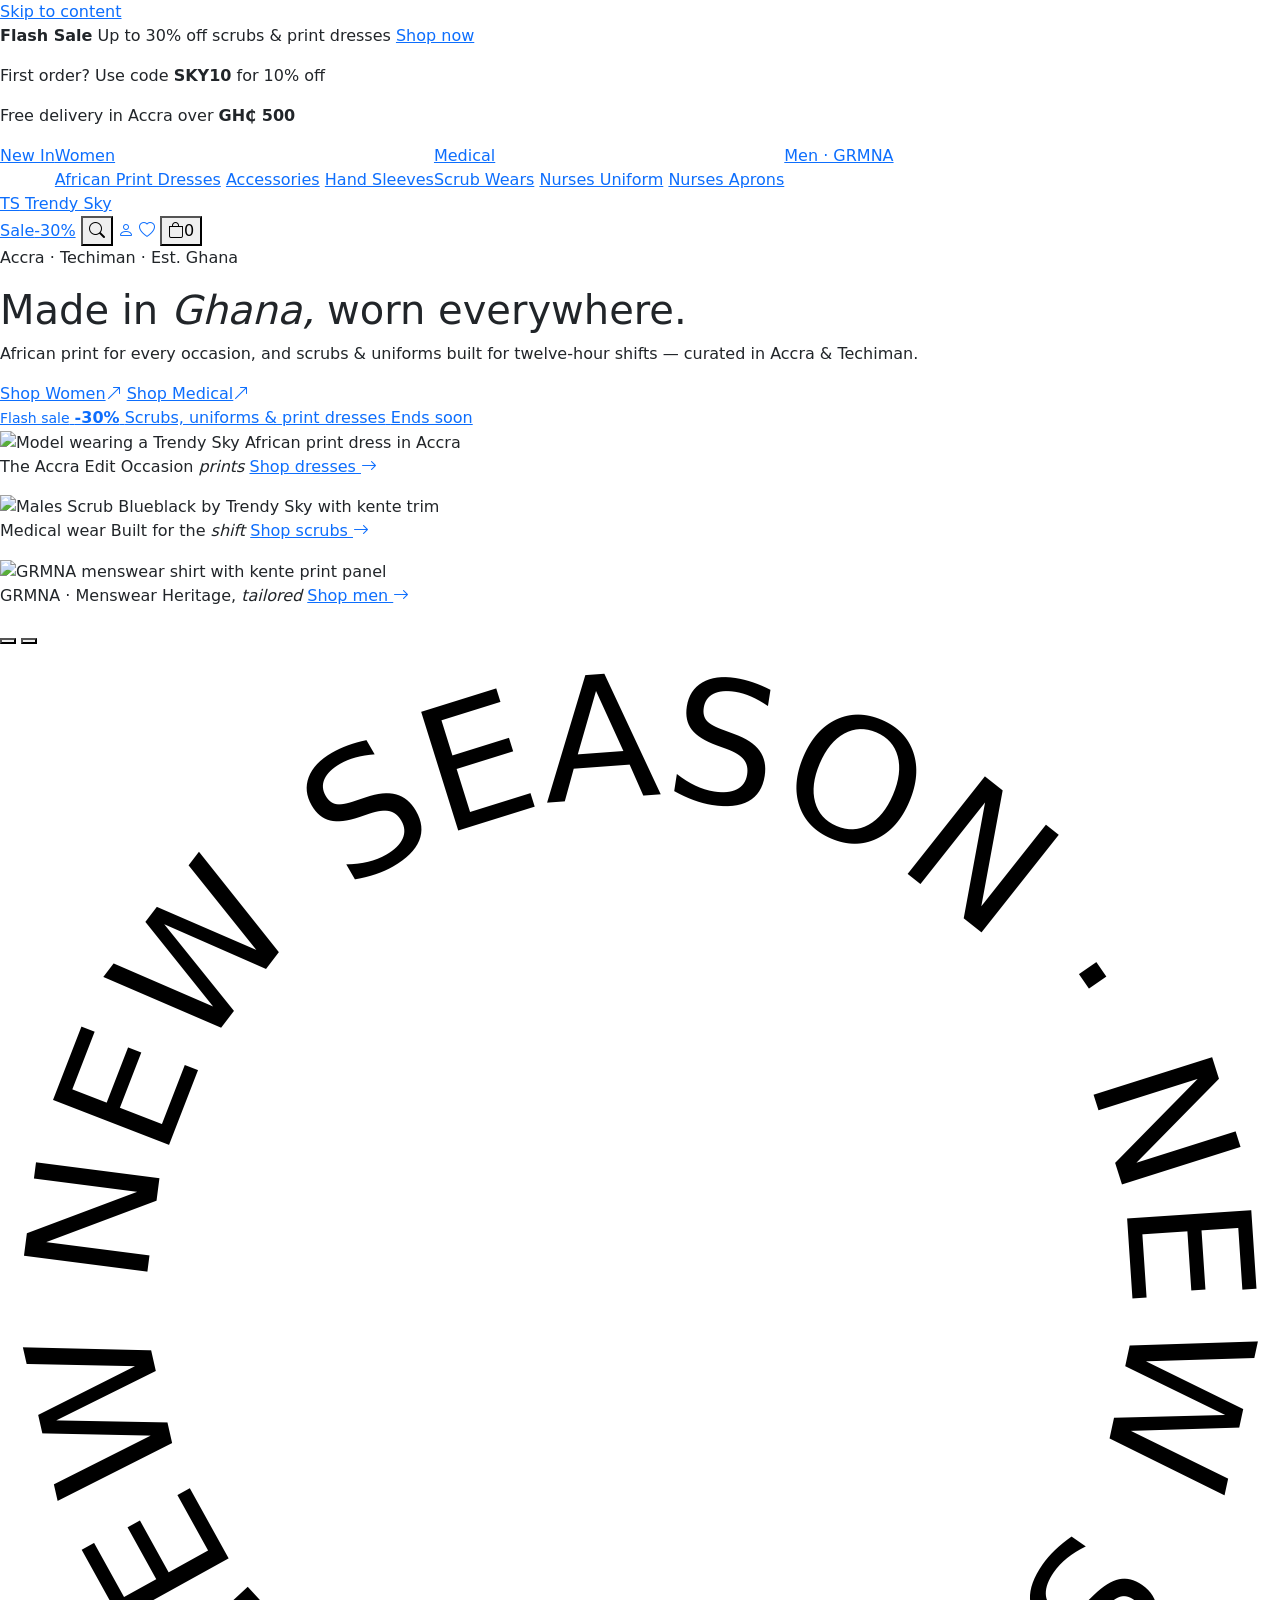
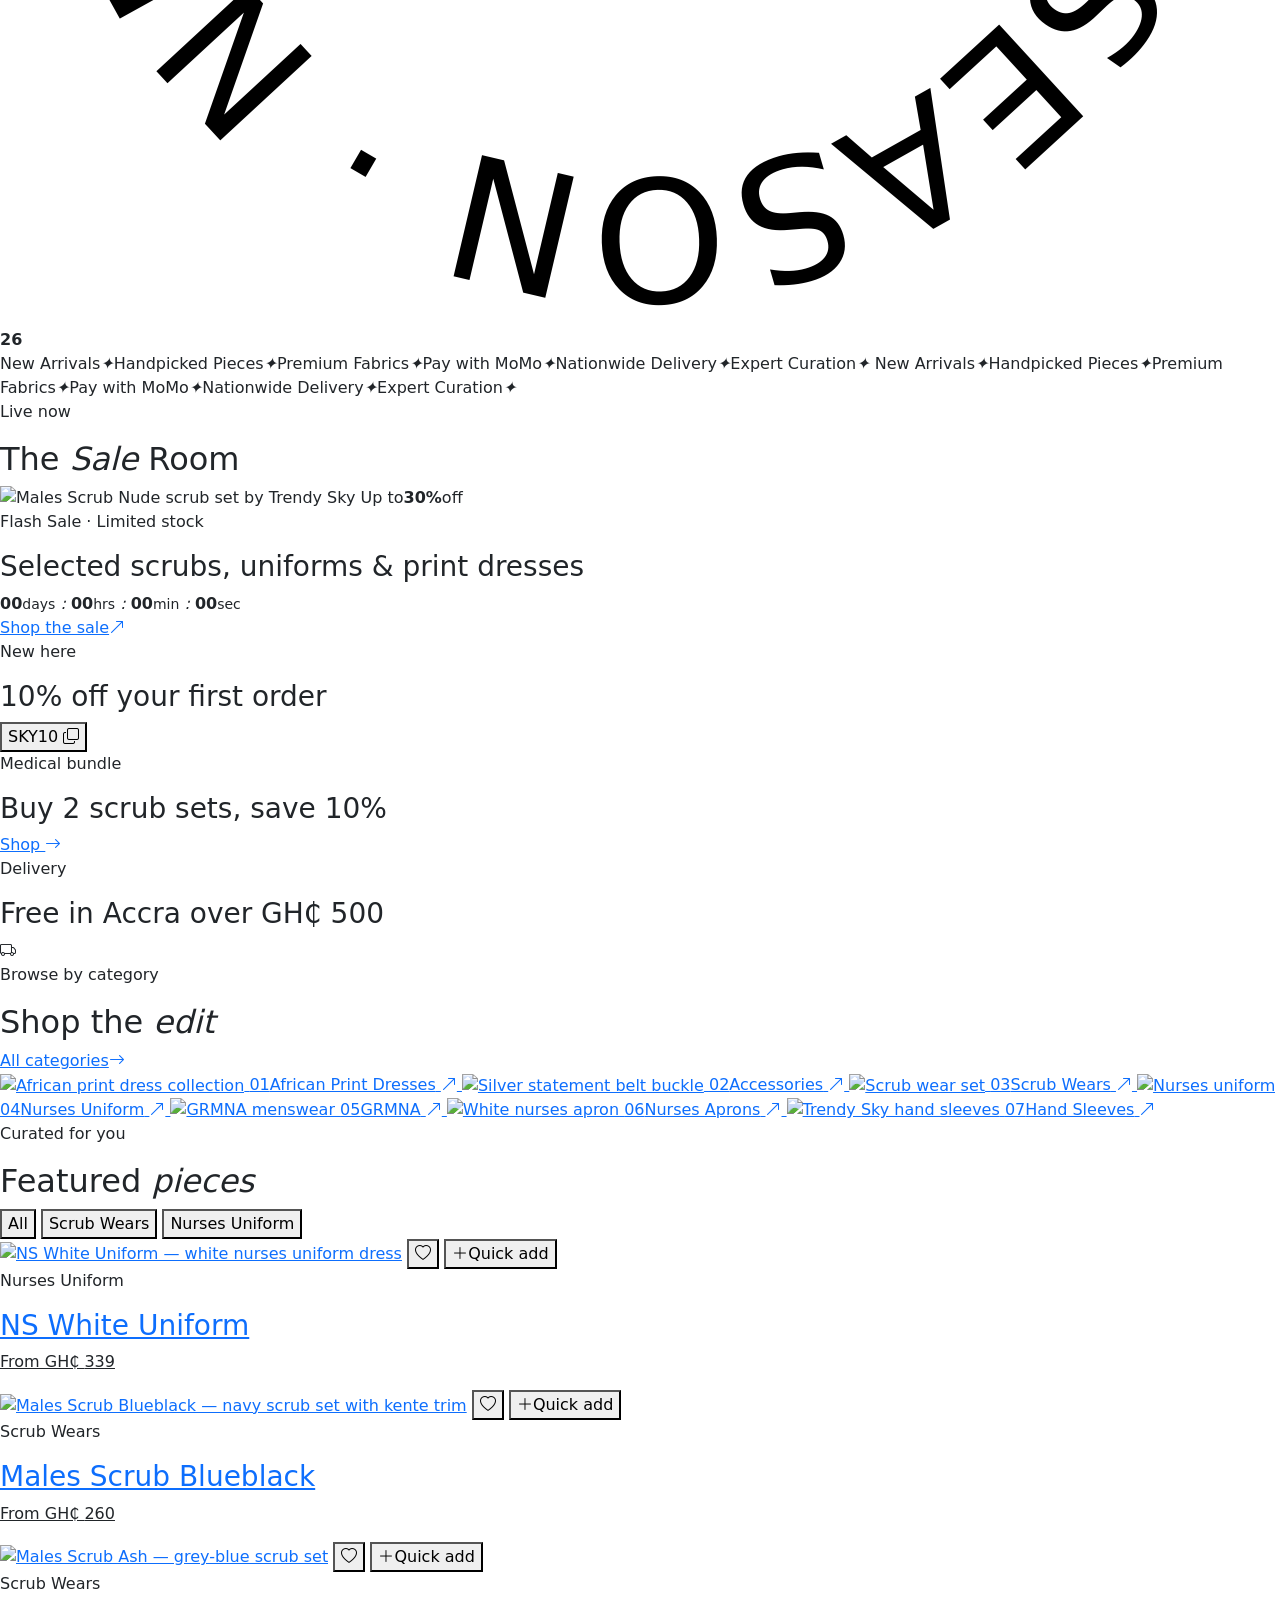
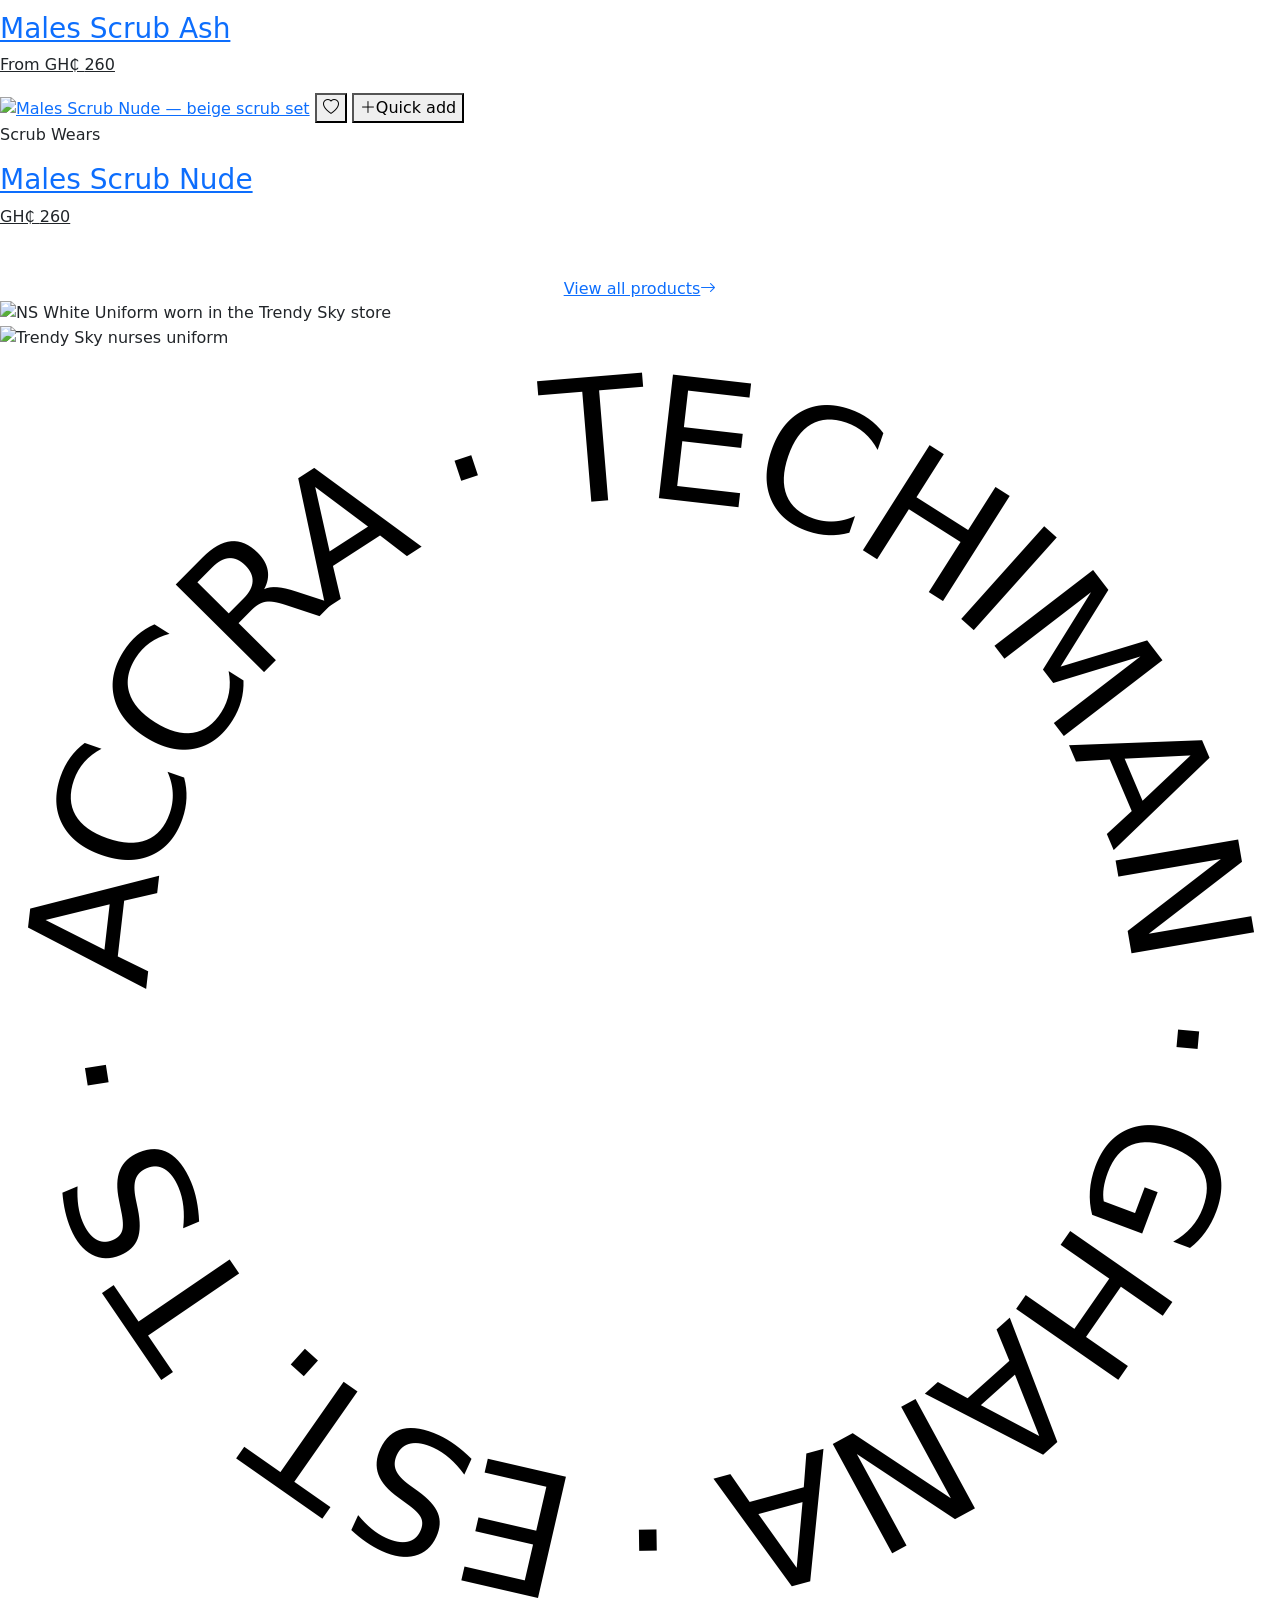
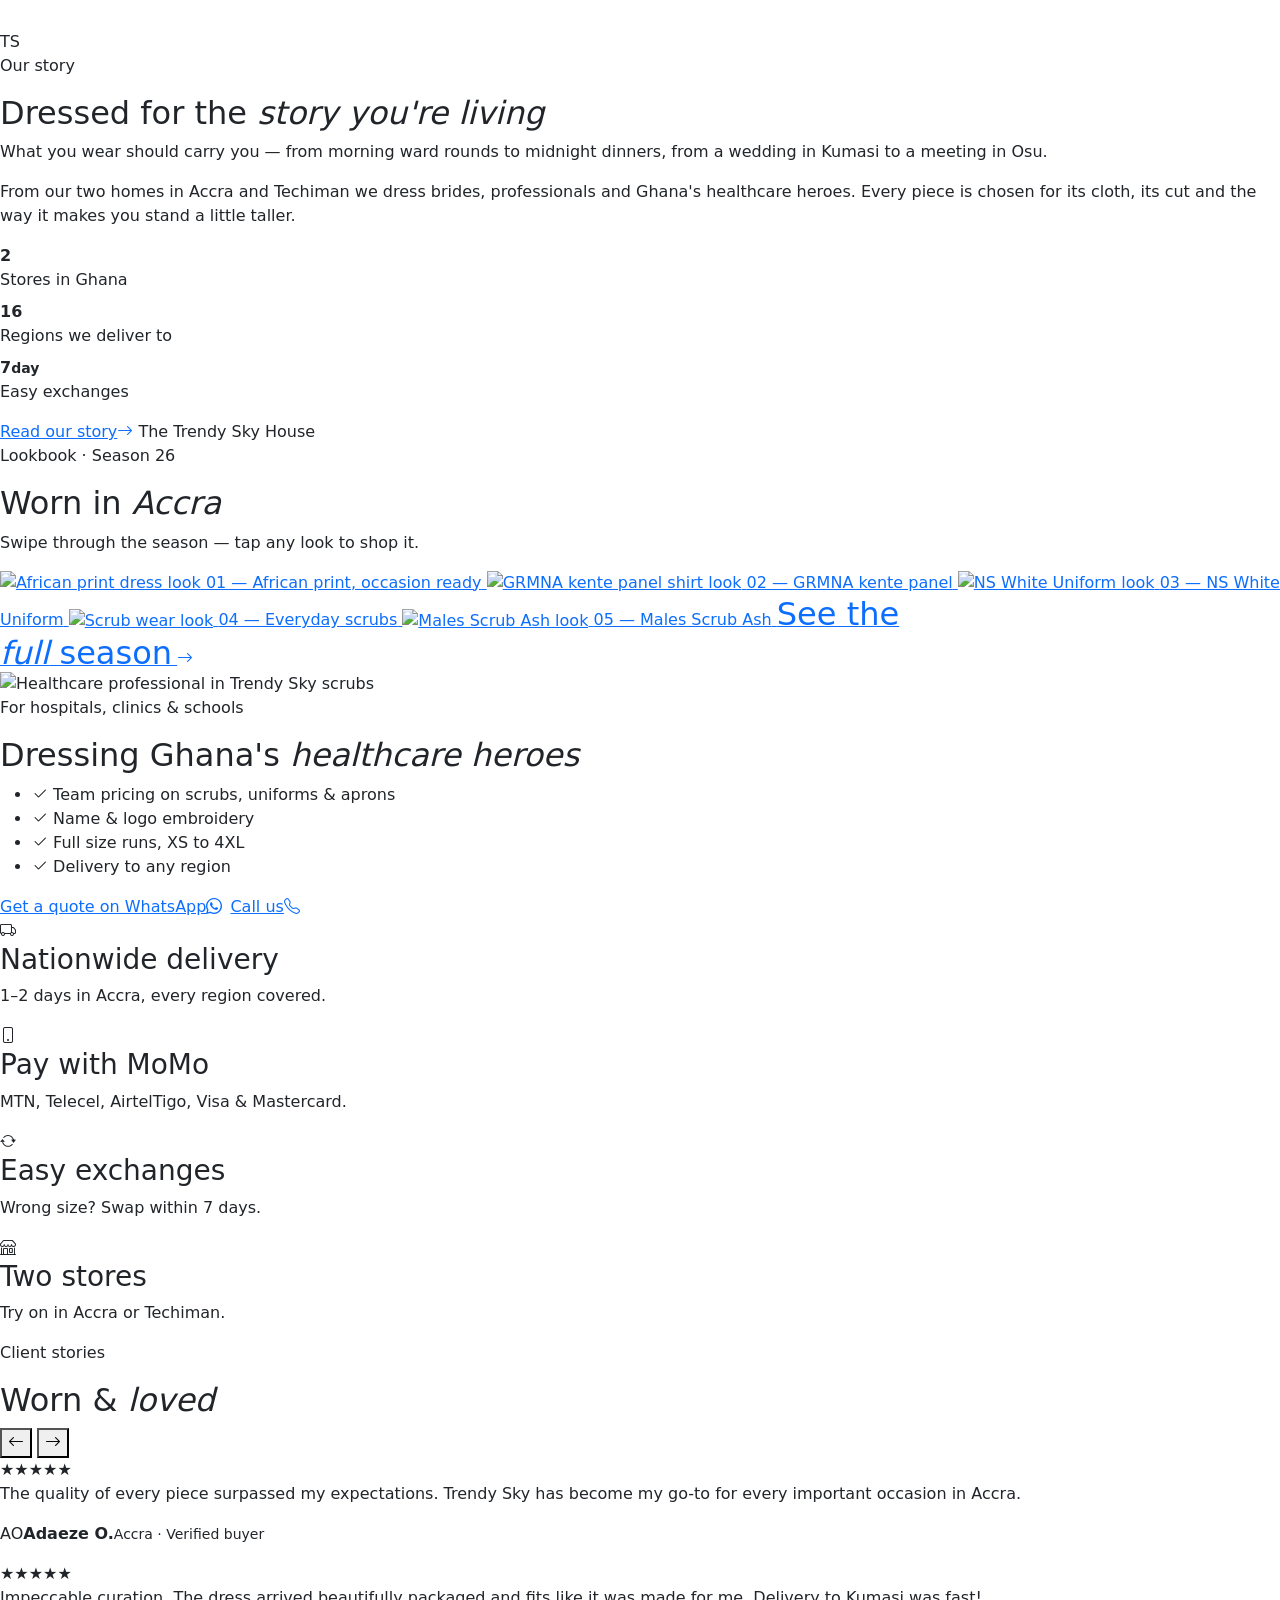
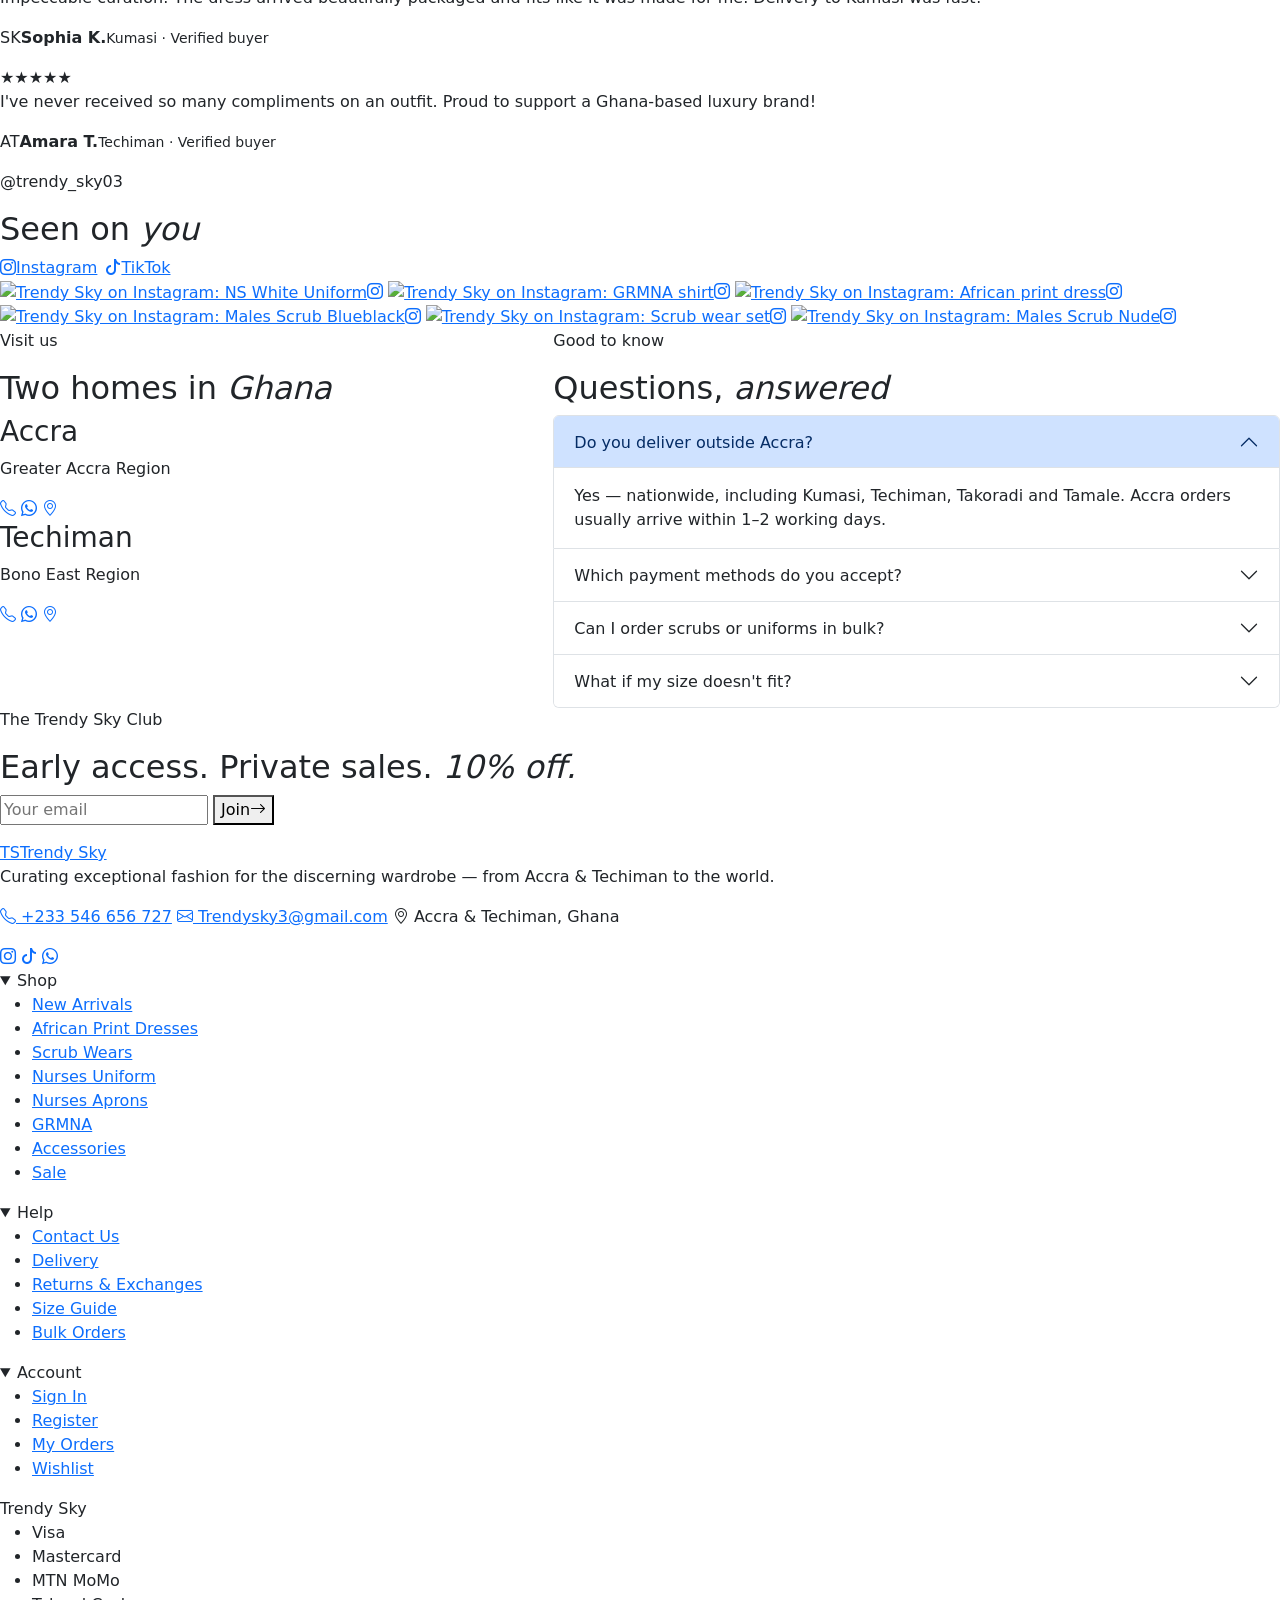
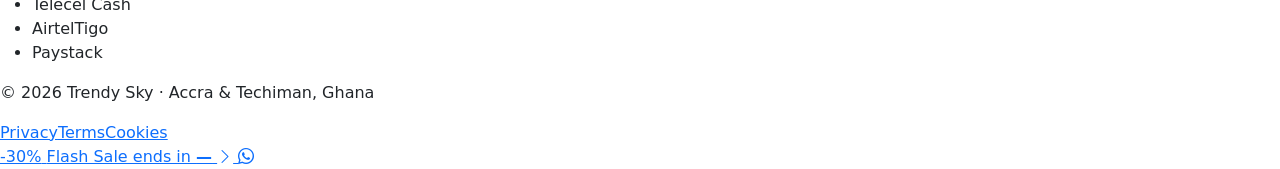
==== index.html @ 37ca0e2f "initial upload" ====
<!doctype html>
<html lang="en-GH" class="no-js">
<head>
  <meta charset="utf-8">
  <meta name="viewport" content="width=device-width, initial-scale=1, viewport-fit=cover">

  <!-- ===================== SEO ===================== -->
  <title>Trendy Sky | Luxury African Print Fashion, Scrubs &amp; Nurses Uniforms in Ghana</title>
  <meta name="description" content="Trendy Sky is Ghana's luxury clothing hub — African print dresses, premium scrubs, nurses uniforms, aprons and accessories. Stores in Accra &amp; Techiman. Pay with MoMo, Visa or Mastercard. Nationwide delivery.">
  <meta name="keywords" content="Trendy Sky, African print dresses Ghana, ankara dresses Accra, scrubs Ghana, nurses uniform Ghana, medical scrubs Accra, luxury fashion Ghana, clothing store Techiman">
  <meta name="author" content="Trendy Sky">
  <meta name="robots" content="index, follow, max-image-preview:large, max-snippet:-1, max-video-preview:-1">
  <meta name="theme-color" content="#FBF8F2">
  <meta name="format-detection" content="telephone=no">
  <link rel="canonical" href="https://www.trendy-sky.com/">
  <link rel="alternate" hreflang="en-GH" href="https://www.trendy-sky.com/">
  <link rel="alternate" hreflang="x-default" href="https://www.trendy-sky.com/">
  <meta name="geo.region" content="GH-AA">
  <meta name="geo.placename" content="Accra, Ghana">

  <meta property="og:type" content="website">
  <meta property="og:site_name" content="Trendy Sky">
  <meta property="og:locale" content="en_GH">
  <meta property="og:url" content="https://www.trendy-sky.com/">
  <meta property="og:title" content="Trendy Sky — Made in Ghana. Worn everywhere.">
  <meta property="og:description" content="African print fashion, premium scrubs and nurses uniforms from Accra &amp; Techiman. Shop this week's offers.">
  <meta property="og:image" content="https://www.trendy-sky.com/assets/images/collection-7.jpg">
  <meta property="og:image:alt" content="Trendy Sky African print dress, Accra">
  <meta name="twitter:card" content="summary_large_image">
  <meta name="twitter:title" content="Trendy Sky — Made in Ghana. Worn everywhere.">
  <meta name="twitter:description" content="African print fashion, premium scrubs and nurses uniforms from Accra &amp; Techiman.">
  <meta name="twitter:image" content="https://www.trendy-sky.com/assets/images/collection-7.jpg">

  <link rel="icon" href="assets/images/favicon.svg" type="image/svg+xml">

  <!-- performance -->
  <link rel="preconnect" href="https://fonts.googleapis.com">
  <link rel="preconnect" href="https://fonts.gstatic.com" crossorigin>
  <link rel="preconnect" href="https://cdn.jsdelivr.net" crossorigin>
  <link rel="preload" as="image" href="assets/images/collection-7.jpg" fetchpriority="high">

  <!-- Fonts: Raleway + Manrope -->
  <link href="https://fonts.googleapis.com/css2?family=Manrope:wght@200..800&family=Raleway:ital,wght@0,100..900;1,100..900&display=swap" rel="stylesheet">

  <link href="https://cdn.jsdelivr.net/npm/bootstrap@5.3.3/dist/css/bootstrap.min.css" rel="stylesheet" integrity="sha384-QWTKZyjpPEjISv5WaRU9OFeRpok6YctnYmDr5pNlyT2bRjXh0JMhjY6hW+ALEwIH" crossorigin="anonymous">
  <link href="https://cdn.jsdelivr.net/npm/bootstrap-icons@1.11.3/font/bootstrap-icons.min.css" rel="stylesheet">
  <link href="assets/css/style.css" rel="stylesheet">

  <script type="application/ld+json">
  {
    "@context": "https://schema.org",
    "@graph": [
      {
        "@type": "Organization",
        "@id": "https://www.trendy-sky.com/#org",
        "name": "Trendy Sky",
        "alternateName": "Trendy Sky Clothing Hub",
        "url": "https://www.trendy-sky.com/",
        "logo": "https://www.trendy-sky.com/assets/images/logo.png",
        "email": "Trendysky3@gmail.com",
        "telephone": "+233546656727",
        "sameAs": ["https://www.instagram.com/Trendy_sky03", "https://www.tiktok.com/@Trendysky3"]
      },
      {
        "@type": "WebSite",
        "@id": "https://www.trendy-sky.com/#website",
        "url": "https://www.trendy-sky.com/",
        "name": "Trendy Sky",
        "inLanguage": "en-GH",
        "publisher": {"@id": "https://www.trendy-sky.com/#org"},
        "potentialAction": {"@type": "SearchAction", "target": "https://www.trendy-sky.com/shop?q={search_term_string}", "query-input": "required name=search_term_string"}
      },
      {
        "@type": "ClothingStore", "name": "Trendy Sky — Accra",
        "parentOrganization": {"@id": "https://www.trendy-sky.com/#org"},
        "telephone": "+233546656727", "priceRange": "GH₵",
        "address": {"@type": "PostalAddress", "addressLocality": "Accra", "addressRegion": "Greater Accra", "addressCountry": "GH"},
        "paymentAccepted": "Cash, Visa, Mastercard, MTN MoMo, Telecel Cash, AirtelTigo Money", "currenciesAccepted": "GHS"
      },
      {
        "@type": "ClothingStore", "name": "Trendy Sky — Techiman",
        "parentOrganization": {"@id": "https://www.trendy-sky.com/#org"},
        "telephone": "+233546656727", "priceRange": "GH₵",
        "address": {"@type": "PostalAddress", "addressLocality": "Techiman", "addressRegion": "Bono East", "addressCountry": "GH"},
        "currenciesAccepted": "GHS"
      },
      {
        "@type": "FAQPage",
        "mainEntity": [
          {"@type": "Question", "name": "Do you deliver outside Accra?", "acceptedAnswer": {"@type": "Answer", "text": "Yes. We deliver nationwide across Ghana, including Kumasi, Techiman, Takoradi and Tamale. Accra orders usually arrive within 1–2 working days."}},
          {"@type": "Question", "name": "Which payment methods do you accept?", "acceptedAnswer": {"@type": "Answer", "text": "Visa, Mastercard, MTN MoMo, Telecel Cash and AirtelTigo Money, processed securely through Paystack."}},
          {"@type": "Question", "name": "Can I order scrubs or uniforms in bulk for my hospital or school?", "acceptedAnswer": {"@type": "Answer", "text": "Yes. We supply scrubs, nurses uniforms and aprons for teams and institutions, with optional embroidery. WhatsApp +233 546 656 727 for a quote."}},
          {"@type": "Question", "name": "What if my size doesn't fit?", "acceptedAnswer": {"@type": "Answer", "text": "Unworn items with tags can be exchanged for another size within 7 days of delivery."}}
        ]
      }
    ]
  }
  </script>
</head>

<body>
<a class="skip-link" href="#main">Skip to content</a>

<!-- ============ OFFER STRIP ============ -->
<div class="strip" role="region" aria-label="Current offers">
  <div class="strip__inner" data-rotator aria-live="polite">
    <p class="is-active"><b>Flash Sale</b> Up to 30% off scrubs &amp; print dresses <a href="#offers">Shop now</a></p>
    <p>First order? Use code <b>SKY10</b> for 10% off</p>
    <p>Free delivery in Accra over <b>GH₵ 500</b></p>
  </div>
</div>

<!-- ============ HEADER ============ -->
<header class="hdr" data-header>
  <div class="hdr__bar wrap">
    <button class="ibtn d-lg-none" type="button" data-bs-toggle="offcanvas" data-bs-target="#menu" aria-controls="menu" aria-label="Open menu">
      <svg width="22" height="14" viewBox="0 0 22 14" aria-hidden="true"><path d="M0 1h22M0 7h22M0 13h14" stroke="currentColor" stroke-width="1.5"/></svg>
    </button>

    <nav class="hdr__nav d-none d-lg-flex" aria-label="Main">
      <a href="#">New In</a>
      <div class="hdr__drop">
        <a href="#" aria-haspopup="true">Women</a>
        <div class="drop">
          <a href="#">African Print Dresses</a>
          <a href="#">Accessories</a>
          <a href="#">Hand Sleeves</a>
        </div>
      </div>
      <div class="hdr__drop">
        <a href="#" aria-haspopup="true">Medical</a>
        <div class="drop">
          <a href="#">Scrub Wears</a>
          <a href="#">Nurses Uniform</a>
          <a href="#">Nurses Aprons</a>
        </div>
      </div>
      <a href="#">Men · GRMNA</a>
    </nav>

    <a class="logo" href="#" aria-label="Trendy Sky home">
      <span class="logo__mark" aria-hidden="true">TS</span>
      <span class="logo__word">Trendy&nbsp;Sky</span>
    </a>

    <div class="hdr__tools">
      <a class="hdr__sale d-none d-lg-inline-flex" href="#offers">Sale <span>-30%</span></a>
      <button class="ibtn" type="button" data-search-open aria-label="Search"><i class="bi bi-search"></i></button>
      <a class="ibtn d-none d-md-inline-flex justify-content-center" href="#" aria-label="Account"><i class="bi bi-person"></i></a>
      <a class="ibtn d-none d-md-inline-flex justify-content-center" href="#" aria-label="Wishlist"><i class="bi bi-heart"></i><span class="count" data-wish-count hidden>0</span></a>
      <button class="ibtn" type="button" data-bs-toggle="offcanvas" data-bs-target="#cart" aria-controls="cart" aria-label="Shopping bag">
        <i class="bi bi-bag"></i><span class="count" data-cart-count>0</span>
      </button>
    </div>
  </div>
</header>

<main id="main">

  <!-- ============ HERO ============ -->
  <section class="hero" aria-labelledby="hero-h">
    <div class="wrap hero__grid">

      <div class="hero__copy">
        <p class="kicker rv"><span class="dot"></span> Accra · Techiman · Est. Ghana</p>
        <h1 id="hero-h" class="hero__title">
          <span class="visually-hidden">Trendy Sky — luxury African print fashion, scrubs and nurses uniforms in Ghana. </span>
          <span class="ln" aria-hidden="true"><span>Made in</span></span>
          <span class="ln" aria-hidden="true"><span><em>Ghana,</em></span></span>
          <span class="ln" aria-hidden="true"><span>worn everywhere.</span></span>
        </h1>
        <p class="hero__sub rv" style="--d:.55s">African print for every occasion, and scrubs &amp; uniforms built for twelve-hour shifts — curated in Accra &amp; Techiman.</p>

        <div class="hero__cta rv" style="--d:.7s">
          <a class="btn-x btn-x--ink" href="#"><span>Shop Women</span><i class="bi bi-arrow-up-right"></i></a>
          <a class="btn-x btn-x--line" href="#"><span>Shop Medical</span><i class="bi bi-arrow-up-right"></i></a>
        </div>

        <!-- offer ticket inside hero: promo always visible above the fold on desktop -->
        <a href="#offers" class="ticket rv" style="--d:.85s" aria-label="Flash sale: up to 30% off, see offers">
          <span class="ticket__l">
            <small>Flash sale</small>
            <strong>-30%</strong>
          </span>
          <span class="ticket__r">
            <span>Scrubs, uniforms &amp; print dresses</span>
            <span class="ticket__time" data-cd-inline>Ends soon</span>
          </span>
        </a>
      </div>

      <!-- Story-style slider: swipe on mobile, autoplay with progress bars -->
      <div class="stories" data-stories aria-roledescription="carousel" aria-label="Featured looks">
        <div class="stories__bars" aria-hidden="true"><span></span><span></span><span></span></div>

        <figure class="story is-active" aria-roledescription="slide" aria-label="1 of 3">
          <img src="assets/images/collection-7.jpg" alt="Model wearing a Trendy Sky African print dress in Accra" width="1200" height="1500" fetchpriority="high">
          <figcaption>
            <span class="story__tag">The Accra Edit</span>
            <span class="story__title">Occasion <em>prints</em></span>
            <a href="#" class="story__link">Shop dresses <i class="bi bi-arrow-right"></i></a>
          </figcaption>
        </figure>
        <figure class="story" aria-roledescription="slide" aria-label="2 of 3">
          <img src="assets/images/product-2.jpg" alt="Males Scrub Blueblack by Trendy Sky with kente trim" width="1200" height="1500" loading="lazy">
          <figcaption>
            <span class="story__tag">Medical wear</span>
            <span class="story__title">Built for the <em>shift</em></span>
            <a href="#" class="story__link">Shop scrubs <i class="bi bi-arrow-right"></i></a>
          </figcaption>
        </figure>
        <figure class="story" aria-roledescription="slide" aria-label="3 of 3">
          <img src="assets/images/collection-2.jpg" alt="GRMNA menswear shirt with kente print panel" width="1200" height="1500" loading="lazy">
          <figcaption>
            <span class="story__tag">GRMNA · Menswear</span>
            <span class="story__title">Heritage, <em>tailored</em></span>
            <a href="#" class="story__link">Shop men <i class="bi bi-arrow-right"></i></a>
          </figcaption>
        </figure>

        <button class="stories__tap stories__tap--prev" type="button" aria-label="Previous look"></button>
        <button class="stories__tap stories__tap--next" type="button" aria-label="Next look"></button>
        <span class="stories__seal" aria-hidden="true">
          <svg viewBox="0 0 120 120"><defs><path id="c" d="M60 60m-46 0a46 46 0 1 1 92 0a46 46 0 1 1-92 0"/></defs><text><textPath href="#c">NEW SEASON · NEW SEASON · NEW SEASON ·</textPath></text></svg>
          <b>26</b>
        </span>
      </div>
    </div>
  </section>

  <!-- ============ MARQUEE ============ -->
  <div class="marquee" aria-hidden="true">
    <div class="marquee__track">
      <span>New Arrivals</span><i>✦</i><span>Handpicked Pieces</span><i>✦</i><span>Premium Fabrics</span><i>✦</i><span>Pay with MoMo</span><i>✦</i><span>Nationwide Delivery</span><i>✦</i><span>Expert Curation</span><i>✦</i>
      <span>New Arrivals</span><i>✦</i><span>Handpicked Pieces</span><i>✦</i><span>Premium Fabrics</span><i>✦</i><span>Pay with MoMo</span><i>✦</i><span>Nationwide Delivery</span><i>✦</i><span>Expert Curation</span><i>✦</i>
    </div>
  </div>

  <!-- ============ OFFERS ============ -->
  <section id="offers" class="sec offers" aria-labelledby="offers-h">
    <div class="wrap">
      <header class="sec__head">
        <p class="kicker rv"><span class="dot dot--live"></span> Live now</p>
        <h2 id="offers-h" class="h2 split">The <em>Sale</em> Room</h2>
      </header>

      <div class="offer-grid">
        <!-- Main coupon. Edit data-end (ISO date) to change the countdown. -->
        <article class="coupon rv" data-countdown data-end="2026-10-31T23:59:00+00:00">
          <div class="coupon__media">
            <img src="assets/images/product-4.jpg" alt="Males Scrub Nude scrub set by Trendy Sky" width="900" height="1100" loading="lazy">
            <span class="coupon__badge">Up to<b>30%</b>off</span>
          </div>
          <div class="coupon__body">
            <p class="coupon__eyebrow">Flash Sale · Limited stock</p>
            <h3 class="coupon__title">Selected scrubs, uniforms &amp; print dresses</h3>
            <div class="cd" role="timer" aria-label="Time left in the flash sale">
              <span><b data-d>00</b><small>days</small></span>
              <i>:</i>
              <span><b data-h>00</b><small>hrs</small></span>
              <i>:</i>
              <span><b data-m>00</b><small>min</small></span>
              <i>:</i>
              <span><b data-s>00</b><small>sec</small></span>
            </div>
            <a class="btn-x btn-x--gold w-100" href="#"><span>Shop the sale</span><i class="bi bi-arrow-up-right"></i></a>
          </div>
        </article>

        <div class="offer-stack">
          <article class="mini-coupon rv" style="--d:.1s">
            <div>
              <p class="coupon__eyebrow">New here</p>
              <h3>10% off your first order</h3>
            </div>
            <button class="code" type="button" data-copy="SKY10" aria-label="Copy code SKY10">SKY10 <i class="bi bi-copy"></i></button>
          </article>
          <article class="mini-coupon mini-coupon--ink rv" style="--d:.18s">
            <div>
              <p class="coupon__eyebrow">Medical bundle</p>
              <h3>Buy 2 scrub sets, save 10%</h3>
            </div>
            <a class="code" href="#">Shop <i class="bi bi-arrow-right"></i></a>
          </article>
          <article class="mini-coupon mini-coupon--gold rv" style="--d:.26s">
            <div>
              <p class="coupon__eyebrow">Delivery</p>
              <h3>Free in Accra over GH₵ 500</h3>
            </div>
            <span class="code code--static"><i class="bi bi-truck"></i></span>
          </article>
        </div>
      </div>
    </div>
  </section>

  <!-- ============ COLLECTIONS ============ -->
  <section class="sec cols" aria-labelledby="cols-h">
    <div class="wrap">
      <header class="sec__head sec__head--row">
        <div>
          <p class="kicker rv">Browse by category</p>
          <h2 id="cols-h" class="h2 split">Shop the <em>edit</em></h2>
        </div>
        <a class="btn-x btn-x--line btn-x--sm rv" href="#"><span>All categories</span><i class="bi bi-arrow-right"></i></a>
      </header>
      <div class="cgrid">
        <a href="#" class="ctile ctile--hero rv-img">
          <img src="assets/images/collection-7.jpg" alt="African print dress collection" width="800" height="800" loading="lazy">
          <span class="ctile__body"><span class="ctile__n">01</span><span class="ctile__t">African Print Dresses</span></span>
          <span class="ctile__go" aria-hidden="true"><i class="bi bi-arrow-up-right"></i></span>
        </a>
        <a href="#" class="ctile ctile--wide ctile--light rv-img" style="--d:0.06s">
          <img src="assets/images/collection-5.jpg" alt="Silver statement belt buckle" width="800" height="800" loading="lazy">
          <span class="ctile__body"><span class="ctile__n">02</span><span class="ctile__t">Accessories</span></span>
          <span class="ctile__go" aria-hidden="true"><i class="bi bi-arrow-up-right"></i></span>
        </a>
        <a href="#" class="ctile  rv-img" style="--d:0.1s">
          <img src="assets/images/collection-1.jpg" alt="Scrub wear set" width="800" height="800" loading="lazy">
          <span class="ctile__body"><span class="ctile__n">03</span><span class="ctile__t">Scrub Wears</span></span>
          <span class="ctile__go" aria-hidden="true"><i class="bi bi-arrow-up-right"></i></span>
        </a>
        <a href="#" class="ctile  rv-img" style="--d:0.14s">
          <img src="assets/images/collection-6.jpg" alt="Nurses uniform" width="800" height="800" loading="lazy">
          <span class="ctile__body"><span class="ctile__n">04</span><span class="ctile__t">Nurses Uniform</span></span>
          <span class="ctile__go" aria-hidden="true"><i class="bi bi-arrow-up-right"></i></span>
        </a>
        <a href="#" class="ctile  rv-img" style="--d:0.06s">
          <img src="assets/images/collection-2.jpg" alt="GRMNA menswear" width="800" height="800" loading="lazy">
          <span class="ctile__body"><span class="ctile__n">05</span><span class="ctile__t">GRMNA</span></span>
          <span class="ctile__go" aria-hidden="true"><i class="bi bi-arrow-up-right"></i></span>
        </a>
        <a href="#" class="ctile ctile--light rv-img" style="--d:0.1s">
          <img src="assets/images/collection-4.jpg" alt="White nurses apron" width="800" height="800" loading="lazy">
          <span class="ctile__body"><span class="ctile__n">06</span><span class="ctile__t">Nurses Aprons</span></span>
          <span class="ctile__go" aria-hidden="true"><i class="bi bi-arrow-up-right"></i></span>
        </a>
        <a href="#" class="ctile ctile--wide rv-img" style="--d:0.14s">
          <img src="assets/images/collection-3.jpeg" alt="Trendy Sky hand sleeves" width="800" height="800" loading="lazy">
          <span class="ctile__body"><span class="ctile__n">07</span><span class="ctile__t">Hand Sleeves</span></span>
          <span class="ctile__go" aria-hidden="true"><i class="bi bi-arrow-up-right"></i></span>
        </a>
      </div>
    </div>
  </section>

  <!-- ============ NEW ARRIVALS ============ -->
  <section class="sec shop" aria-labelledby="new-h">
    <div class="wrap">
      <header class="sec__head sec__head--row">
        <div>
          <p class="kicker rv">Curated for you</p>
          <h2 id="new-h" class="h2 split">Featured <em>pieces</em></h2>
        </div>
        <div class="seg rv" role="tablist" aria-label="Filter featured pieces">
          <button role="tab" aria-selected="true" class="is-on" data-filter="all">All</button>
          <button role="tab" aria-selected="false" data-filter="scrubs">Scrub Wears</button>
          <button role="tab" aria-selected="false" data-filter="uniform">Nurses Uniform</button>
        </div>
      </header>

      <div class="pgrid" data-grid>
        <article class="pc rv" data-cat="uniform" itemscope itemtype="https://schema.org/Product">
          <div class="pc__media">
            <a href="#" aria-label="NS White Uniform"><img itemprop="image" src="assets/images/product-1.jpg" alt="NS White Uniform — white nurses uniform dress" width="800" height="1000" loading="lazy"></a>
            <button class="pc__wish" type="button" data-wish aria-label="Save NS White Uniform"><i class="bi bi-heart"></i></button>
            <button class="pc__add" type="button" data-quick='{"name":"NS White Uniform","price":339,"img":"assets/images/product-1.jpg","sizes":["S","M","L","XL","XXL"]}'><i class="bi bi-plus-lg"></i><span>Quick add</span></button>
          </div>
          <div class="pc__info">
            <p class="pc__cat">Nurses Uniform</p>
            <h3 itemprop="name"><a href="#">NS White Uniform</a></h3>
            <p class="pc__price" itemprop="offers" itemscope itemtype="https://schema.org/Offer"><meta itemprop="priceCurrency" content="GHS"><meta itemprop="availability" content="https://schema.org/InStock"><ins>From GH₵ <span itemprop="price" content="339">339</span></ins></p>
          </div>
        </article>
        <article class="pc rv" style="--d:0.06s" data-cat="scrubs" itemscope itemtype="https://schema.org/Product">
          <div class="pc__media">
            <a href="#" aria-label="Males Scrub Blueblack"><img itemprop="image" src="assets/images/product-2.jpg" alt="Males Scrub Blueblack — navy scrub set with kente trim" width="800" height="1000" loading="lazy"></a>
            <button class="pc__wish" type="button" data-wish aria-label="Save Males Scrub Blueblack"><i class="bi bi-heart"></i></button>
            <button class="pc__add" type="button" data-quick='{"name":"Males Scrub Blueblack","price":260,"img":"assets/images/product-2.jpg","sizes":["S","M","L","XL","XXL"]}'><i class="bi bi-plus-lg"></i><span>Quick add</span></button>
          </div>
          <div class="pc__info">
            <p class="pc__cat">Scrub Wears</p>
            <h3 itemprop="name"><a href="#">Males Scrub Blueblack</a></h3>
            <p class="pc__price" itemprop="offers" itemscope itemtype="https://schema.org/Offer"><meta itemprop="priceCurrency" content="GHS"><meta itemprop="availability" content="https://schema.org/InStock"><ins>From GH₵ <span itemprop="price" content="260">260</span></ins></p>
          </div>
        </article>
        <article class="pc rv" style="--d:0.12s" data-cat="scrubs" itemscope itemtype="https://schema.org/Product">
          <div class="pc__media">
            <a href="#" aria-label="Males Scrub Ash"><img itemprop="image" src="assets/images/product-3.jpg" alt="Males Scrub Ash — grey-blue scrub set" width="800" height="1000" loading="lazy"></a>
            <button class="pc__wish" type="button" data-wish aria-label="Save Males Scrub Ash"><i class="bi bi-heart"></i></button>
            <button class="pc__add" type="button" data-quick='{"name":"Males Scrub Ash","price":260,"img":"assets/images/product-3.jpg","sizes":["S","M","L","XL","XXL"]}'><i class="bi bi-plus-lg"></i><span>Quick add</span></button>
          </div>
          <div class="pc__info">
            <p class="pc__cat">Scrub Wears</p>
            <h3 itemprop="name"><a href="#">Males Scrub Ash</a></h3>
            <p class="pc__price" itemprop="offers" itemscope itemtype="https://schema.org/Offer"><meta itemprop="priceCurrency" content="GHS"><meta itemprop="availability" content="https://schema.org/InStock"><ins>From GH₵ <span itemprop="price" content="260">260</span></ins></p>
          </div>
        </article>
        <article class="pc rv" style="--d:0.18s" data-cat="scrubs" itemscope itemtype="https://schema.org/Product">
          <div class="pc__media">
            <a href="#" aria-label="Males Scrub Nude"><img itemprop="image" src="assets/images/product-4.jpg" alt="Males Scrub Nude — beige scrub set" width="800" height="1000" loading="lazy"></a>
            <button class="pc__wish" type="button" data-wish aria-label="Save Males Scrub Nude"><i class="bi bi-heart"></i></button>
            <button class="pc__add" type="button" data-quick='{"name":"Males Scrub Nude","price":260,"img":"assets/images/product-4.jpg","sizes":["S","M","L","XL","XXL"]}'><i class="bi bi-plus-lg"></i><span>Quick add</span></button>
          </div>
          <div class="pc__info">
            <p class="pc__cat">Scrub Wears</p>
            <h3 itemprop="name"><a href="#">Males Scrub Nude</a></h3>
            <p class="pc__price" itemprop="offers" itemscope itemtype="https://schema.org/Offer"><meta itemprop="priceCurrency" content="GHS"><meta itemprop="availability" content="https://schema.org/InStock"><ins>GH₵ <span itemprop="price" content="260">260</span></ins></p>
          </div>
        </article>
      </div>

      <div class="text-center mt-5 rv">
        <a class="btn-x btn-x--line" href="#"><span>View all products</span><i class="bi bi-arrow-right"></i></a>
      </div>
    </div>
  </section>

  <!-- ============ OUR STORY ============ -->
  <section class="ourstory" aria-labelledby="story-h">
    <div class="wrap ourstory__grid">
      <div class="ourstory__media">
        <div class="ourstory__main rv-img"><img src="assets/images/product-1.jpg" alt="NS White Uniform worn in the Trendy Sky store" width="900" height="1125" loading="lazy"></div>
        <div class="ourstory__small rv-img" style="--d:.2s"><img src="assets/images/collection-6.jpg" alt="Trendy Sky nurses uniform" width="600" height="800" loading="lazy"></div>
        <div class="ourstory__badge" aria-hidden="true">
          <svg viewBox="0 0 120 120"><defs><path id="c2" d="M60 60m-46 0a46 46 0 1 1 92 0a46 46 0 1 1-92 0"/></defs><text><textPath href="#c2" textLength="284" lengthAdjust="spacing">ACCRA · TECHIMAN · GHANA · EST. TS · </textPath></text></svg>
          <span class="logo__mark">TS</span>
        </div>
      </div>
      <div class="ourstory__copy">
        <p class="kicker rv">Our story</p>
        <h2 id="story-h" class="h2 split">Dressed for the <em>story you're living</em></h2>
        <p class="ourstory__lead rv">What you wear should carry you — from morning ward rounds to midnight dinners, from a wedding in Kumasi to a meeting in Osu.</p>
        <p class="ourstory__text rv">From our two homes in Accra and Techiman we dress brides, professionals and Ghana's healthcare heroes. Every piece is chosen for its cloth, its cut and the way it makes you stand a little taller.</p>
        <dl class="ourstory__stats rv">
          <div><dt>2</dt><dd>Stores in Ghana</dd></div>
          <div><dt>16</dt><dd>Regions we deliver to</dd></div>
          <div><dt>7<small>day</small></dt><dd>Easy exchanges</dd></div>
        </dl>
        <div class="ourstory__foot rv">
          <a class="btn-x btn-x--ink" href="#"><span>Read our story</span><i class="bi bi-arrow-right"></i></a>
          <span class="ourstory__sign">The Trendy Sky House</span>
        </div>
      </div>
    </div>
  </section>

  <!-- ============ LOOKBOOK (horizontal scroll on desktop, swipe on mobile) ============ -->
  <section class="look" aria-labelledby="look-h" data-hscroll>
    <div class="look__sticky">
      <div class="look__intro wrap">
        <p class="kicker">Lookbook · Season 26</p>
        <h2 id="look-h" class="h2">Worn in <em>Accra</em></h2>
        <p class="sec__note">Swipe through the season — tap any look to shop it.</p>
      </div>
      <div class="look__track" data-htrack>
        <a class="look__card look__card--tall" href="#">
          <img src="assets/images/collection-7.jpg" alt="African print dress look" width="900" height="1200" loading="lazy">
          <span>01 — African print, occasion ready</span>
        </a>
        <a class="look__card" href="#">
          <img src="assets/images/collection-2.jpg" alt="GRMNA kente panel shirt look" width="900" height="1200" loading="lazy">
          <span>02 — GRMNA kente panel</span>
        </a>
        <a class="look__card look__card--tall" href="#">
          <img src="assets/images/product-1.jpg" alt="NS White Uniform look" width="900" height="1200" loading="lazy">
          <span>03 — NS White Uniform</span>
        </a>
        <a class="look__card" href="#">
          <img src="assets/images/collection-1.jpg" alt="Scrub wear look" width="900" height="1200" loading="lazy">
          <span>04 — Everyday scrubs</span>
        </a>
        <a class="look__card look__card--tall" href="#">
          <img src="assets/images/product-3.jpg" alt="Males Scrub Ash look" width="900" height="1200" loading="lazy">
          <span>05 — Males Scrub Ash</span>
        </a>
        <a class="look__end" href="#">
          <span class="h2">See the<br><em>full</em> season</span>
          <i class="bi bi-arrow-right"></i>
        </a>
      </div>
    </div>
  </section>

  <!-- ============ INSTITUTIONS (bulk orders) ============ -->
  <section class="sec bulk" aria-labelledby="bulk-h">
    <div class="wrap">
      <div class="bulk__card rv">
        <div class="bulk__media">
          <img src="assets/images/product-2.jpg" alt="Healthcare professional in Trendy Sky scrubs" width="900" height="1000" loading="lazy">
        </div>
        <div class="bulk__body">
          <p class="kicker kicker--light">For hospitals, clinics &amp; schools</p>
          <h2 id="bulk-h" class="h2">Dressing Ghana's <em>healthcare heroes</em></h2>
          <ul class="bulk__list">
            <li><i class="bi bi-check2"></i> Team pricing on scrubs, uniforms &amp; aprons</li>
            <li><i class="bi bi-check2"></i> Name &amp; logo embroidery</li>
            <li><i class="bi bi-check2"></i> Full size runs, XS to 4XL</li>
            <li><i class="bi bi-check2"></i> Delivery to any region</li>
          </ul>
          <div class="d-flex flex-wrap gap-2">
            <a class="btn-x btn-x--gold" href="https://wa.me/233546656727?text=Hello%20Trendy%20Sky%2C%20I%27d%20like%20a%20bulk%20quote" target="_blank" rel="noopener"><span>Get a quote on WhatsApp</span><i class="bi bi-whatsapp"></i></a>
            <a class="btn-x btn-x--ghost" href="tel:+233546656727"><span>Call us</span><i class="bi bi-telephone"></i></a>
          </div>
        </div>
      </div>
    </div>
  </section>

  <!-- ============ PROMISE ============ -->
  <section class="promise" aria-label="Why shop with Trendy Sky">
    <div class="wrap promise__grid">
      <div class="rv"><i class="bi bi-truck"></i><h3>Nationwide delivery</h3><p>1–2 days in Accra, every region covered.</p></div>
      <div class="rv" style="--d:.08s"><i class="bi bi-phone"></i><h3>Pay with MoMo</h3><p>MTN, Telecel, AirtelTigo, Visa &amp; Mastercard.</p></div>
      <div class="rv" style="--d:.16s"><i class="bi bi-arrow-repeat"></i><h3>Easy exchanges</h3><p>Wrong size? Swap within 7 days.</p></div>
      <div class="rv" style="--d:.24s"><i class="bi bi-shop"></i><h3>Two stores</h3><p>Try on in Accra or Techiman.</p></div>
    </div>
  </section>

  <!-- ============ REVIEWS ============ -->
  <section class="sec reviews" aria-labelledby="rev-h">
    <div class="wrap">
      <header class="sec__head sec__head--row">
        <div>
          <p class="kicker rv">Client stories</p>
          <h2 id="rev-h" class="h2 split">Worn &amp; <em>loved</em></h2>
        </div>
        <div class="arrows rv">
          <button type="button" data-rev="-1" aria-label="Previous review"><i class="bi bi-arrow-left"></i></button>
          <button type="button" data-rev="1" aria-label="Next review"><i class="bi bi-arrow-right"></i></button>
        </div>
      </header>

      <div class="rev" data-revtrack>
        <figure class="rev__card">
          <div class="stars" aria-label="Rated 5 out of 5">★★★★★</div>
          <blockquote>The quality of every piece surpassed my expectations. Trendy Sky has become my go-to for every important occasion in Accra.</blockquote>
          <figcaption><span class="av">AO</span><span><b>Adaeze O.</b><small>Accra · Verified buyer</small></span></figcaption>
        </figure>
        <figure class="rev__card rev__card--gold">
          <div class="stars" aria-label="Rated 5 out of 5">★★★★★</div>
          <blockquote>Impeccable curation. The dress arrived beautifully packaged and fits like it was made for me. Delivery to Kumasi was fast!</blockquote>
          <figcaption><span class="av">SK</span><span><b>Sophia K.</b><small>Kumasi · Verified buyer</small></span></figcaption>
        </figure>
        <figure class="rev__card">
          <div class="stars" aria-label="Rated 5 out of 5">★★★★★</div>
          <blockquote>I've never received so many compliments on an outfit. Proud to support a Ghana-based luxury brand!</blockquote>
          <figcaption><span class="av">AT</span><span><b>Amara T.</b><small>Techiman · Verified buyer</small></span></figcaption>
        </figure>
      </div>
    </div>
  </section>

  <!-- ============ SOCIAL ============ -->
  <section class="social" aria-labelledby="soc-h">
    <div class="wrap">
      <header class="sec__head sec__head--row">
        <div>
          <p class="kicker rv">@trendy_sky03</p>
          <h2 id="soc-h" class="h2 split">Seen on <em>you</em></h2>
        </div>
        <div class="d-flex gap-2 rv">
          <a class="btn-x btn-x--line btn-x--sm" href="https://www.instagram.com/Trendy_sky03" target="_blank" rel="noopener"><i class="bi bi-instagram"></i><span>Instagram</span></a>
          <a class="btn-x btn-x--line btn-x--sm" href="https://www.tiktok.com/@Trendysky3" target="_blank" rel="noopener"><i class="bi bi-tiktok"></i><span>TikTok</span></a>
        </div>
      </header>
      <div class="social__grid">
        <a href="https://www.instagram.com/Trendy_sky03" target="_blank" rel="noopener" class="rv-img"><img src="assets/images/product-1.jpg" alt="Trendy Sky on Instagram: NS White Uniform" width="400" height="400" loading="lazy"><i class="bi bi-instagram"></i></a>
        <a href="https://www.instagram.com/Trendy_sky03" target="_blank" rel="noopener" class="rv-img" style="--d:.05s"><img src="assets/images/collection-2.jpg" alt="Trendy Sky on Instagram: GRMNA shirt" width="400" height="400" loading="lazy"><i class="bi bi-instagram"></i></a>
        <a href="https://www.instagram.com/Trendy_sky03" target="_blank" rel="noopener" class="rv-img" style="--d:.1s"><img src="assets/images/collection-7.jpg" alt="Trendy Sky on Instagram: African print dress" width="400" height="400" loading="lazy"><i class="bi bi-instagram"></i></a>
        <a href="https://www.instagram.com/Trendy_sky03" target="_blank" rel="noopener" class="rv-img" style="--d:.15s"><img src="assets/images/product-2.jpg" alt="Trendy Sky on Instagram: Males Scrub Blueblack" width="400" height="400" loading="lazy"><i class="bi bi-instagram"></i></a>
        <a href="https://www.instagram.com/Trendy_sky03" target="_blank" rel="noopener" class="rv-img" style="--d:.2s"><img src="assets/images/collection-1.jpg" alt="Trendy Sky on Instagram: Scrub wear set" width="400" height="400" loading="lazy"><i class="bi bi-instagram"></i></a>
        <a href="https://www.instagram.com/Trendy_sky03" target="_blank" rel="noopener" class="rv-img" style="--d:.25s"><img src="assets/images/product-4.jpg" alt="Trendy Sky on Instagram: Males Scrub Nude" width="400" height="400" loading="lazy"><i class="bi bi-instagram"></i></a>
      </div>
    </div>
  </section>

  <!-- ============ STORES + FAQ ============ -->
  <section class="sec info" aria-labelledby="faq-h">
    <div class="wrap">
      <div class="row g-4 g-lg-5">
        <div class="col-lg-5">
          <p class="kicker rv">Visit us</p>
          <h2 class="h2 split">Two homes in <em>Ghana</em></h2>
          <div class="stores">
            <div class="store rv">
              <div><h3>Accra</h3><p>Greater Accra Region</p></div>
              <div class="store__btns">
                <a href="tel:+233546656727" aria-label="Call Accra store"><i class="bi bi-telephone"></i></a>
                <a href="https://wa.me/233546656727" target="_blank" rel="noopener" aria-label="WhatsApp Accra store"><i class="bi bi-whatsapp"></i></a>
                <a href="https://www.google.com/maps/search/?api=1&amp;query=Trendy+Sky+Accra" target="_blank" rel="noopener" aria-label="Directions to Accra store"><i class="bi bi-geo-alt"></i></a>
              </div>
            </div>
            <div class="store rv" style="--d:.1s">
              <div><h3>Techiman</h3><p>Bono East Region</p></div>
              <div class="store__btns">
                <a href="tel:+233546656727" aria-label="Call Techiman store"><i class="bi bi-telephone"></i></a>
                <a href="https://wa.me/233546656727" target="_blank" rel="noopener" aria-label="WhatsApp Techiman store"><i class="bi bi-whatsapp"></i></a>
                <a href="https://www.google.com/maps/search/?api=1&amp;query=Trendy+Sky+Techiman" target="_blank" rel="noopener" aria-label="Directions to Techiman store"><i class="bi bi-geo-alt"></i></a>
              </div>
            </div>
          </div>
        </div>
        <div class="col-lg-7">
          <p class="kicker rv">Good to know</p>
          <h2 id="faq-h" class="h2 split">Questions, <em>answered</em></h2>
          <div class="accordion faq" id="faq">
            <div class="accordion-item rv">
              <h3 class="accordion-header"><button class="accordion-button" type="button" data-bs-toggle="collapse" data-bs-target="#q1" aria-expanded="true" aria-controls="q1">Do you deliver outside Accra?</button></h3>
              <div id="q1" class="accordion-collapse collapse show" data-bs-parent="#faq"><div class="accordion-body">Yes — nationwide, including Kumasi, Techiman, Takoradi and Tamale. Accra orders usually arrive within 1–2 working days.</div></div>
            </div>
            <div class="accordion-item rv">
              <h3 class="accordion-header"><button class="accordion-button collapsed" type="button" data-bs-toggle="collapse" data-bs-target="#q2" aria-expanded="false" aria-controls="q2">Which payment methods do you accept?</button></h3>
              <div id="q2" class="accordion-collapse collapse" data-bs-parent="#faq"><div class="accordion-body">Visa, Mastercard, MTN MoMo, Telecel Cash and AirtelTigo Money, processed securely through Paystack.</div></div>
            </div>
            <div class="accordion-item rv">
              <h3 class="accordion-header"><button class="accordion-button collapsed" type="button" data-bs-toggle="collapse" data-bs-target="#q3" aria-expanded="false" aria-controls="q3">Can I order scrubs or uniforms in bulk?</button></h3>
              <div id="q3" class="accordion-collapse collapse" data-bs-parent="#faq"><div class="accordion-body">Yes — team pricing and embroidery for hospitals, clinics and schools. WhatsApp <a href="https://wa.me/233546656727" target="_blank" rel="noopener">+233 546 656 727</a> for a quote.</div></div>
            </div>
            <div class="accordion-item rv">
              <h3 class="accordion-header"><button class="accordion-button collapsed" type="button" data-bs-toggle="collapse" data-bs-target="#q4" aria-expanded="false" aria-controls="q4">What if my size doesn't fit?</button></h3>
              <div id="q4" class="accordion-collapse collapse" data-bs-parent="#faq"><div class="accordion-body">Unworn items with tags can be exchanged for another size within 7 days of delivery.</div></div>
            </div>
          </div>
        </div>
      </div>
    </div>
  </section>

  <!-- ============ NEWSLETTER ============ -->
  <section class="club" aria-labelledby="club-h">
    <div class="wrap">
      <div class="club__card rv">
        <div class="club__copy">
          <p class="kicker kicker--light">The Trendy Sky Club</p>
          <h2 id="club-h" class="h2">Early access. Private sales. <em>10% off.</em></h2>
        </div>
        <form class="club__form" data-newsletter novalidate>
          <label for="em" class="visually-hidden">Email address</label>
          <input id="em" type="email" name="email" placeholder="Your email" autocomplete="email" required>
          <button class="btn-x btn-x--gold" type="submit"><span>Join</span><i class="bi bi-arrow-right"></i></button>
          <p class="club__msg" role="status" aria-live="polite"></p>
        </form>
      </div>
    </div>
  </section>
</main>

<!-- ============ FOOTER ============ -->
<footer class="ftr">
  <div class="wrap">
    <div class="ftr__top">
      <div class="ftr__brand">
        <a class="logo logo--ftr" href="#"><span class="logo__mark">TS</span><span class="logo__word">Trendy&nbsp;Sky</span></a>
        <p>Curating exceptional fashion for the discerning wardrobe — from Accra &amp; Techiman to the world.</p>
        <address>
          <a href="tel:+233546656727"><i class="bi bi-telephone"></i> +233 546 656 727</a>
          <a href="mailto:Trendysky3@gmail.com"><i class="bi bi-envelope"></i> Trendysky3@gmail.com</a>
          <span><i class="bi bi-geo-alt"></i> Accra &amp; Techiman, Ghana</span>
        </address>
        <div class="ftr__social">
          <a href="https://www.instagram.com/Trendy_sky03" target="_blank" rel="noopener" aria-label="Instagram"><i class="bi bi-instagram"></i></a>
          <a href="https://www.tiktok.com/@Trendysky3" target="_blank" rel="noopener" aria-label="TikTok"><i class="bi bi-tiktok"></i></a>
          <a href="https://wa.me/233546656727" target="_blank" rel="noopener" aria-label="WhatsApp"><i class="bi bi-whatsapp"></i></a>
        </div>
      </div>
      <div class="ftr__cols">
        <details class="ftr__col" open>
          <summary>Shop</summary>
          <ul>
            <li><a href="#">New Arrivals</a></li>
            <li><a href="#">African Print Dresses</a></li>
            <li><a href="#">Scrub Wears</a></li>
            <li><a href="#">Nurses Uniform</a></li>
            <li><a href="#">Nurses Aprons</a></li>
            <li><a href="#">GRMNA</a></li>
            <li><a href="#">Accessories</a></li>
            <li><a href="#">Sale</a></li>
          </ul>
        </details>
        <details class="ftr__col" open>
          <summary>Help</summary>
          <ul>
            <li><a href="#">Contact Us</a></li>
            <li><a href="#">Delivery</a></li>
            <li><a href="#">Returns &amp; Exchanges</a></li>
            <li><a href="#">Size Guide</a></li>
            <li><a href="#">Bulk Orders</a></li>
          </ul>
        </details>
        <details class="ftr__col" open>
          <summary>Account</summary>
          <ul>
            <li><a href="#">Sign In</a></li>
            <li><a href="#">Register</a></li>
            <li><a href="#">My Orders</a></li>
            <li><a href="#">Wishlist</a></li>
          </ul>
        </details>
      </div>
    </div>
    <div class="ftr__word" aria-hidden="true">Trendy Sky</div>
    <div class="ftr__bottom">
      <ul class="pay" aria-label="Accepted payments"><li>Visa</li><li>Mastercard</li><li>MTN MoMo</li><li>Telecel Cash</li><li>AirtelTigo</li><li>Paystack</li></ul>
      <p>© <span data-year>2026</span> Trendy Sky · Accra &amp; Techiman, Ghana</p>
      <nav aria-label="Legal"><a href="#">Privacy</a><a href="#">Terms</a><a href="#">Cookies</a></nav>
    </div>
  </div>
</footer>

<!-- ============ MOBILE: offer dock + bottom nav ============ -->
<a class="dock" href="#offers" data-dock aria-label="Flash sale, see offers">
  <span class="dock__tag">-30%</span>
  <span class="dock__txt">Flash Sale ends in <b data-cd-dock>—</b></span>
  <i class="bi bi-chevron-right"></i>
</a>
<nav class="tabbar d-lg-none" aria-label="Quick navigation">
  <a href="#" aria-current="page"><i class="bi bi-house-door"></i><span>Home</span></a>
  <a href="#"><i class="bi bi-grid"></i><span>Shop</span></a>
  <button type="button" data-search-open><i class="bi bi-search"></i><span>Search</span></button>
  <a href="#"><i class="bi bi-heart"></i><span>Saved</span></a>
  <a href="#"><i class="bi bi-person"></i><span>Account</span></a>
</nav>
<a class="wa" href="https://wa.me/233546656727" target="_blank" rel="noopener" aria-label="Chat with us on WhatsApp"><i class="bi bi-whatsapp"></i></a>

<!-- Search -->
<div class="search" data-search role="dialog" aria-modal="true" aria-label="Search" hidden>
  <div class="wrap">
    <div class="search__top">
      <form action="#" method="get" class="search__form">
        <i class="bi bi-search"></i>
        <label for="q" class="visually-hidden">Search</label>
        <input id="q" name="q" type="search" placeholder="Search dresses, scrubs, uniforms…" autocomplete="off">
      </form>
      <button class="ibtn" type="button" data-search-close aria-label="Close search"><i class="bi bi-x-lg"></i></button>
    </div>
    <p class="kicker mt-4">Trending</p>
    <div class="search__tags">
      <a href="#">Ankara dresses</a><a href="#">Scrub sets</a><a href="#">White uniform</a><a href="#">Aprons</a><a href="#">Sale</a>
    </div>
  </div>
</div>

<!-- Menu -->
<div class="offcanvas offcanvas-start sheet" tabindex="-1" id="menu" aria-labelledby="menuT">
  <div class="offcanvas-header">
    <span class="logo"><span class="logo__mark">TS</span><span class="logo__word" id="menuT">Trendy&nbsp;Sky</span></span>
    <button type="button" class="ibtn" data-bs-dismiss="offcanvas" aria-label="Close"><i class="bi bi-x-lg"></i></button>
  </div>
  <div class="offcanvas-body">
    <a href="#offers" class="menu__promo" data-bs-dismiss="offcanvas"><img src="assets/images/product-4.jpg" alt="" width="90" height="90" loading="lazy"><span><small>Flash sale</small>Up to 30% off</span><i class="bi bi-arrow-right"></i></a>
    <p class="kicker">Women</p>
    <ul class="menu__list"><li><a href="#">African Print Dresses</a></li><li><a href="#">Accessories</a></li><li><a href="#">Hand Sleeves</a></li></ul>
    <p class="kicker">Medical</p>
    <ul class="menu__list"><li><a href="#">Scrub Wears</a></li><li><a href="#">Nurses Uniform</a></li><li><a href="#">Nurses Aprons</a></li></ul>
    <p class="kicker">Men</p>
    <ul class="menu__list"><li><a href="#">GRMNA</a></li></ul>
    <div class="menu__foot"><a href="#">My Orders</a><a href="#">Sign In</a><a href="tel:+233546656727">+233 546 656 727</a></div>
  </div>
</div>

<!-- Quick add (bottom sheet) -->
<div class="offcanvas offcanvas-bottom sheet sheet--qa" tabindex="-1" id="quick" aria-labelledby="quickT">
  <div class="offcanvas-body">
    <span class="sheet__grab" aria-hidden="true"></span>
    <div class="qa">
      <img data-qa-img src="[data-uri]" alt="" width="96" height="120">
      <div>
        <h2 id="quickT" class="qa__name" data-qa-name>Product</h2>
        <p class="qa__price" data-qa-price></p>
      </div>
      <button type="button" class="ibtn ms-auto align-self-start" data-bs-dismiss="offcanvas" aria-label="Close"><i class="bi bi-x-lg"></i></button>
    </div>
    <p class="kicker mt-3 mb-2">Select size</p>
    <div class="sizes" data-qa-sizes role="radiogroup" aria-label="Size"></div>
    <button type="button" class="btn-x btn-x--ink w-100 mt-3" data-qa-add disabled><span>Select a size</span><i class="bi bi-bag"></i></button>
  </div>
</div>

<!-- Cart -->
<div class="offcanvas offcanvas-end sheet" tabindex="-1" id="cart" aria-labelledby="cartT">
  <div class="offcanvas-header">
    <h2 class="h3 m-0" id="cartT">Your bag <span class="muted" data-cart-n></span></h2>
    <button type="button" class="ibtn" data-bs-dismiss="offcanvas" aria-label="Close"><i class="bi bi-x-lg"></i></button>
  </div>
  <div class="offcanvas-body d-flex flex-column">
    <div class="meter" data-meter data-threshold="500"><p data-meter-txt></p><div class="meter__bar"><span></span></div></div>
    <ul class="bag" data-bag></ul>
    <div class="bag__empty" data-bag-empty><i class="bi bi-bag"></i><p>Your bag is empty</p><a class="btn-x btn-x--line btn-x--sm" href="#" data-bs-dismiss="offcanvas"><span>Start shopping</span></a></div>
    <div class="bag__foot mt-auto">
      <div class="d-flex justify-content-between mb-3"><span>Subtotal</span><b data-bag-total>GH₵ 0</b></div>
      <a href="#" class="btn-x btn-x--gold w-100"><span>Checkout</span><i class="bi bi-lock"></i></a>
      <p class="bag__pay">MoMo · Visa · Mastercard · Paystack secured</p>
    </div>
  </div>
</div>

<!-- Welcome offer (once per session) -->
<div class="modal fade" id="welcome" tabindex="-1" aria-labelledby="welT" aria-hidden="true">
  <div class="modal-dialog modal-dialog-centered">
    <div class="modal-content welcome">
      <button type="button" class="ibtn welcome__x" data-bs-dismiss="modal" aria-label="Close"><i class="bi bi-x-lg"></i></button>
      <div class="welcome__img"><img src="assets/images/collection-7.jpg" alt="" width="600" height="400" loading="lazy"></div>
      <div class="welcome__body">
        <p class="kicker">Akwaaba — welcome</p>
        <h2 id="welT" class="h2">Take <em>10% off</em> your first order</h2>
        <button class="code code--big" type="button" data-copy="SKY10">SKY10 <i class="bi bi-copy"></i></button>
        <a href="#" class="btn-x btn-x--ink w-100 mt-3" data-bs-dismiss="modal"><span>Start shopping</span><i class="bi bi-arrow-right"></i></a>
      </div>
    </div>
  </div>
</div>

<div class="toast-x" role="status" aria-live="polite" data-toast></div>

<script src="https://cdn.jsdelivr.net/npm/bootstrap@5.3.3/dist/js/bootstrap.bundle.min.js" integrity="sha384-YvpcrYf0tY3lHB60NNkmXc5s9fDVZLESaAA55NDzOxhy9GkcIdslK1eN7N6jIeHz" crossorigin="anonymous" defer></script>
<script src="assets/js/main.js" defer></script>
</body>
</html>
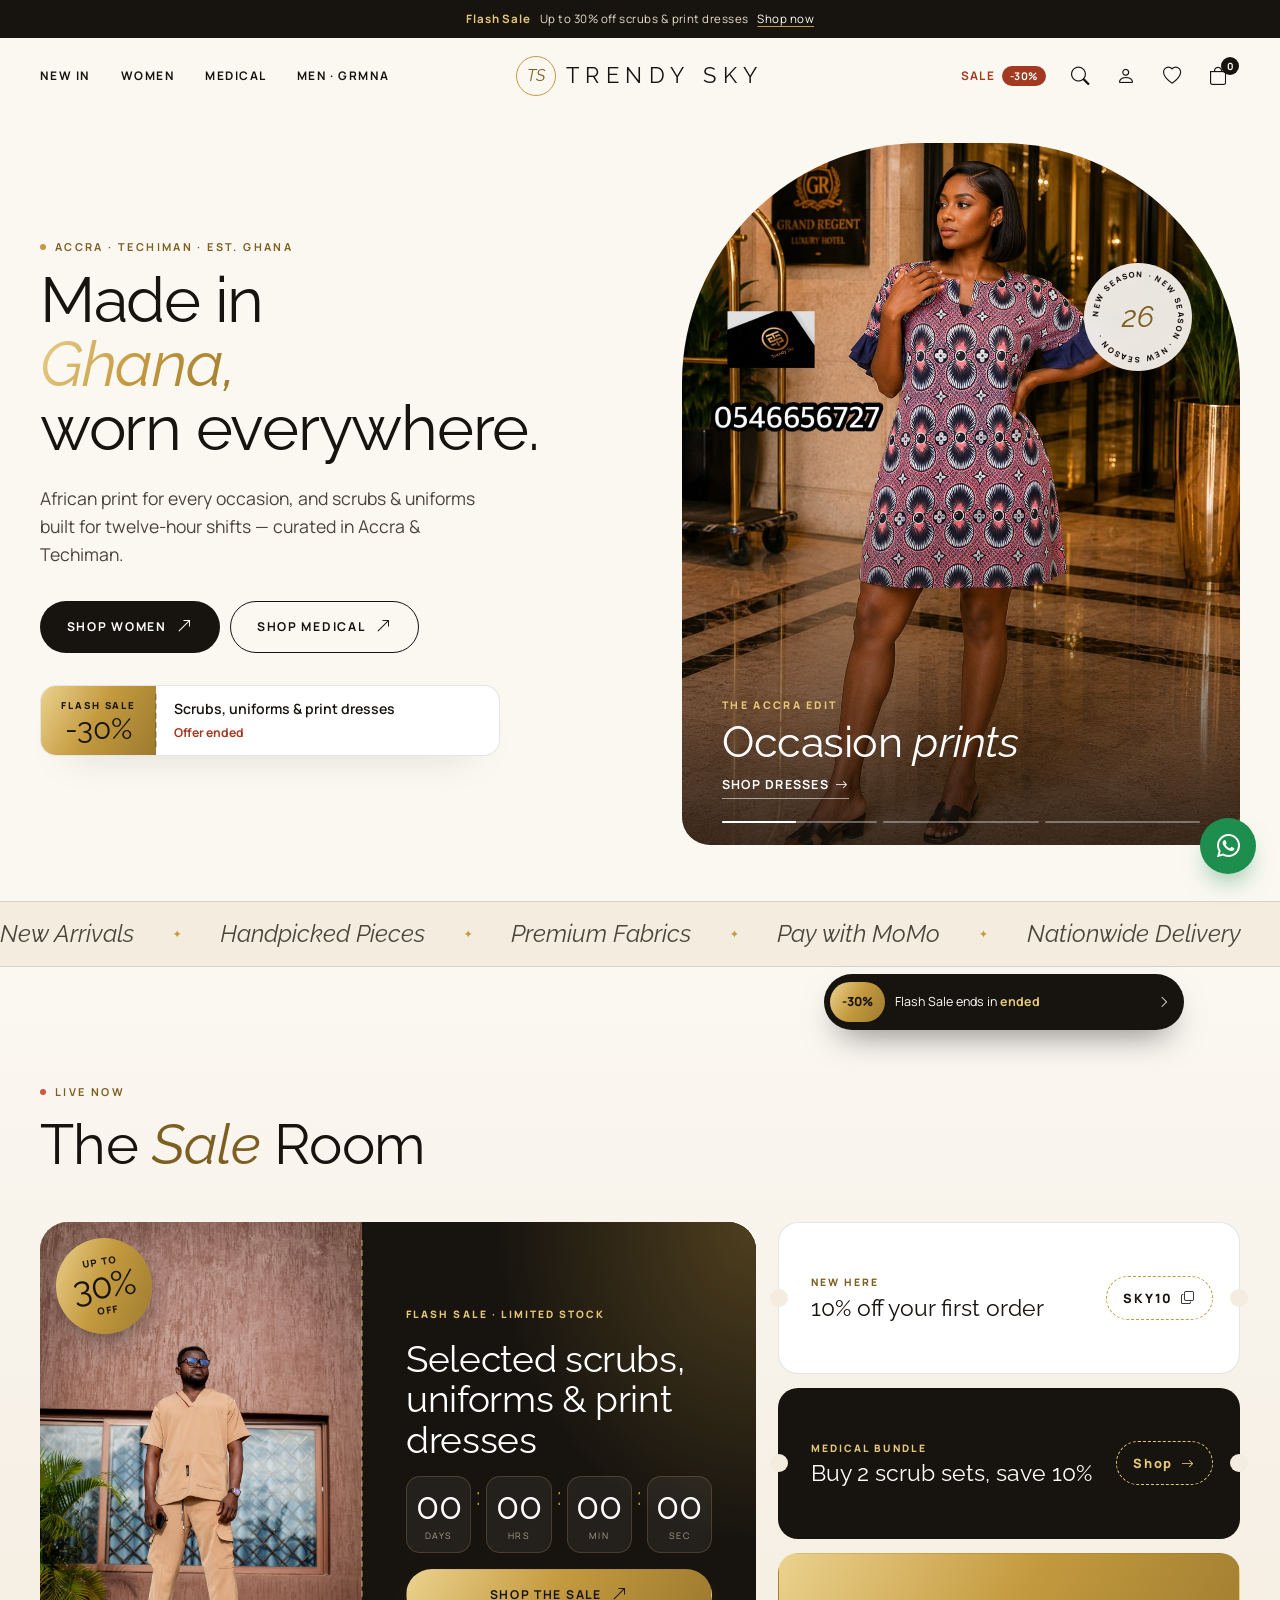
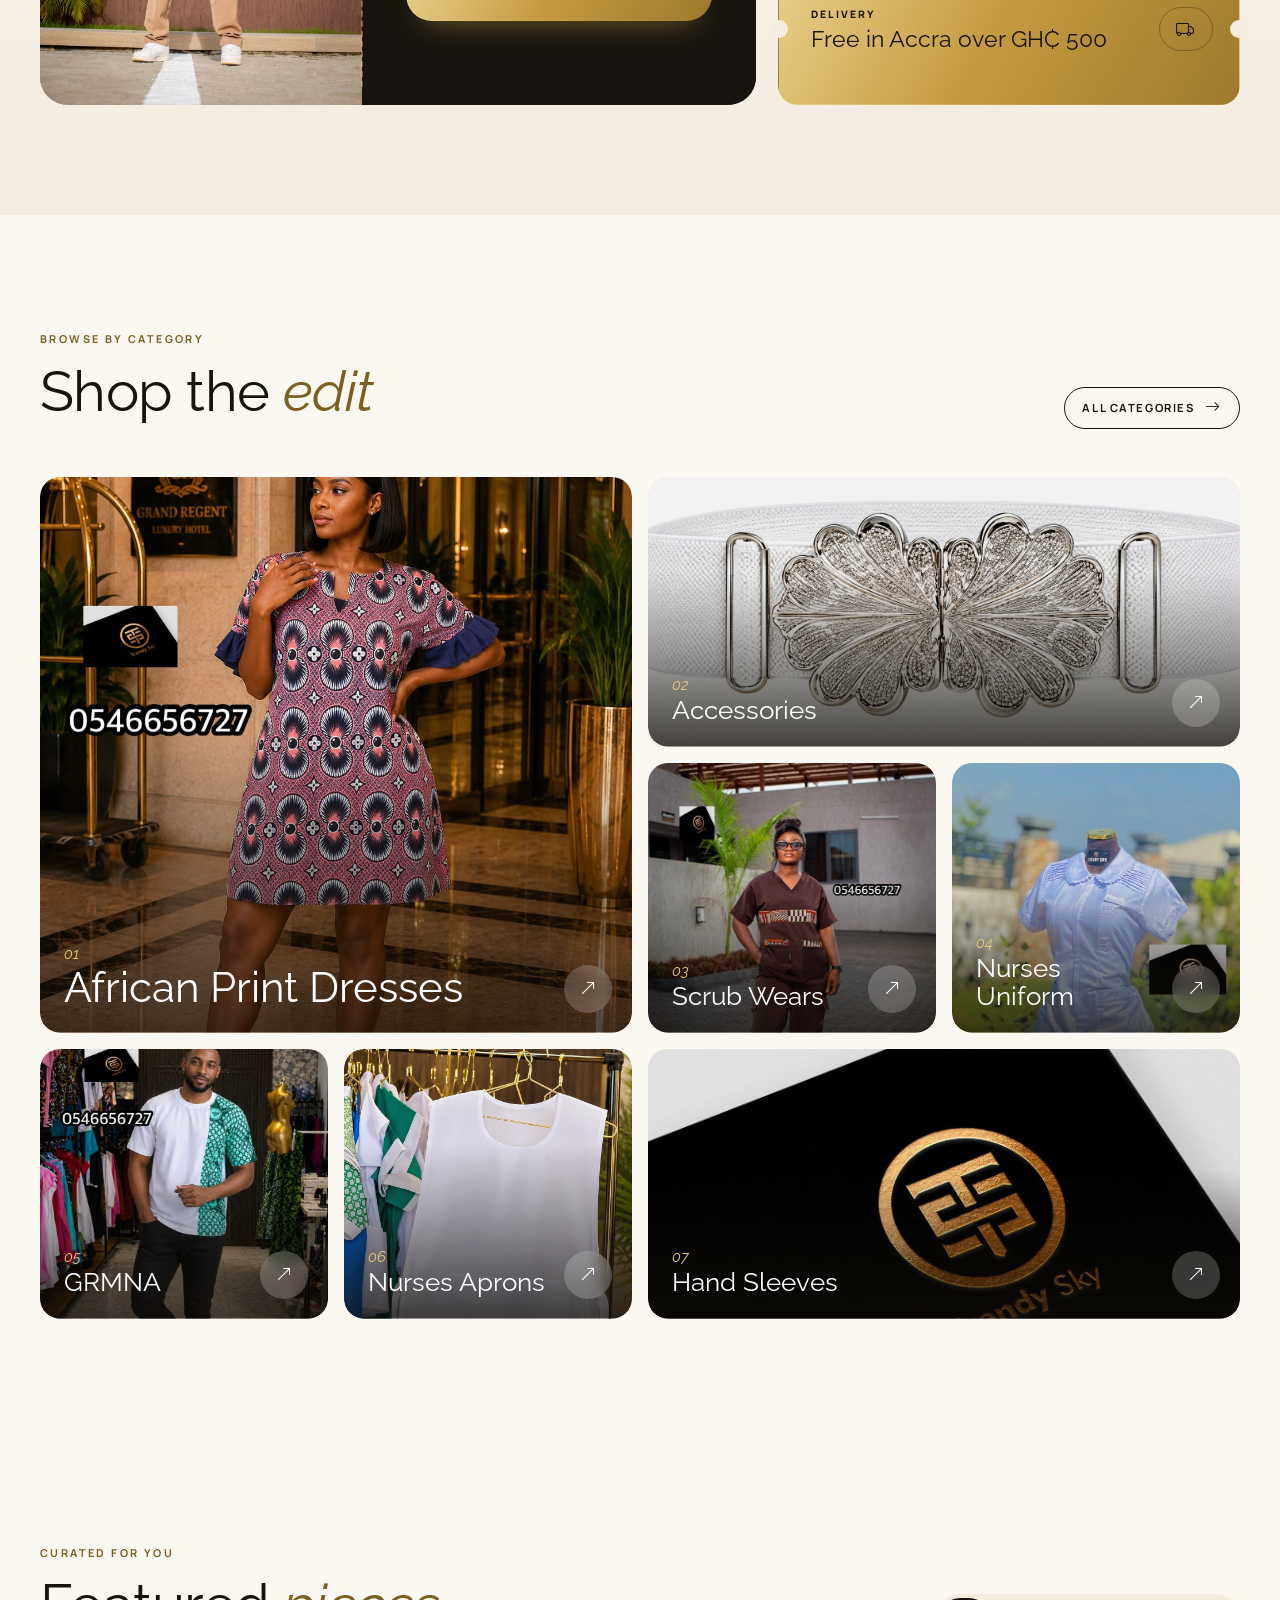
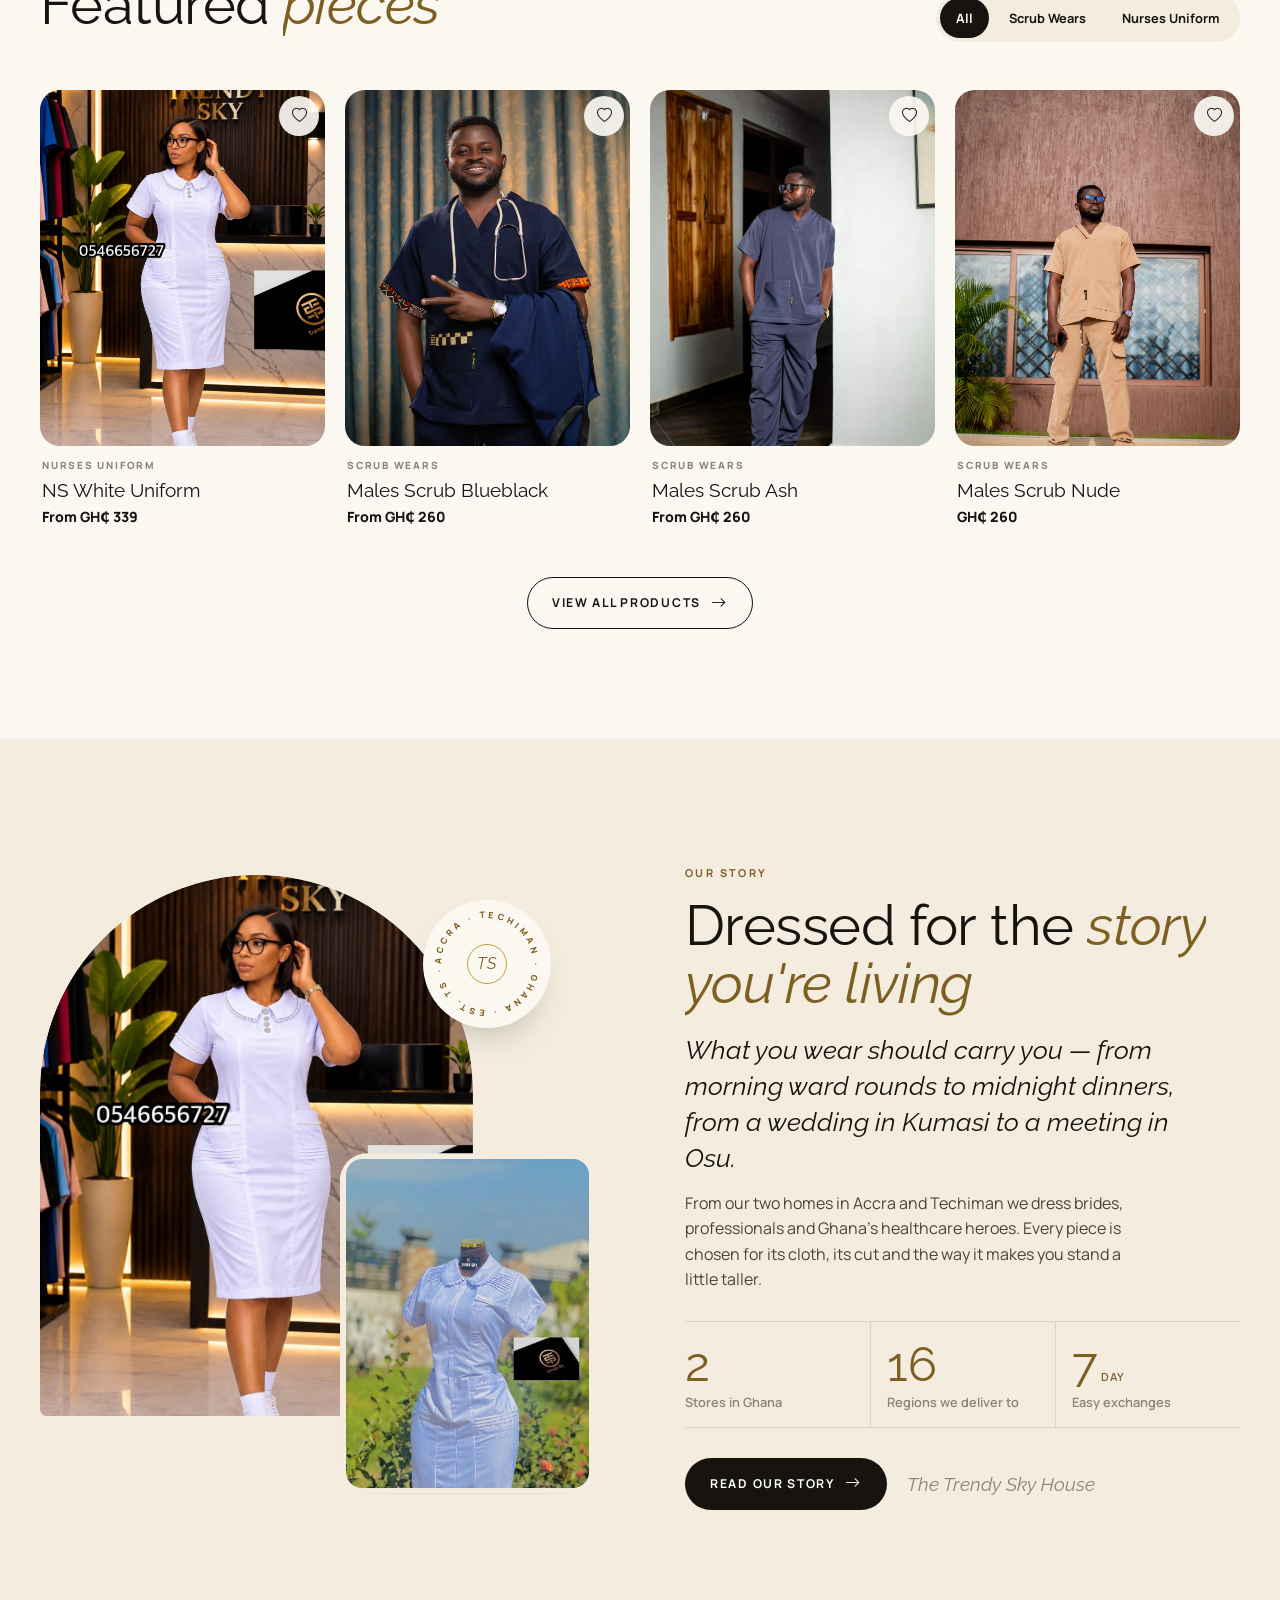
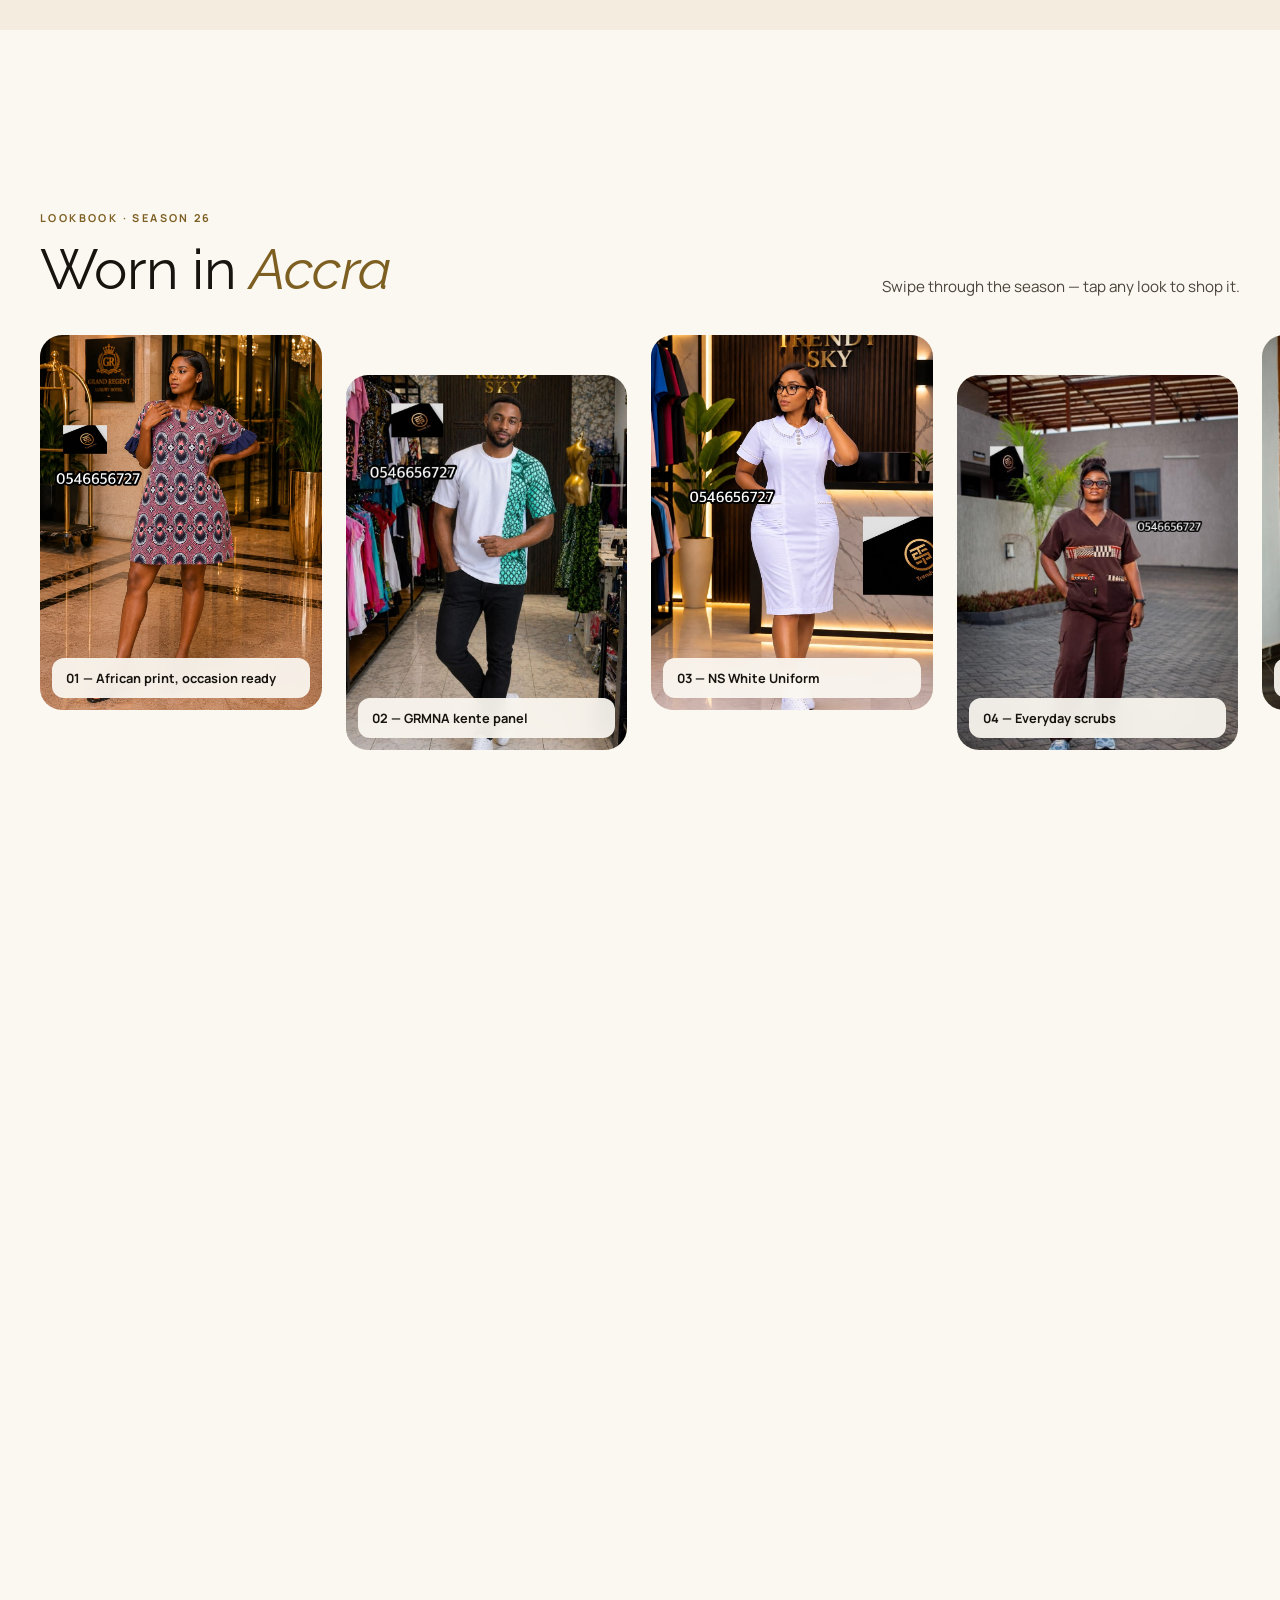
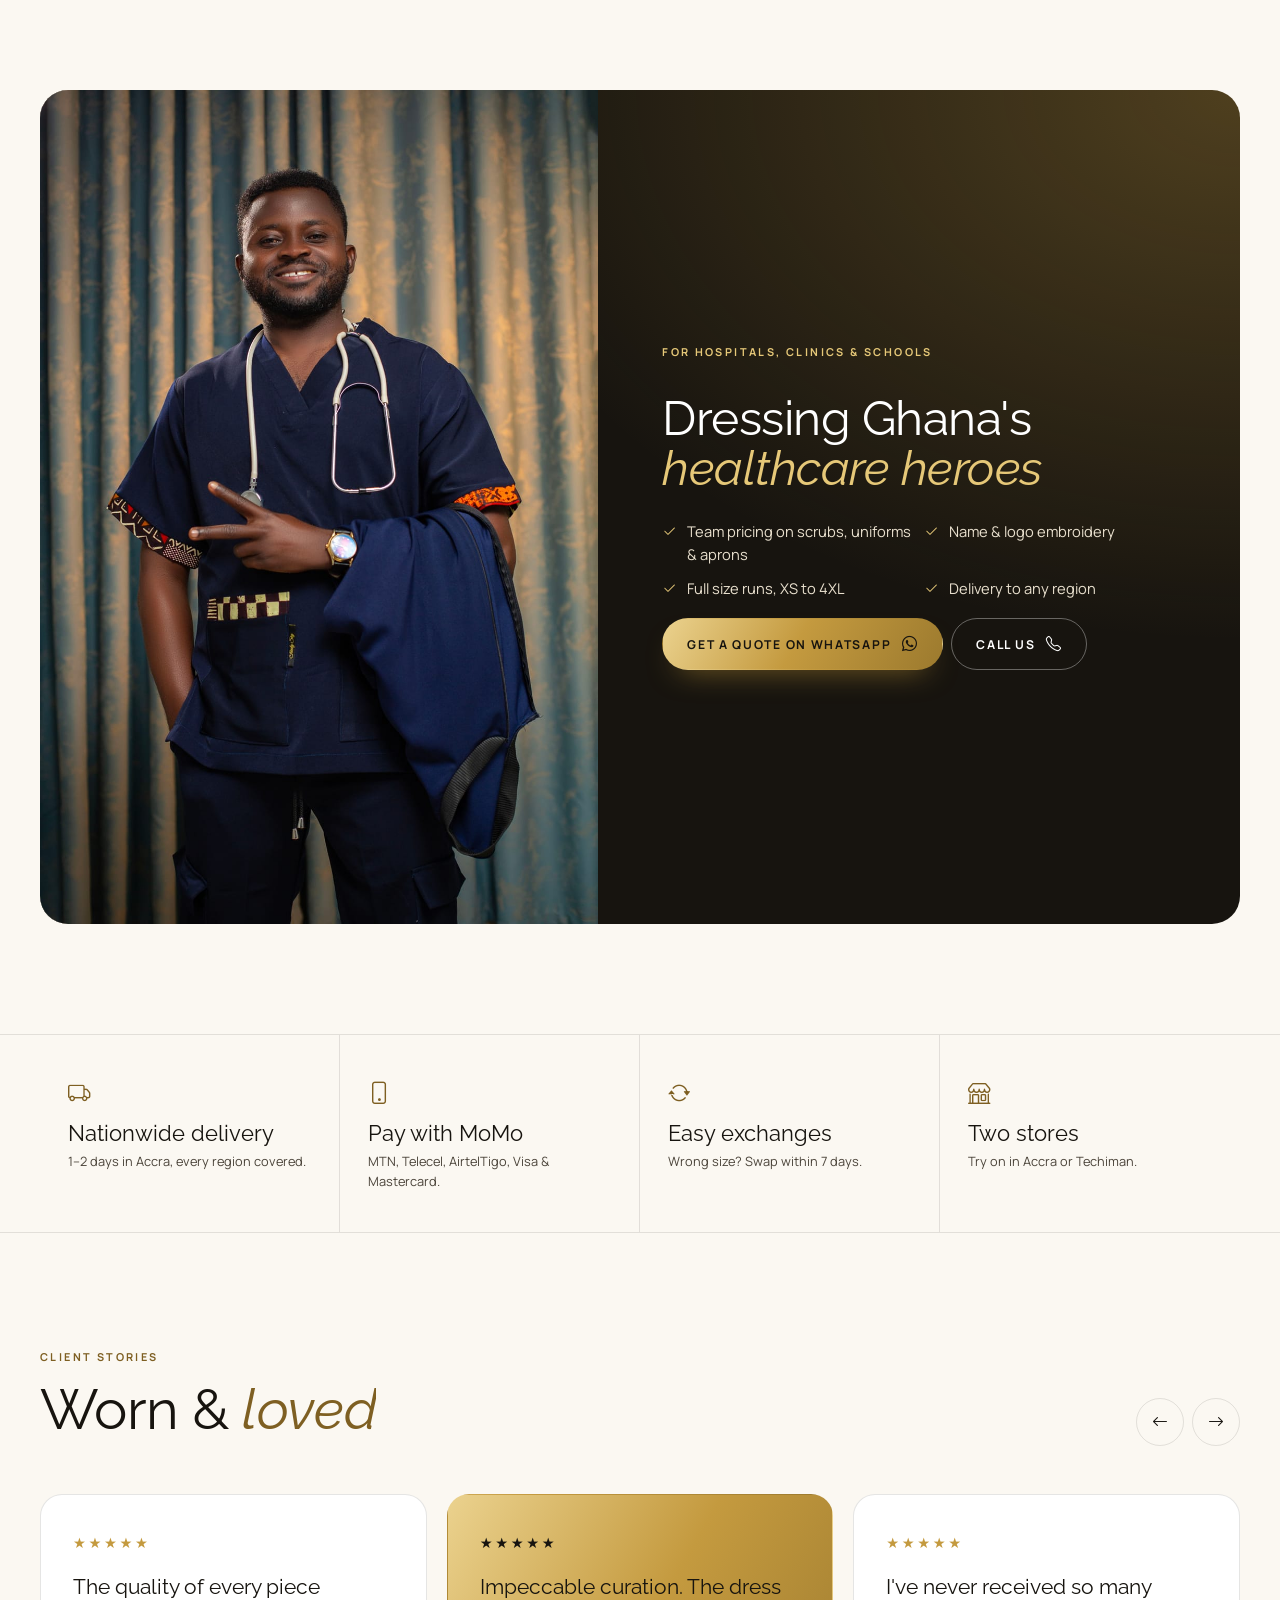
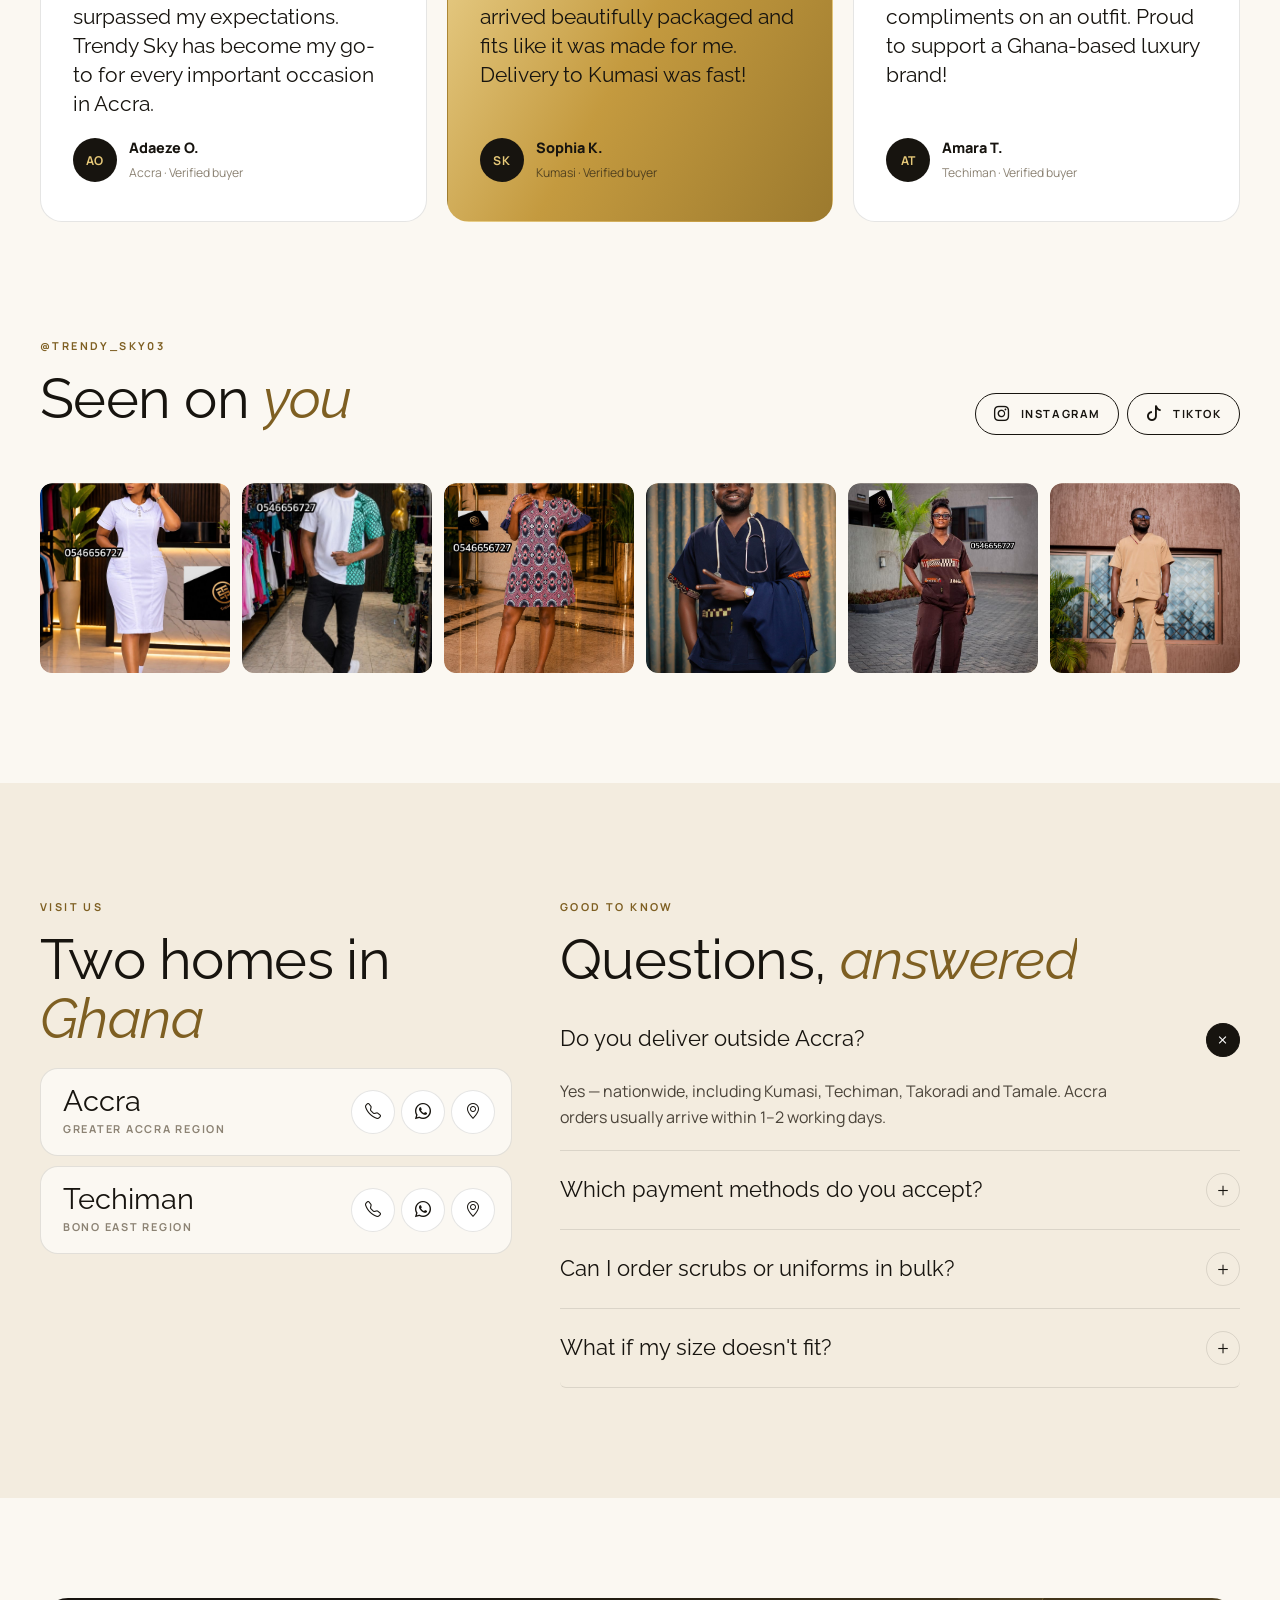
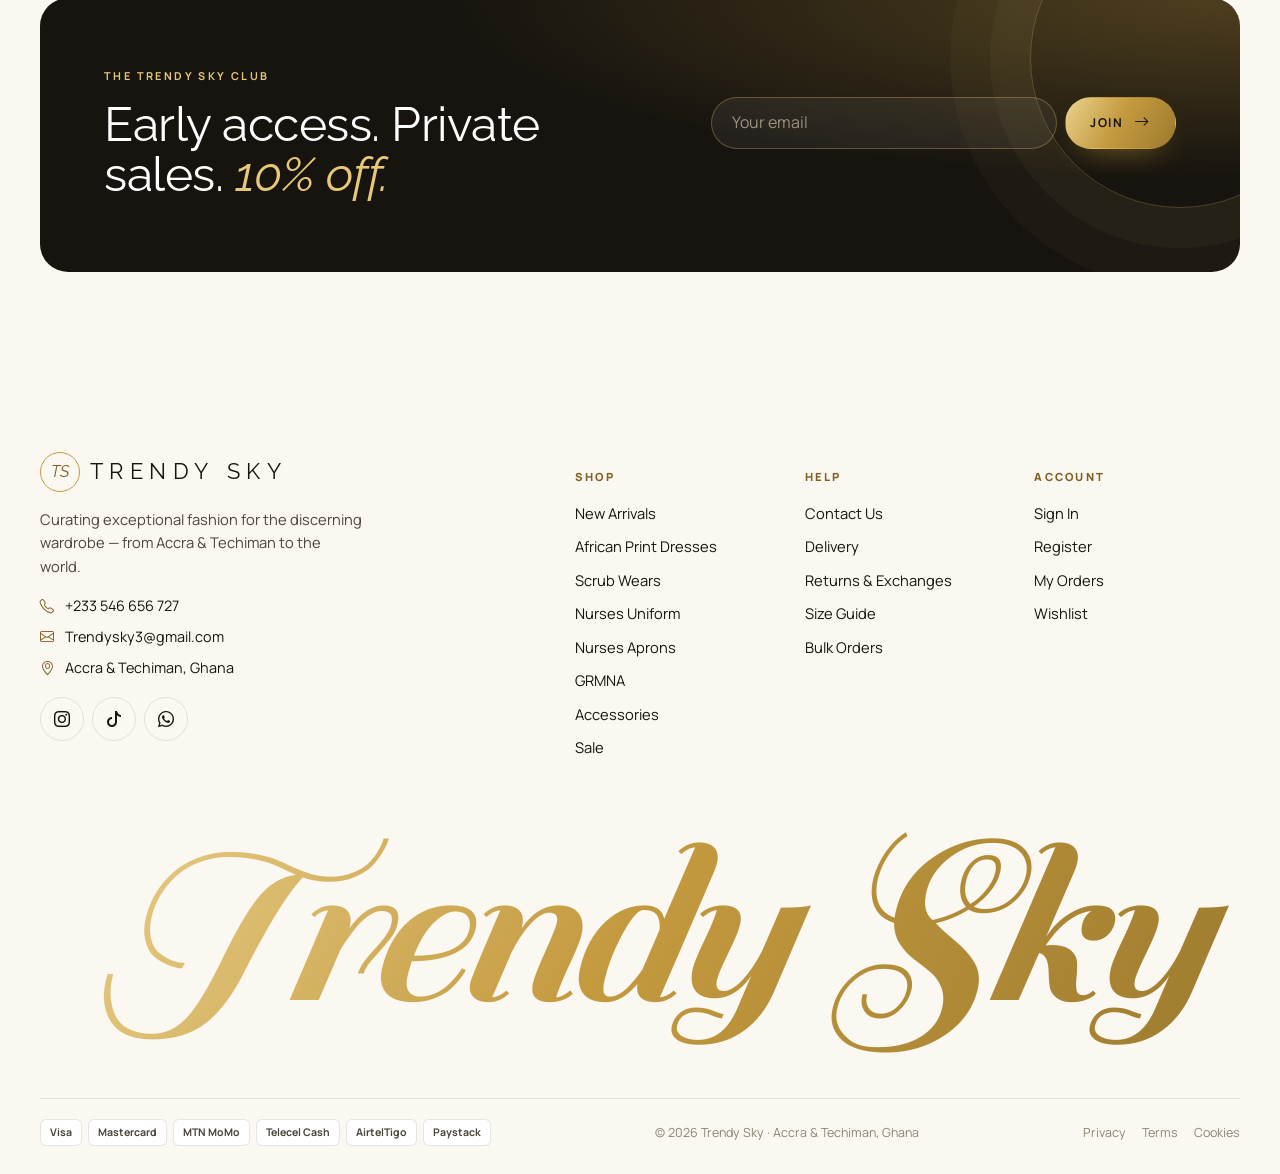
==== commit c915e62d: "font updates" ====
--- a/index.html
+++ b/index.html
@@ -40,7 +40,7 @@
   <link rel="preload" as="image" href="assets/images/collection-7.jpg" fetchpriority="high">
 
   <!-- Fonts: Raleway + Manrope -->
-  <link href="https://fonts.googleapis.com/css2?family=Manrope:wght@200..800&family=Raleway:ital,wght@0,100..900;1,100..900&display=swap" rel="stylesheet">
+  <link href="https://fonts.googleapis.com/css2?family=Manrope:wght@200..800&family=Raleway:ital,wght@0,100..900;1,100..900&family=Sail&display=swap" rel="stylesheet">
 
   <link href="https://cdn.jsdelivr.net/npm/bootstrap@5.3.3/dist/css/bootstrap.min.css" rel="stylesheet" integrity="sha384-QWTKZyjpPEjISv5WaRU9OFeRpok6YctnYmDr5pNlyT2bRjXh0JMhjY6hW+ALEwIH" crossorigin="anonymous">
   <link href="https://cdn.jsdelivr.net/npm/bootstrap-icons@1.11.3/font/bootstrap-icons.min.css" rel="stylesheet">
--- a/assets/css/style.css
+++ b/assets/css/style.css
@@ -0,0 +1,810 @@
+/* =====================================================================
+   TRENDY SKY — Landing page v2
+   Mobile-first. Instrument Serif (display) + Manrope (text).
+   Palette: ivory · ink · antique gold, with kente accents.
+   ===================================================================== */
+
+:root {
+  --bg: #FBF8F2;
+  --paper: #F3ECDF;
+  --sand: #E7DCC8;
+  --ink: #17140F;
+  --ink-2: #4B443A;
+  --muted: #8C8374;
+  --line: rgba(23, 20, 15, .11);
+  --gold: #C49A3F;
+  --gold-2: #E6C878;
+  --gold-3: #7E5F22;
+  --sale: #A23A22;
+  --k-green: #2E5240;
+  --k-red: #9B3B25;
+
+  --grad-gold: linear-gradient(120deg, #EBD28E 0%, #C49A3F 48%, #9C7A2E 100%);
+  --grad-ink: radial-gradient(120% 120% at 100% 0%, rgba(196,154,63,.32), transparent 55%), #17140F;
+
+  --f-d: "Raleway", sans-serif;
+  --f-t: "Manrope", system-ui, -apple-system, "Segoe UI", Roboto, sans-serif;
+
+  --e: cubic-bezier(.2, .9, .2, 1);
+  --e2: cubic-bezier(.65, 0, .35, 1);
+
+  --r: 20px;
+  --r-lg: 28px;
+  --gut: 16px;
+  --hdr: 60px;
+  --strip: 34px;
+  --tabbar: 64px;
+}
+@media (min-width: 768px) { :root { --gut: 28px; } }
+@media (min-width: 992px) { :root { --gut: 40px; --hdr: 76px; --strip: 38px; --tabbar: 0px; } }
+
+/* ---------- base ---------- */
+*, *::before, *::after { box-sizing: border-box; }
+html { scroll-behavior: smooth; scroll-padding-top: calc(var(--hdr) + 12px); overflow-x: clip; -webkit-text-size-adjust: 100%; }
+body {
+  margin: 0; background: var(--bg); color: var(--ink);
+  font-family: var(--f-t); font-size: 15px; line-height: 1.6; font-weight: 400;
+  -webkit-font-smoothing: antialiased; overflow-x: clip;
+  padding-bottom: calc(var(--tabbar) + env(safe-area-inset-bottom));
+}
+@media (min-width: 992px) { body { font-size: 16px; } }
+img { display: block; max-width: 100%; height: auto; }
+a { color: inherit; text-decoration: none; }
+a:hover { color: inherit; }
+button { font: inherit; color: inherit; cursor: pointer; }
+h1, h2, h3, h4 { color: inherit; margin: 0; }
+::selection { background: var(--gold-2); color: var(--ink); }
+:focus-visible { outline: 2px solid var(--gold); outline-offset: 3px; border-radius: 6px; }
+.skip-link { position: fixed; left: 12px; top: -60px; z-index: 3000; background: var(--ink); color: #fff; padding: 10px 16px; border-radius: 10px; }
+.skip-link:focus { top: 12px; color: #fff; }
+.wrap { width: 100%; max-width: 1360px; margin: 0 auto; padding-inline: var(--gut); }
+.muted { color: var(--muted); font-family: var(--f-t); font-size: .9rem; }
+
+/* image frames: soft gradient while loading / if an image is missing */
+.story, .pc__media, .world, .coupon__media, .look__card, .bulk__media, .social__grid a, .welcome__img, .menu__promo img {
+  background: linear-gradient(150deg, var(--sand), var(--paper) 55%, #EADBB8);
+}
+img.is-missing { opacity: 0; }
+
+/* ---------- typography ---------- */
+.h2 {
+  color: inherit; font-family: var(--f-d); font-weight: 400; letter-spacing: -.01em; line-height: 1.05;
+  font-size: clamp(2.2rem, 7.6vw, 3.5rem);
+}
+.h2 em, .hero__title em, .h3 em { font-style: italic; color: var(--gold-3); }
+.h3 { font-family: var(--f-d); font-size: 1.6rem; font-weight: 400; }
+.kicker {
+  display: inline-flex; align-items: center; gap: .55rem;
+  font-size: .68rem; font-weight: 700; letter-spacing: .22em; text-transform: uppercase;
+  color: var(--gold-3); margin: 0 0 .9rem;
+}
+.kicker--light { color: var(--gold-2); }
+.dot { width: 6px; height: 6px; border-radius: 50%; background: var(--gold); }
+.dot--live { background: #D2563A; box-shadow: 0 0 0 0 rgba(210,86,58,.6); animation: live 1.8s infinite; }
+@keyframes live { 70% { box-shadow: 0 0 0 9px rgba(210,86,58,0); } 100% { box-shadow: 0 0 0 0 rgba(210,86,58,0); } }
+
+/* ---------- buttons ---------- */
+.btn-x {
+  position: relative; isolation: isolate; overflow: hidden;
+  display: inline-flex; align-items: center; justify-content: center; gap: .65rem;
+  min-height: 52px; padding: 0 1.5rem; border-radius: 999px; border: 1px solid transparent;
+  font-size: .76rem; font-weight: 700; letter-spacing: .14em; text-transform: uppercase; white-space: nowrap;
+  transition: color .45s var(--e), border-color .45s var(--e), transform .3s var(--e);
+}
+.btn-x:active { transform: scale(.97); }
+.btn-x::before {
+  content: ""; position: absolute; inset: 0; z-index: -1; border-radius: inherit;
+  transform: scaleX(0); transform-origin: right; transition: transform .6s var(--e);
+}
+.btn-x:hover::before { transform: scaleX(1); transform-origin: left; }
+.btn-x i { font-size: .95rem; transition: transform .45s var(--e); }
+.btn-x:hover i { transform: translateX(3px); }
+.btn-x--ink { background: var(--ink); color: #fff; }
+.btn-x--ink::before { background: var(--grad-gold); }
+.btn-x--ink:hover { color: var(--ink); }
+.btn-x--gold { background: var(--grad-gold); color: var(--ink); box-shadow: 0 14px 30px -16px rgba(156,122,46,.9); }
+.btn-x--gold::before { background: var(--ink); }
+.btn-x--gold:hover { color: var(--gold-2); }
+.btn-x--line { border-color: var(--ink); color: var(--ink); }
+.btn-x--line::before { background: var(--ink); }
+.btn-x--line:hover { color: #fff; }
+.btn-x--ghost { border-color: rgba(255,255,255,.35); color: #fff; }
+.btn-x--ghost::before { background: #fff; }
+.btn-x--ghost:hover { color: var(--ink); }
+.btn-x--sm { min-height: 42px; padding: 0 1.1rem; font-size: .7rem; }
+.btn-x[disabled] { opacity: .45; pointer-events: none; }
+
+.ibtn {
+  position: relative; display: inline-grid; place-items: center;
+  width: 44px; height: 44px; border-radius: 50%; border: 0; background: transparent; font-size: 1.15rem;
+  transition: background .3s var(--e);
+}
+.ibtn:hover { background: var(--paper); }
+.count {
+  position: absolute; top: 3px; right: 1px; min-width: 18px; height: 18px; padding: 0 5px;
+  border-radius: 99px; background: var(--ink); color: #fff;
+  font: 700 .62rem/18px var(--f-t); text-align: center;
+}
+.count[hidden] { display: none; }
+.count.pop { animation: pop .5s var(--e); }
+@keyframes pop { 40% { transform: scale(1.5); background: var(--gold); } }
+
+/* ---------- offer strip ---------- */
+.strip { background: var(--ink); color: #E9DFCB; height: var(--strip); overflow: hidden; position: relative; z-index: 1041; }
+.strip__inner { position: relative; height: 100%; }
+.strip p {
+  position: absolute; inset: 0; margin: 0; padding: 0 var(--gut);
+  display: flex; align-items: center; justify-content: center; gap: .55rem;
+  font-size: .72rem; letter-spacing: .04em; white-space: nowrap;
+  opacity: 0; transform: translateY(100%); transition: transform .7s var(--e), opacity .7s var(--e);
+}
+.strip p.is-active { opacity: 1; transform: none; }
+.strip p.is-out { opacity: 0; transform: translateY(-100%); }
+.strip b { color: var(--gold-2); font-weight: 700; letter-spacing: .08em; }
+.strip a { color: #fff; text-decoration: underline; text-underline-offset: 3px; text-decoration-color: var(--gold); }
+
+/* ---------- header ---------- */
+.hdr {
+  position: sticky; top: 0; z-index: 1040; background: rgba(251,248,242,.9);
+  -webkit-backdrop-filter: saturate(1.4) blur(14px); backdrop-filter: saturate(1.4) blur(14px);
+  border-bottom: 1px solid transparent; transition: border-color .4s, transform .5s var(--e);
+}
+.hdr.is-stuck { border-bottom-color: var(--line); }
+.hdr.is-up { transform: translateY(-100%); }
+.hdr__bar { height: var(--hdr); display: grid; grid-template-columns: 1fr auto 1fr; align-items: center; }
+.hdr__nav { gap: 1.9rem; align-items: center; }
+.hdr__nav > a, .hdr__drop > a {
+  position: relative; display: block; font-size: .74rem; font-weight: 700; letter-spacing: .12em; text-transform: uppercase; padding: 26px 0;
+}
+.hdr__nav > a::after, .hdr__drop > a::after {
+  content: ""; position: absolute; left: 0; right: 0; bottom: 20px; height: 1.5px; background: var(--gold);
+  transform: scaleX(0); transform-origin: right; transition: transform .45s var(--e);
+}
+.hdr__nav > a:hover::after, .hdr__drop:hover > a::after { transform: scaleX(1); transform-origin: left; }
+.hdr__drop { position: relative; }
+.drop {
+  position: absolute; top: 100%; left: -20px; min-width: 240px; padding: 12px;
+  background: #fff; border-radius: 16px; box-shadow: 0 24px 50px -20px rgba(23,20,15,.25);
+  opacity: 0; visibility: hidden; transform: translateY(8px); transition: .35s var(--e);
+}
+.hdr__drop:hover .drop, .hdr__drop:focus-within .drop { opacity: 1; visibility: visible; transform: none; }
+.drop a { display: block; padding: 10px 12px; border-radius: 10px; font-size: .92rem; }
+.drop a:hover { background: var(--paper); }
+
+.logo { justify-self: center; display: inline-flex; align-items: center; gap: .6rem; }
+.logo__mark {
+  display: grid; place-items: center; width: 34px; height: 34px; border-radius: 50%;
+  border: 1px solid var(--gold); color: var(--gold-3); flex: none;
+  font: italic 400 .9rem/1 var(--f-d); letter-spacing: .02em;
+}
+.logo__word { font: 400 1.05rem/1 var(--f-d); letter-spacing: .24em; text-transform: uppercase; white-space: nowrap; }
+@media (min-width: 992px) { .logo__mark { width: 40px; height: 40px; font-size: 1rem; } .logo__word { font-size: 1.35rem; letter-spacing: .3em; } }
+
+.hdr__tools { justify-self: end; display: flex; align-items: center; gap: 2px; }
+.hdr__sale {
+  align-items: center; gap: .4rem; margin-right: .6rem; font-size: .74rem; font-weight: 700; letter-spacing: .12em; text-transform: uppercase; color: var(--sale);
+}
+.hdr__sale span { background: var(--sale); color: #fff; border-radius: 99px; padding: 2px 8px; font-size: .66rem; letter-spacing: .04em; }
+
+/* ---------- HERO ---------- */
+.hero { padding: 12px 0 26px; }
+.hero__grid { display: grid; gap: 22px; }
+.hero__copy { order: 2; min-width: 0; }
+.stories { order: 1; }
+@media (min-width: 992px) {
+  .hero { padding: 28px 0 56px; }
+  .hero__grid { grid-template-columns: 1.05fr 1fr; gap: 56px; align-items: center; }
+  .hero__copy { order: 1; }
+  .stories { order: 2; }
+}
+
+.hero__title {
+  font-family: var(--f-d); font-weight: 400; letter-spacing: -.02em; line-height: .98;
+  font-size: clamp(2.4rem, 11.2vw, 8rem); margin-bottom: 1rem;
+}
+@media (min-width: 992px) { .hero__title { font-size: clamp(3.6rem, 4.9vw, 5.2rem); margin-bottom: 1.4rem; } }
+.hero__title .ln { display: block; overflow: hidden; padding-bottom: .08em; margin-bottom: -.04em; }
+.hero__title .ln > span { display: block; transform: translateY(105%); animation: rise 1.2s var(--e) .15s forwards; }
+.hero__title .ln:nth-child(3) > span { animation-delay: .27s; }
+.hero__title .ln:nth-child(4) > span { animation-delay: .39s; }
+.hero__title em {
+  background: var(--grad-gold); -webkit-background-clip: text; background-clip: text; color: transparent;
+  padding-right: .08em;
+}
+@keyframes rise { to { transform: none; } }
+
+.hero__sub { color: var(--ink-2); font-size: 1rem; max-width: 40ch; margin: 0 0 1.4rem; }
+@media (min-width: 992px) { .hero__sub { font-size: 1.1rem; margin-bottom: 2rem; } }
+.hero__cta { display: grid; grid-template-columns: 1fr 1fr; gap: 10px; }
+.hero__cta .btn-x { padding: 0 .8rem; font-size: .7rem; letter-spacing: .1em; }
+@media (min-width: 576px) { .hero__cta { display: flex; flex-wrap: wrap; } .hero__cta .btn-x { padding: 0 1.6rem; font-size: .76rem; letter-spacing: .14em; } }
+
+/* ticket = coupon look with perforation */
+.ticket {
+  margin-top: 16px; display: grid; grid-template-columns: auto 1fr; align-items: stretch;
+  border-radius: 16px; background: #fff; border: 1px solid var(--line); overflow: hidden;
+  box-shadow: 0 20px 40px -30px rgba(23,20,15,.35);
+  transition: transform .5s var(--e), box-shadow .5s var(--e);
+  max-width: 460px;
+}
+.ticket:hover { transform: translateY(-3px); box-shadow: 0 26px 46px -28px rgba(23,20,15,.4); }
+.ticket__l { position: relative; display: grid; place-content: center; text-align: center; padding: 12px 20px; background: var(--grad-gold); }
+.ticket__l::after { content: ""; position: absolute; right: -1px; top: 8px; bottom: 8px; border-right: 2px dashed rgba(23,20,15,.25); }
+.ticket__l small { font-size: .6rem; font-weight: 800; letter-spacing: .2em; text-transform: uppercase; }
+.ticket__l strong { font: 400 1.9rem/1 var(--f-d); }
+.ticket__r { display: grid; align-content: center; padding: 12px 18px; gap: 2px; font-size: .88rem; font-weight: 600; }
+.ticket__time { font-size: .76rem; color: var(--sale); font-weight: 700; font-variant-numeric: tabular-nums; }
+@media (min-width: 992px) { .ticket { margin-top: 32px; } }
+
+/* stories slider */
+.stories {
+  position: relative; overflow: hidden; border-radius: var(--r-lg);
+  aspect-ratio: 4 / 5; max-height: 58svh; min-height: 380px; width: 100%;
+  isolation: isolate; touch-action: pan-y;
+}
+@media (min-width: 992px) { .stories { max-height: none; height: min(78vh, 760px); aspect-ratio: auto; border-radius: 240px 240px var(--r-lg) var(--r-lg); } }
+.story { position: absolute; inset: 0; margin: 0; opacity: 0; transition: opacity 1s var(--e); }
+.story img { width: 100%; height: 100%; object-fit: cover; object-position: center 25%; transform: scale(1.1); transition: transform 7s linear; }
+.story.is-active { opacity: 1; z-index: 1; }
+.story.is-active img { transform: scale(1); }
+.story::after { content: ""; position: absolute; inset: 0; background: linear-gradient(to top, rgba(14,11,6,.75) 0%, rgba(14,11,6,0) 50%); }
+.story figcaption { position: absolute; left: 0; right: 0; bottom: 0; z-index: 2; padding: 22px; color: #fff; display: grid; gap: 6px; }
+@media (min-width: 992px) { .story figcaption { padding: 36px 40px 46px; } }
+.story__tag { font-size: .66rem; font-weight: 800; letter-spacing: .22em; text-transform: uppercase; color: var(--gold-2); }
+.story__title { font: 400 clamp(2rem, 8vw, 2.7rem)/1 var(--f-d); letter-spacing: -.01em; }
+.story__title em { font-style: italic; }
+.story__link { display: inline-flex; gap: .4rem; align-items: center; font-size: .78rem; font-weight: 700; letter-spacing: .1em; text-transform: uppercase; margin-top: 6px; width: max-content; border-bottom: 1px solid rgba(255,255,255,.55); padding-bottom: 3px; position: relative; z-index: 4; }
+.story__link:hover { color: var(--gold-2); }
+.story.is-active figcaption > * { animation: capIn .9s var(--e) both; }
+.story.is-active figcaption > *:nth-child(2) { animation-delay: .08s; }
+.story.is-active figcaption > *:nth-child(3) { animation-delay: .16s; }
+@keyframes capIn { from { opacity: 0; transform: translateY(18px); } }
+
+.stories__bars { position: absolute; top: 14px; left: 14px; right: 14px; z-index: 5; display: flex; gap: 6px; }
+@media (min-width: 992px) { .stories__bars { top: auto; bottom: 22px; left: 40px; right: 40px; } }
+.stories__bars span { flex: 1; height: 2.5px; border-radius: 3px; background: rgba(255,255,255,.35); overflow: hidden; position: relative; }
+.stories__bars span::after { content: ""; position: absolute; inset: 0; background: #fff; transform: scaleX(var(--p, 0)); transform-origin: left; }
+.stories__tap { position: absolute; top: 0; bottom: 34%; width: 40%; z-index: 3; border: 0; background: transparent; }
+.stories__tap--prev { left: 0; } .stories__tap--next { right: 0; }
+.stories__seal {
+  position: absolute; z-index: 4; right: 14px; top: 30px; width: 78px; height: 78px; display: grid; place-items: center;
+  border-radius: 50%; background: rgba(251,248,242,.92); -webkit-backdrop-filter: blur(6px); backdrop-filter: blur(6px);
+}
+.stories__seal svg { position: absolute; inset: 2px; animation: spin 18s linear infinite; }
+.stories__seal text { font: 800 9.5px var(--f-t); letter-spacing: .2em; fill: var(--ink); }
+.stories__seal b { font: italic 400 1.4rem/1 var(--f-d); color: var(--gold-3); }
+@media (min-width: 992px) { .stories__seal { width: 108px; height: 108px; right: 48px; top: 120px; } .stories__seal b { font-size: 1.8rem; } .stories__seal text { font-size: 9px; } }
+@keyframes spin { to { transform: rotate(360deg); } }
+
+/* ---------- marquee ---------- */
+.marquee { overflow: hidden; border-block: 1px solid var(--line); background: var(--paper); padding: 14px 0; }
+.marquee__track { display: flex; align-items: center; gap: 1.6rem; width: max-content; animation: marquee 40s linear infinite; }
+.marquee__track span { font: italic 400 1.15rem/1 var(--f-d); white-space: nowrap; color: var(--ink-2); }
+.marquee__track i { color: var(--gold); font-style: normal; font-size: .7rem; }
+.marquee:hover .marquee__track { animation-play-state: paused; }
+@keyframes marquee { to { transform: translateX(-50%); } }
+@media (min-width: 992px) { .marquee { padding: 20px 0; } .marquee__track { gap: 2.4rem; } .marquee__track span { font-size: 1.5rem; } }
+
+/* ---------- sections ---------- */
+.sec { padding: 56px 0; }
+@media (min-width: 992px) { .sec { padding: 110px 0; } }
+.sec__head { margin-bottom: 26px; }
+.sec__head--row { display: flex; flex-wrap: wrap; align-items: flex-end; justify-content: space-between; gap: 16px 24px; }
+@media (min-width: 992px) { .sec__head { margin-bottom: 48px; } }
+.sec__note { color: var(--ink-2); max-width: 42ch; margin: 0; font-size: .95rem; }
+
+/* ---------- OFFERS ---------- */
+.offers { background: linear-gradient(180deg, var(--bg), var(--paper)); }
+.offer-grid { display: grid; gap: 14px; }
+@media (min-width: 992px) { .offer-grid { grid-template-columns: 1.55fr 1fr; gap: 22px; } }
+
+.coupon { position: relative; display: grid; border-radius: var(--r-lg); overflow: hidden; background: var(--ink); color: #EFE6D4; }
+@media (min-width: 768px) { .coupon { grid-template-columns: .9fr 1.1fr; } }
+.coupon__media { position: relative; aspect-ratio: 16 / 11; overflow: hidden; }
+@media (min-width: 768px) { .coupon__media { aspect-ratio: auto; min-height: 440px; } }
+.coupon__media img { width: 100%; height: 100%; object-fit: cover; object-position: center 30%; transition: transform 1.4s var(--e); }
+.coupon:hover .coupon__media img { transform: scale(1.05); }
+.coupon__badge {
+  position: absolute; left: 16px; top: 16px; width: 96px; height: 96px; border-radius: 50%;
+  display: grid; place-content: center; text-align: center; line-height: 1;
+  background: var(--grad-gold); color: var(--ink); font-size: .6rem; font-weight: 800; letter-spacing: .14em; text-transform: uppercase;
+  transform: rotate(-10deg); box-shadow: 0 16px 30px -12px rgba(0,0,0,.5);
+  animation: wobble 6s var(--e2) infinite;
+}
+.coupon__badge b { font: 400 2.2rem/1 var(--f-d); letter-spacing: -.02em; margin: 2px 0; }
+@keyframes wobble { 50% { transform: rotate(4deg) scale(1.04); } }
+.coupon__body { position: relative; padding: 26px 20px 22px; display: grid; align-content: center; gap: 16px; background: var(--grad-ink); }
+.coupon__body::before { content: ""; position: absolute; left: 14px; right: 14px; top: -1px; border-top: 2px dashed rgba(230,200,120,.4); }
+@media (min-width: 768px) {
+  .coupon__body { padding: 44px; }
+  .coupon__body::before { left: -1px; right: auto; top: 18px; bottom: 18px; border-top: 0; border-left: 2px dashed rgba(230,200,120,.4); }
+}
+.coupon__eyebrow { margin: 0; font-size: .64rem; font-weight: 800; letter-spacing: .2em; text-transform: uppercase; color: var(--gold-2); }
+.coupon__title { font: 400 clamp(1.75rem, 6vw, 2.3rem)/1.1 var(--f-d); color: #fff; letter-spacing: -.01em; }
+.cd { display: flex; align-items: flex-start; gap: 5px; }
+.cd span { flex: 1; display: grid; justify-items: center; padding: 10px 2px 8px; border-radius: 14px; background: rgba(255,255,255,.06); border: 1px solid rgba(230,200,120,.18); overflow: hidden; }
+.cd b { font: 400 clamp(1.6rem, 7vw, 2.4rem)/1 var(--f-d); color: #fff; font-variant-numeric: tabular-nums; }
+.cd b.flip { animation: flip .55s var(--e); }
+@keyframes flip { from { transform: translateY(-45%); opacity: .2; } }
+.cd small { font-size: .56rem; letter-spacing: .16em; text-transform: uppercase; color: #A79D8A; margin-top: 4px; }
+.cd i { font: 400 1.5rem/2.6rem var(--f-d); color: var(--gold); font-style: normal; }
+
+.offer-stack { display: grid; gap: 12px; }
+@media (min-width: 992px) { .offer-stack { gap: 14px; grid-template-rows: repeat(3, 1fr); } }
+.mini-coupon {
+  position: relative; display: flex; align-items: center; justify-content: space-between; gap: 14px;
+  padding: 18px 18px 18px 24px; border-radius: 20px; background: #fff; border: 1px solid var(--line);
+  transition: transform .5s var(--e), box-shadow .5s var(--e);
+}
+.mini-coupon:hover { transform: translateY(-3px); box-shadow: 0 22px 40px -28px rgba(23,20,15,.4); }
+.mini-coupon::before, .mini-coupon::after { content: ""; position: absolute; top: 50%; width: 18px; height: 18px; border-radius: 50%; background: var(--paper); transform: translateY(-50%); }
+.mini-coupon::before { left: -9px; }
+.mini-coupon::after { right: -9px; }
+.mini-coupon .coupon__eyebrow { color: var(--gold-3); margin-bottom: 4px; }
+.mini-coupon h3 { font: 400 1.3rem/1.15 var(--f-d); }
+@media (min-width: 992px) { .mini-coupon { padding: 24px 26px 24px 32px; } .mini-coupon h3 { font-size: 1.45rem; } }
+.mini-coupon--ink { background: var(--ink); color: #fff; border-color: transparent; }
+.mini-coupon--ink .coupon__eyebrow { color: var(--gold-2); }
+.mini-coupon--gold { background: var(--grad-gold); border-color: transparent; }
+.mini-coupon--gold .coupon__eyebrow { color: var(--ink); }
+
+.code {
+  flex: none; display: inline-flex; align-items: center; gap: .5rem; min-height: 44px; padding: 0 16px;
+  border-radius: 99px; border: 1.5px dashed var(--gold); background: transparent;
+  font-weight: 800; letter-spacing: .14em; font-size: .8rem; transition: background .3s, color .3s;
+}
+.code:hover { background: var(--ink); color: #fff; border-style: solid; border-color: var(--ink); }
+.mini-coupon--ink .code { border-color: var(--gold-2); color: var(--gold-2); }
+.mini-coupon--ink .code:hover { background: var(--gold-2); color: var(--ink); }
+.code--static { border-style: solid; border-color: rgba(23,20,15,.3); font-size: 1.1rem; pointer-events: none; }
+.code--big { font-size: 1.1rem; min-height: 54px; padding: 0 26px; margin-top: 8px; }
+
+/* ---------- COLLECTIONS (bento) ---------- */
+.cgrid { display: grid; grid-template-columns: repeat(2, minmax(0, 1fr)); grid-auto-rows: 190px; grid-auto-flow: dense; gap: 10px; }
+@media (min-width: 768px) { .cgrid { grid-auto-rows: 240px; gap: 14px; } }
+@media (min-width: 992px) { .cgrid { grid-template-columns: repeat(4, minmax(0, 1fr)); grid-auto-rows: 270px; gap: 16px; } }
+.ctile { position: relative; display: block; overflow: hidden; border-radius: var(--r); color: #fff; isolation: isolate; background: var(--sand); }
+.ctile:hover { color: #fff; }
+.ctile--hero { grid-row: span 2; }
+.ctile--wide { grid-column: span 2; }
+@media (min-width: 992px) { .ctile--hero { grid-column: span 2; } }
+.ctile img { position: absolute; inset: 0; width: 100%; height: 100%; object-fit: cover; object-position: center 25%; transition: transform 1.4s var(--e); }
+.ctile:hover img { transform: scale(1.07); }
+.ctile::after { content: ""; position: absolute; inset: 0; z-index: 0; background: linear-gradient(to top, rgba(14,11,6,.72) 0%, rgba(14,11,6,0) 55%); }
+.ctile--light::after { background: linear-gradient(to top, rgba(14,11,6,.78) 0%, rgba(14,11,6,.05) 65%); }
+.ctile__body { position: absolute; left: 14px; right: 52px; bottom: 14px; z-index: 1; display: grid; gap: 2px; }
+.ctile__n { font: italic 400 .95rem var(--f-d); color: var(--gold-2); }
+.ctile__t { font: 400 1.12rem/1.1 var(--f-d); }
+.ctile--hero .ctile__t { font-size: 1.5rem; }
+.ctile__go { position: absolute; right: 12px; bottom: 12px; z-index: 1; width: 38px; height: 38px; border-radius: 50%; display: grid; place-items: center; background: rgba(255,255,255,.2); -webkit-backdrop-filter: blur(8px); backdrop-filter: blur(8px); transition: transform .6s var(--e), background .4s, color .4s; }
+.ctile:hover .ctile__go { background: var(--gold-2); color: var(--ink); transform: rotate(45deg); }
+@media (min-width: 992px) {
+  .ctile__body { left: 24px; bottom: 22px; right: 80px; }
+  .ctile__t { font-size: 1.6rem; }
+  .ctile--hero .ctile__t { font-size: 2.6rem; }
+  .ctile__go { right: 20px; bottom: 20px; width: 48px; height: 48px; }
+}
+.js .cgrid .rv-img { clip-path: inset(12% 0 0 0 round var(--r)); }
+.js .cgrid .rv-img.in { clip-path: inset(0 0 0 0 round var(--r)); }
+.js .cgrid .rv-img.in:hover img { transform: scale(1.07); }
+
+/* ---------- TWO WORLDS ---------- */
+.worlds__grid { display: grid; gap: 12px; }
+@media (min-width: 768px) { .worlds__grid { grid-template-columns: 1fr 1fr; gap: 20px; } }
+.world { position: relative; display: block; overflow: hidden; border-radius: var(--r-lg); aspect-ratio: 4 / 5; color: #fff; isolation: isolate; }
+.world:hover { color: #fff; }
+@media (min-width: 768px) { .world--alt { margin-top: 90px; } }
+.world img { width: 100%; height: 100%; object-fit: cover; object-position: center 25%; }
+.world::after { content: ""; position: absolute; inset: 0; background: linear-gradient(to top, rgba(12,10,6,.8), rgba(12,10,6,.05) 55%); z-index: 0; }
+.world__num { position: absolute; top: 18px; left: 22px; z-index: 1; font: italic 400 1.3rem var(--f-d); color: #fff; }
+.world__body { position: absolute; left: 0; right: 0; bottom: 0; z-index: 1; padding: 24px 88px 24px 24px; display: grid; gap: 6px; }
+@media (min-width: 992px) { .world__body { padding: 40px 120px 40px 40px; } }
+.world__label { font-size: .66rem; font-weight: 800; letter-spacing: .24em; text-transform: uppercase; color: var(--gold-2); }
+.world__title { font: 400 clamp(2rem, 7vw, 2.8rem)/1.02 var(--f-d); letter-spacing: -.01em; }
+.world__meta { font-size: .8rem; color: rgba(255,255,255,.78); }
+.world__go {
+  position: absolute; right: 22px; bottom: 24px; width: 56px; height: 56px; border-radius: 50%;
+  display: grid; place-items: center; background: #fff; color: var(--ink); font-size: 1.2rem;
+  transition: transform .6s var(--e), background .4s;
+}
+.world:hover .world__go { transform: rotate(45deg) scale(1.08); background: var(--gold-2); }
+@media (min-width: 992px) { .world__go { right: 40px; bottom: 40px; width: 70px; height: 70px; } }
+
+/* ---------- PRODUCTS ---------- */
+.seg { display: inline-flex; gap: 4px; padding: 4px; border-radius: 99px; background: var(--paper); max-width: 100%; overflow-x: auto; scrollbar-width: none; }
+.seg::-webkit-scrollbar { display: none; }
+.seg button { border: 0; background: transparent; min-height: 40px; padding: 0 16px; border-radius: 99px; font-size: .8rem; font-weight: 700; white-space: nowrap; transition: background .35s var(--e), color .35s; }
+.seg button.is-on { background: var(--ink); color: #fff; }
+
+.pgrid { display: grid; grid-template-columns: repeat(2, minmax(0, 1fr)); gap: 24px 10px; }
+@media (min-width: 768px) { .pgrid { grid-template-columns: repeat(3, minmax(0, 1fr)); gap: 32px 16px; } }
+@media (min-width: 1200px) { .pgrid { grid-template-columns: repeat(4, minmax(0, 1fr)); gap: 44px 20px; } }
+.pc[hidden] { display: none; }
+.pc.pop-in { animation: pcIn .6s var(--e) both; }
+@keyframes pcIn { from { opacity: 0; transform: translateY(16px) scale(.98); } }
+.pc__media { position: relative; overflow: hidden; border-radius: 16px; aspect-ratio: 4 / 5; }
+@media (min-width: 992px) { .pc__media { border-radius: 20px; } }
+.pc__media > a { position: absolute; inset: 0; }
+.pc__media img { position: absolute; inset: 0; width: 100%; height: 100%; object-fit: cover; object-position: center 22%; transition: opacity .7s var(--e), transform 1.3s var(--e); }
+.pc__alt { opacity: 0; transform: scale(1.06); }
+@media (hover: hover) {
+  .pc:hover .pc__alt { opacity: 1; transform: scale(1); }
+  .pc:hover .pc__media img:first-child { transform: scale(1.06); }
+}
+.pill {
+  position: absolute; top: 10px; left: 10px; z-index: 2;
+  padding: 4px 9px; border-radius: 99px; background: rgba(251,248,242,.95);
+  font-size: .58rem; font-weight: 800; letter-spacing: .12em; text-transform: uppercase;
+}
+.pill--sale { background: var(--sale); color: #fff; }
+.pill--new { background: var(--ink); color: var(--gold-2); }
+.pc__wish {
+  position: absolute; top: 6px; right: 6px; z-index: 2; width: 40px; height: 40px; border-radius: 50%; border: 0;
+  background: rgba(251,248,242,.92); display: grid; place-items: center; font-size: .95rem;
+  transition: transform .4s var(--e), color .3s;
+}
+.pc__wish:active { transform: scale(.85); }
+.pc__wish.is-on { color: var(--sale); }
+.pc__wish.is-on i::before { content: "\f415"; }
+.pc__add {
+  position: absolute; right: 8px; bottom: 8px; z-index: 2; border: 0;
+  display: inline-flex; align-items: center; justify-content: center; gap: 6px; width: 40px; height: 40px; border-radius: 99px;
+  background: rgba(251,248,242,.96); font-size: .72rem; font-weight: 800; letter-spacing: .1em; text-transform: uppercase;
+  box-shadow: 0 8px 20px -10px rgba(0,0,0,.45);
+  transition: background .35s var(--e), color .35s, transform .5s var(--e), opacity .5s var(--e);
+}
+.pc__add span { display: none; }
+.pc__add:hover { background: var(--ink); color: #fff; }
+@media (min-width: 992px) {
+  .pc__add { left: 12px; right: 12px; bottom: 12px; width: auto; height: 46px; opacity: 0; transform: translateY(16px); }
+  .pc__add span { display: inline; }
+  .pc:hover .pc__add, .pc__add:focus-visible { opacity: 1; transform: none; }
+}
+@media (min-width: 992px) and (hover: none) { .pc__add { opacity: 1; transform: none; } }
+.pc__info { padding: 12px 2px 0; }
+.pc__cat { margin: 0 0 4px; font-size: .62rem; font-weight: 800; letter-spacing: .18em; text-transform: uppercase; color: var(--muted); }
+.pc__info h3 { font: 400 1rem/1.25 var(--f-d); margin-bottom: 4px; }
+@media (min-width: 992px) { .pc__info h3 { font-size: 1.2rem; } }
+.pc__price { margin: 0; font-size: .88rem; display: flex; align-items: baseline; gap: 8px; flex-wrap: wrap; }
+.pc__price ins { text-decoration: none; font-weight: 800; }
+.pc__price del { color: var(--muted); font-size: .8rem; }
+.pc__note { margin: 4px 0 0; font-size: .72rem; color: var(--sale); font-weight: 700; }
+.sw { display: flex; gap: 6px; margin-top: 8px; }
+.sw i { width: 14px; height: 14px; border-radius: 50%; background: var(--c); box-shadow: 0 0 0 2px var(--bg), 0 0 0 3px var(--line); }
+
+/* ---------- OUR STORY ---------- */
+.ourstory { padding: 56px 0 64px; background: var(--paper); overflow: hidden; }
+@media (min-width: 992px) { .ourstory { padding: 120px 0; } }
+.ourstory__grid { display: grid; gap: 40px; }
+@media (min-width: 992px) { .ourstory__grid { grid-template-columns: 1fr 1fr; gap: 90px; align-items: center; } }
+.ourstory__media { position: relative; padding-bottom: 14%; max-width: 560px; }
+.ourstory__main { width: 78%; aspect-ratio: 4 / 5; overflow: hidden; border-radius: 999px 999px var(--r-lg) var(--r-lg); background: var(--sand); }
+.ourstory__main img, .ourstory__small img { width: 100%; height: 100%; object-fit: cover; object-position: center 25%; }
+.js .ourstory__main.rv-img { clip-path: inset(12% 0 0 0 round 999px 999px var(--r-lg) var(--r-lg)); }
+.js .ourstory__main.rv-img.in { clip-path: inset(0 0 0 0 round 999px 999px var(--r-lg) var(--r-lg)); }
+.ourstory__small { position: absolute; right: 0; bottom: 0; width: 46%; aspect-ratio: 3 / 4; overflow: hidden; border-radius: 22px; border: 6px solid var(--paper); background: var(--sand); box-shadow: 0 30px 50px -30px rgba(23,20,15,.45); }
+.ourstory__badge { position: absolute; right: 8%; top: 4%; width: 104px; height: 104px; border-radius: 50%; display: grid; place-items: center; background: var(--bg); box-shadow: 0 20px 40px -24px rgba(23,20,15,.4); }
+.ourstory__badge svg { position: absolute; inset: 4px; animation: spin 20s linear infinite; }
+.ourstory__badge text { font: 800 8.6px var(--f-t); letter-spacing: .2em; fill: var(--gold-3); }
+@media (min-width: 992px) { .ourstory__badge { width: 128px; height: 128px; } }
+.ourstory__copy .h2 { margin-bottom: 20px; }
+.ourstory__lead { font: italic 400 1.35rem/1.4 var(--f-d); color: var(--ink); margin: 0 0 14px; max-width: 34ch; }
+@media (min-width: 992px) { .ourstory__lead { font-size: 1.6rem; } }
+.ourstory__text { color: var(--ink-2); margin: 0 0 28px; max-width: 46ch; }
+.ourstory__stats { display: grid; grid-template-columns: repeat(3, 1fr); margin: 0 0 30px; border-top: 1px solid var(--line); border-bottom: 1px solid var(--line); }
+.ourstory__stats > div { padding: 18px 12px 16px 0; }
+.ourstory__stats > div + div { padding-left: 16px; border-left: 1px solid var(--line); }
+.ourstory__stats dt { font: 400 2.4rem/1 var(--f-d); color: var(--gold-3); }
+.ourstory__stats dt small { font: 600 .7rem var(--f-t); letter-spacing: .1em; text-transform: uppercase; margin-left: 3px; }
+.ourstory__stats dd { margin: 6px 0 0; font-size: .74rem; color: var(--muted); font-weight: 600; line-height: 1.3; }
+@media (min-width: 992px) { .ourstory__stats dt { font-size: 3rem; } .ourstory__stats dd { font-size: .8rem; } }
+.ourstory__foot { display: flex; align-items: center; gap: 20px; flex-wrap: wrap; }
+.ourstory__sign { font: italic 400 1.2rem var(--f-d); color: var(--muted); }
+
+/* ---------- LOOKBOOK ---------- */
+.look { position: relative; padding: 56px 0; }
+.look__intro { margin-bottom: 22px; }
+.look__intro .h2 { margin-bottom: 8px; }
+.look__track { display: flex; gap: 12px; overflow-x: auto; scroll-snap-type: x mandatory; scrollbar-width: none; padding: 0 var(--gut); scroll-padding: 0 var(--gut); }
+.look__track::-webkit-scrollbar { display: none; }
+.look__card { position: relative; flex: none; width: 74vw; aspect-ratio: 3 / 4; border-radius: 22px; overflow: hidden; scroll-snap-align: start; }
+.look__card img { width: 100%; height: 100%; object-fit: cover; object-position: center 25%; transition: transform 1.4s var(--e); }
+.look__card:hover img { transform: scale(1.06); }
+.look__card span {
+  position: absolute; left: 12px; bottom: 12px; right: 12px; padding: 10px 14px; border-radius: 12px;
+  background: rgba(251,248,242,.93); -webkit-backdrop-filter: blur(8px); backdrop-filter: blur(8px);
+  font-size: .8rem; font-weight: 700;
+}
+.look__end { flex: none; width: 62vw; display: grid; align-content: center; justify-items: start; gap: 16px; padding: 26px; border-radius: 22px; background: var(--grad-ink); color: #fff; scroll-snap-align: start; }
+.look__end:hover { color: #fff; }
+.look__end .h2 { font-size: 2.3rem; }
+.look__end em { color: var(--gold-2); }
+.look__end i { width: 56px; height: 56px; border-radius: 50%; display: grid; place-items: center; background: var(--grad-gold); color: var(--ink); font-size: 1.2rem; transition: transform .5s var(--e); }
+.look__end:hover i { transform: translateX(8px); }
+@media (min-width: 992px) {
+  .look { padding: 0; height: var(--look-h, 280vh); }
+  .look__sticky { position: sticky; top: 0; height: 100vh; display: flex; flex-direction: column; justify-content: center; overflow: hidden; }
+  .look__intro { display: grid; grid-template-columns: 1fr auto; align-items: end; gap: 0 24px; margin-bottom: 36px; position: relative; z-index: 2; }
+  .look__intro .kicker { grid-column: 1 / -1; }
+  .look__intro .h2 { margin: 0; }
+  .look__track { overflow: visible; align-items: flex-start; padding-left: max(var(--gut), calc((100vw - 1360px) / 2 + var(--gut))); gap: 24px; will-change: transform; }
+  .look__card { width: min(22vw, 330px, 40vh); margin-top: 40px; }
+  .look__card--tall { margin-top: 0; }
+  .look__end { width: min(22vw, 330px, 40vh); aspect-ratio: 3 / 4; padding: 36px; margin-top: 40px; }
+  .look__end .h2 { font-size: 2.6rem; }
+}
+
+/* ---------- BULK ---------- */
+.bulk__card { display: grid; border-radius: var(--r-lg); overflow: hidden; background: var(--grad-ink); color: #E9E0CE; }
+@media (min-width: 992px) { .bulk__card { grid-template-columns: 1fr 1.15fr; } }
+.bulk__media { aspect-ratio: 16 / 10; overflow: hidden; }
+@media (min-width: 992px) { .bulk__media { aspect-ratio: auto; min-height: 520px; } }
+.bulk__media img { width: 100%; height: 100%; object-fit: cover; object-position: center 25%; }
+.bulk__body { padding: 28px 20px 30px; display: grid; align-content: center; gap: 18px; }
+@media (min-width: 992px) { .bulk__body { padding: 64px; } }
+.bulk__body .h2 { color: #fff; font-size: clamp(2rem, 6.5vw, 3rem); }
+.bulk__body .h2 em { color: var(--gold-2); }
+.bulk__list { list-style: none; padding: 0; margin: 0; display: grid; gap: 10px; }
+@media (min-width: 576px) { .bulk__list { grid-template-columns: 1fr 1fr; } }
+.bulk__list li { display: flex; gap: 10px; font-size: .92rem; }
+.bulk__list i { color: var(--gold-2); }
+.bulk__body .btn-x { flex: 1 1 auto; }
+@media (min-width: 576px) { .bulk__body .btn-x { flex: 0 0 auto; } }
+
+/* ---------- PROMISE ---------- */
+.promise { border-block: 1px solid var(--line); }
+.promise__grid { display: grid; grid-template-columns: 1fr 1fr; }
+@media (min-width: 992px) { .promise__grid { grid-template-columns: repeat(4, 1fr); } }
+.promise__grid > div { padding: 24px 14px; display: grid; gap: 4px; align-content: start; border-right: 1px solid var(--line); }
+.promise__grid > div:nth-child(2n) { border-right: 0; }
+.promise__grid > div:nth-child(-n+2) { border-bottom: 1px solid var(--line); }
+@media (min-width: 992px) {
+  .promise__grid > div { padding: 40px 28px; border-bottom: 0 !important; border-right: 1px solid var(--line) !important; }
+  .promise__grid > div:last-child { border-right: 0 !important; }
+}
+.promise i { font-size: 1.4rem; color: var(--gold-3); margin-bottom: 6px; }
+.promise h3 { font: 400 1.06rem/1.2 var(--f-d); }
+@media (min-width: 992px) { .promise h3 { font-size: 1.35rem; } }
+.promise p { margin: 0; font-size: .8rem; color: var(--ink-2); }
+
+/* ---------- REVIEWS ---------- */
+.arrows { display: flex; gap: 8px; }
+.arrows button { width: 48px; height: 48px; border-radius: 50%; border: 1px solid var(--line); background: transparent; transition: .35s var(--e); }
+.arrows button:hover { background: var(--ink); color: #fff; }
+.rev { display: grid; grid-auto-flow: column; grid-auto-columns: 86%; gap: 12px; overflow-x: auto; scroll-snap-type: x mandatory; scrollbar-width: none; margin: 0 calc(var(--gut) * -1); padding: 0 var(--gut); scroll-padding: 0 var(--gut); }
+.rev::-webkit-scrollbar { display: none; }
+@media (min-width: 768px) { .rev { grid-auto-columns: calc((100% - 2 * 20px) / 3); gap: 20px; margin: 0; padding: 0; } }
+.rev__card { scroll-snap-align: start; margin: 0; padding: 26px 22px; border-radius: 22px; background: #fff; border: 1px solid var(--line); display: flex; flex-direction: column; gap: 18px; }
+@media (min-width: 992px) { .rev__card { padding: 36px 32px; } }
+.rev__card--gold { background: var(--grad-gold); border-color: transparent; }
+.stars { color: var(--gold); letter-spacing: .18em; font-size: .9rem; }
+.rev__card--gold .stars { color: var(--ink); }
+.rev__card blockquote { margin: 0; font: 400 1.25rem/1.38 var(--f-d); }
+@media (min-width: 992px) { .rev__card blockquote { font-size: 1.32rem; } }
+.rev__card figcaption { margin-top: auto; display: flex; align-items: center; gap: 12px; }
+.rev__card b { display: block; font-weight: 800; font-size: .9rem; }
+.rev__card small { color: var(--muted); font-size: .76rem; }
+.rev__card--gold small { color: rgba(23,20,15,.65); }
+.av { width: 44px; height: 44px; border-radius: 50%; display: grid; place-items: center; background: var(--ink); color: var(--gold-2); font: 700 .76rem var(--f-t); letter-spacing: .06em; }
+
+/* ---------- SOCIAL ---------- */
+.social { padding-bottom: 56px; }
+@media (min-width: 992px) { .social { padding-bottom: 110px; } }
+.social__grid { display: grid; grid-template-columns: repeat(3, 1fr); gap: 6px; }
+@media (min-width: 992px) { .social__grid { grid-template-columns: repeat(6, 1fr); gap: 12px; } }
+.social__grid a { position: relative; aspect-ratio: 1; overflow: hidden; border-radius: 12px; }
+.social__grid img { width: 100%; height: 100%; object-fit: cover; }
+.social__grid i { position: absolute; inset: 0; display: grid; place-items: center; color: #fff; font-size: 1.5rem; background: rgba(23,20,15,.4); opacity: 0; transition: opacity .4s; }
+.social__grid a:hover i { opacity: 1; }
+
+/* ---------- STORES + FAQ ---------- */
+.info { background: var(--paper); }
+.stores { display: grid; gap: 10px; margin-top: 20px; }
+.store { display: flex; align-items: center; justify-content: space-between; gap: 12px; padding: 18px 16px 18px 22px; border-radius: 18px; background: var(--bg); border: 1px solid var(--line); }
+.store h3 { font: 400 1.8rem/1 var(--f-d); }
+.store p { margin: 4px 0 0; font-size: .68rem; letter-spacing: .16em; text-transform: uppercase; color: var(--muted); font-weight: 700; }
+.store__btns { display: flex; gap: 6px; }
+.store__btns a { width: 44px; height: 44px; border-radius: 50%; display: grid; place-items: center; border: 1px solid var(--line); background: #fff; transition: .3s var(--e); }
+.store__btns a:hover { background: var(--ink); color: #fff; }
+.faq { margin-top: 12px; }
+.faq .accordion-item { background: transparent; border: 0; border-bottom: 1px solid var(--line); }
+.faq .accordion-button { padding: 20px 0; background: transparent; box-shadow: none; font: 400 1.22rem/1.25 var(--f-d); color: var(--ink); gap: 14px; }
+@media (min-width: 992px) { .faq .accordion-button { font-size: 1.35rem; padding: 22px 0; } }
+.faq .accordion-button::after {
+  background: none; content: "+"; flex: none; width: 34px; height: 34px; border-radius: 50%; border: 1px solid var(--line);
+  display: grid; place-items: center; font: 300 1.3rem/1 var(--f-t); transition: transform .45s var(--e), background .3s;
+}
+.faq .accordion-button:not(.collapsed)::after { transform: rotate(45deg); background: var(--ink); color: #fff; border-color: var(--ink); }
+.faq .accordion-body { padding: 0 0 20px; color: var(--ink-2); max-width: 58ch; }
+.faq .accordion-body a { color: var(--gold-3); font-weight: 700; }
+
+/* ---------- CLUB ---------- */
+.club { padding: 56px 0; }
+@media (min-width: 992px) { .club { padding: 100px 0; } }
+.club__card { position: relative; overflow: hidden; display: grid; gap: 22px; padding: 30px 20px; border-radius: var(--r-lg); background: var(--grad-ink); color: #DDD3C0; }
+@media (min-width: 992px) { .club__card { grid-template-columns: 1.2fr 1fr; align-items: center; padding: 64px; gap: 48px; } }
+.club__card::after { content: ""; position: absolute; right: -90px; top: -90px; width: 300px; height: 300px; border-radius: 50%; border: 1px solid rgba(230,200,120,.25); box-shadow: 0 0 0 40px rgba(230,200,120,.04), 0 0 0 80px rgba(230,200,120,.03); pointer-events: none; }
+.club .h2 { color: #fff; font-size: clamp(2rem, 6.5vw, 3rem); }
+.club .h2 em { color: var(--gold-2); }
+.club__form { position: relative; z-index: 1; display: flex; flex-wrap: wrap; gap: 8px; }
+.club__form input {
+  flex: 1 1 200px; min-width: 0; min-height: 52px; padding: 0 20px; border-radius: 99px;
+  border: 1px solid rgba(230,200,120,.3); background: rgba(255,255,255,.06); color: #fff; font-size: 16px;
+}
+.club__form input::placeholder { color: #9C9280; }
+.club__form input:focus { outline: none; border-color: var(--gold-2); }
+.club__msg { flex-basis: 100%; margin: 0; min-height: 1.2em; font-size: .85rem; color: var(--gold-2); }
+
+/* ---------- FOOTER ---------- */
+.ftr { background: var(--bg); }
+.ftr .wrap { padding-top: 44px; }
+.ftr__top { display: grid; gap: 26px; }
+@media (min-width: 992px) { .ftr__top { grid-template-columns: 1fr 1.4fr; gap: 60px; } .ftr .wrap { padding-top: 80px; } }
+.logo--ftr { justify-self: start; }
+.ftr__brand p { color: var(--ink-2); max-width: 36ch; margin: 16px 0; font-size: .92rem; }
+.ftr__brand address { display: grid; gap: 8px; font-style: normal; font-size: .9rem; margin: 0; }
+.ftr__brand address i { color: var(--gold-3); margin-right: 8px; }
+.ftr__social { display: flex; gap: 8px; margin-top: 18px; }
+.ftr__social a { width: 44px; height: 44px; border-radius: 50%; display: grid; place-items: center; border: 1px solid var(--line); transition: .3s var(--e); }
+.ftr__social a:hover { background: var(--ink); color: #fff; }
+.ftr__cols { display: grid; }
+@media (min-width: 768px) { .ftr__cols { grid-template-columns: repeat(3, 1fr); gap: 24px; } }
+.ftr__col { border-bottom: 1px solid var(--line); }
+@media (min-width: 768px) { .ftr__col { border: 0; } }
+.ftr__col summary { list-style: none; display: flex; justify-content: space-between; align-items: center; padding: 16px 0; cursor: pointer; font-size: .7rem; font-weight: 800; letter-spacing: .2em; text-transform: uppercase; color: var(--gold-3); }
+.ftr__col summary::-webkit-details-marker { display: none; }
+.ftr__col summary::after { content: "+"; font: 300 1.3rem/1 var(--f-t); color: var(--ink); transition: transform .3s; }
+.ftr__col[open] summary::after { transform: rotate(45deg); }
+@media (min-width: 768px) { .ftr__col summary { pointer-events: none; } .ftr__col summary::after { display: none; } }
+.ftr__col ul { list-style: none; padding: 0 0 16px; margin: 0; display: grid; gap: 10px; font-size: .92rem; }
+.ftr__col a:hover, .ftr__brand a:hover { color: var(--gold-3); }
+.ftr__word {
+  font-family: "Sail", system-ui !important;
+  font: italic 400 19vw/1 var(--f-d); letter-spacing: -.04em; text-align: center; white-space: nowrap;
+  margin: 34px 0 6px; padding: 0 .1em .16em; background: var(--grad-gold); -webkit-background-clip: text; background-clip: text; color: transparent;
+}
+@media (min-width: 1440px) { .ftr__word { font-size: 10rem; } }
+.ftr__bottom { display: grid; gap: 14px; padding: 20px 0 28px; border-top: 1px solid var(--line); font-size: .78rem; color: var(--muted); }
+@media (min-width: 992px) { .ftr__bottom { grid-template-columns: auto 1fr auto; align-items: center; gap: 24px; } .ftr__bottom p { text-align: center; } }
+.ftr__bottom p { margin: 0; }
+.ftr__bottom nav { display: flex; gap: 16px; }
+.pay { list-style: none; padding: 0; margin: 0; display: flex; flex-wrap: wrap; gap: 6px; }
+.pay li { padding: 4px 9px; border: 1px solid var(--line); border-radius: 6px; background: #fff; font-size: .66rem; font-weight: 700; color: var(--ink-2); }
+
+/* ---------- MOBILE TABBAR + OFFER DOCK ---------- */
+.tabbar {
+  position: fixed; left: 0; right: 0; bottom: 0; z-index: 1035;
+  display: grid; grid-template-columns: repeat(5, 1fr);
+  height: calc(var(--tabbar) + env(safe-area-inset-bottom)); padding-bottom: env(safe-area-inset-bottom);
+  background: rgba(251,248,242,.95); -webkit-backdrop-filter: blur(16px) saturate(1.4); backdrop-filter: blur(16px) saturate(1.4);
+  border-top: 1px solid var(--line);
+}
+.tabbar a, .tabbar button { display: grid; place-content: center; justify-items: center; gap: 2px; border: 0; background: none; font-size: .62rem; font-weight: 700; color: var(--muted); }
+.tabbar i { font-size: 1.2rem; }
+.tabbar [aria-current] { color: var(--ink); }
+.tabbar [aria-current] i { color: var(--gold-3); }
+
+.dock {
+  position: fixed; z-index: 1034; left: 12px; right: 76px; bottom: calc(var(--tabbar) + env(safe-area-inset-bottom) + 12px);
+  display: flex; align-items: center; gap: 10px; padding: 6px 14px 6px 6px; border-radius: 99px; height: 52px;
+  background: var(--ink); color: #fff; box-shadow: 0 16px 34px -14px rgba(0,0,0,.55);
+  transform: translateY(calc(100% + 100px)); transition: transform .6s var(--e);
+  font-size: .78rem;
+}
+.dock:hover { color: #fff; }
+.dock.is-on { transform: none; }
+.dock__tag { flex: none; display: grid; place-items: center; height: 40px; padding: 0 12px; border-radius: 99px; background: var(--grad-gold); color: var(--ink); font-weight: 800; }
+.dock__txt { flex: 1; white-space: nowrap; overflow: hidden; text-overflow: ellipsis; }
+.dock__txt b { color: var(--gold-2); font-variant-numeric: tabular-nums; }
+@media (min-width: 992px) { .dock { left: auto; right: 96px; bottom: 26px; width: 360px; height: 56px; } }
+
+.wa {
+  position: fixed; z-index: 1034; right: 12px; bottom: calc(var(--tabbar) + env(safe-area-inset-bottom) + 12px);
+  width: 52px; height: 52px; border-radius: 50%; display: grid; place-items: center;
+  background: #1E8E4F; color: #fff; font-size: 1.45rem; box-shadow: 0 14px 28px -12px rgba(30,142,79,.8);
+  transition: transform .4s var(--e);
+}
+.wa:hover { transform: scale(1.06); color: #fff; }
+@media (min-width: 992px) { .wa { right: 24px; bottom: 26px; width: 56px; height: 56px; } }
+
+/* ---------- SEARCH ---------- */
+.search { position: fixed; inset: 0; z-index: 1060; background: rgba(251,248,242,.98); padding-top: 18px; opacity: 0; transition: opacity .35s var(--e); }
+.search[hidden] { display: none; }
+.search.is-open { opacity: 1; }
+.search__top { display: flex; align-items: center; gap: 10px; }
+.search__form { flex: 1; display: flex; align-items: center; gap: 12px; border-bottom: 1.5px solid var(--ink); }
+.search__form i { font-size: 1.2rem; }
+.search__form input { flex: 1; min-width: 0; border: 0; background: transparent; padding: 14px 0; font: 400 clamp(1.4rem, 5vw, 2.6rem) var(--f-d); color: var(--ink); }
+.search__form input:focus { outline: none; }
+.search__tags { display: flex; flex-wrap: wrap; gap: 8px; }
+.search__tags a { padding: 10px 16px; border-radius: 99px; background: #fff; border: 1px solid var(--line); font-size: .86rem; }
+.search__tags a:hover { border-color: var(--ink); }
+
+/* ---------- SHEETS (offcanvas) ---------- */
+.sheet { background: var(--bg); border: 0 !important; }
+.sheet.offcanvas-start, .sheet.offcanvas-end { --bs-offcanvas-width: min(420px, 92vw); }
+.sheet .offcanvas-header { padding: 14px 18px; border-bottom: 1px solid var(--line); }
+.sheet .offcanvas-body { padding: 18px; }
+.offcanvas-backdrop.show, .modal-backdrop.show { opacity: .45; }
+.menu__promo { display: flex; align-items: center; gap: 14px; padding: 8px 16px 8px 8px; border-radius: 18px; background: var(--ink); color: #fff; margin-bottom: 22px; }
+.menu__promo:hover { color: #fff; }
+.menu__promo img { width: 64px; height: 64px; border-radius: 12px; object-fit: cover; }
+.menu__promo span { flex: 1; font: 400 1.3rem/1.1 var(--f-d); }
+.menu__promo small { display: block; font: 800 .6rem var(--f-t); letter-spacing: .2em; text-transform: uppercase; color: var(--gold-2); margin-bottom: 4px; }
+.menu__list { list-style: none; padding: 0; margin: 0 0 20px; }
+.menu__list a { display: flex; justify-content: space-between; padding: 12px 0; border-bottom: 1px solid var(--line); font: 400 1.4rem/1.2 var(--f-d); }
+.menu__list a::after { content: "→"; font-family: var(--f-t); color: var(--muted); }
+.menu__foot { display: grid; gap: 12px; font-size: .8rem; font-weight: 700; letter-spacing: .1em; text-transform: uppercase; }
+
+.sheet--qa { height: auto !important; max-height: 88vh; border-radius: 26px 26px 0 0; }
+.sheet--qa .offcanvas-body { padding-bottom: calc(22px + env(safe-area-inset-bottom)); }
+@media (min-width: 768px) { .sheet--qa { max-width: 520px; left: 50% !important; right: auto !important; translate: -50% 0; bottom: 24px !important; border-radius: 26px; } }
+.sheet__grab { display: block; width: 44px; height: 5px; border-radius: 5px; background: var(--sand); margin: -4px auto 14px; }
+.qa { display: flex; gap: 14px; }
+.qa img { width: 84px; height: 105px; object-fit: cover; border-radius: 12px; background: var(--sand); flex: none; }
+.qa__name { font: 400 1.4rem/1.15 var(--f-d); }
+.qa__price { margin: 6px 0 0; font-weight: 800; }
+.qa__price del { color: var(--muted); font-weight: 400; margin-left: 6px; }
+.sizes { display: flex; flex-wrap: wrap; gap: 8px; }
+.sizes button { min-width: 56px; height: 48px; padding: 0 14px; border-radius: 12px; border: 1px solid var(--line); background: #fff; font-weight: 700; transition: .25s var(--e); }
+.sizes button[aria-checked="true"] { background: var(--ink); color: #fff; border-color: var(--ink); }
+
+.meter { padding: 14px; border-radius: 14px; background: var(--paper); margin-bottom: 16px; font-size: .86rem; }
+.meter p { margin: 0 0 8px; }
+.meter__bar { height: 5px; border-radius: 5px; background: var(--sand); overflow: hidden; }
+.meter__bar span { display: block; height: 100%; width: 0; background: var(--grad-gold); transition: width .7s var(--e); }
+.bag { list-style: none; padding: 0; margin: 0; display: grid; gap: 14px; }
+.bag li { display: grid; grid-template-columns: 64px 1fr auto; gap: 12px; align-items: center; animation: capIn .5s var(--e) both; }
+.bag img { width: 64px; height: 80px; border-radius: 10px; object-fit: cover; background: var(--sand); }
+.bag h4 { font: 400 1.05rem/1.2 var(--f-d); }
+.bag small { color: var(--muted); }
+.bag button { border: 0; background: none; font-size: .78rem; color: var(--muted); text-decoration: underline; }
+.bag__empty { display: grid; justify-items: center; gap: 8px; padding: 40px 0; color: var(--muted); }
+.bag__empty i { font-size: 2rem; }
+.bag__empty p { margin: 0 0 6px; }
+.bag__empty[hidden] { display: none; }
+.bag__foot { border-top: 1px solid var(--line); padding-top: 16px; }
+.bag__pay { text-align: center; font-size: .72rem; color: var(--muted); margin: 10px 0 0; }
+
+/* welcome modal */
+.welcome { border: 0; border-radius: 26px; overflow: hidden; background: var(--bg); margin: 0 8px; }
+.welcome__x { position: absolute; right: 10px; top: 10px; z-index: 2; background: rgba(251,248,242,.9); }
+.welcome__img { aspect-ratio: 16 / 9; overflow: hidden; }
+.welcome__img img { width: 100%; height: 100%; object-fit: cover; object-position: center 25%; }
+.welcome__body { padding: 24px 24px 28px; text-align: center; display: grid; justify-items: center; }
+.welcome .h2 { font-size: 2.2rem; margin-bottom: 8px; }
+
+/* toast */
+.toast-x {
+  position: fixed; left: 50%; z-index: 2000; bottom: calc(var(--tabbar) + 80px);
+  transform: translate(-50%, 20px); opacity: 0; pointer-events: none; max-width: calc(100vw - 24px);
+  background: var(--ink); color: #fff; padding: 12px 18px; border-radius: 99px; font-size: .84rem; text-align: center;
+  box-shadow: 0 18px 36px -16px rgba(0,0,0,.5); transition: .45s var(--e);
+}
+.toast-x.on { opacity: 1; transform: translate(-50%, 0); }
+@media (min-width: 992px) { .toast-x { bottom: 100px; } }
+
+/* ---------- reveal system ---------- */
+.js .rv { opacity: 0; transform: translateY(28px); transition: opacity .9s var(--e), transform 1s var(--e); transition-delay: var(--d, 0s); }
+.js .rv.in { opacity: 1; transform: none; }
+.js .rv-img { clip-path: inset(12% 0 0 0 round var(--r-lg)); transition: clip-path 1.3s var(--e); transition-delay: var(--d, 0s); }
+.js .rv-img > img { transform: scale(1.15); transition: transform 1.6s var(--e); }
+.js .rv-img.in { clip-path: inset(0 0 0 0 round var(--r-lg)); }
+.js .rv-img.in > img { transform: scale(1.02); }
+.js .world.rv-img.in:hover img { transform: scale(1.09); transition-duration: 1.2s; }
+.js .social__grid .rv-img { clip-path: inset(14% 0 0 0 round 12px); }
+.js .social__grid .rv-img.in { clip-path: inset(0 0 0 0 round 12px); }
+.stories { animation: heroIn 1.4s var(--e) .05s both; }
+@keyframes heroIn { from { clip-path: inset(18% 8% 0 8% round var(--r-lg)); opacity: .2; } to { clip-path: inset(0 0 0 0 round 0); opacity: 1; } }
+
+.js .split .w { display: inline-block; overflow: hidden; vertical-align: bottom; padding-bottom: .12em; margin-bottom: -.12em; }
+.js .split .w > span { display: inline-block; transform: translateY(110%); transition: transform 1s var(--e); transition-delay: calc(var(--i) * 60ms); }
+.js .split.in .w > span { transform: none; }
+
+@media (prefers-reduced-motion: reduce) {
+  *, *::before, *::after { animation-duration: .01ms !important; animation-iteration-count: 1 !important; transition-duration: .01ms !important; scroll-behavior: auto !important; }
+  .js .rv, .js .split .w > span, .hero__title .ln > span { opacity: 1 !important; transform: none !important; }
+  .js .rv-img { clip-path: none !important; }
+}
+
+@media (max-width: 400px) { .strip p { font-size: .64rem; gap: .4rem; letter-spacing: 0; } }
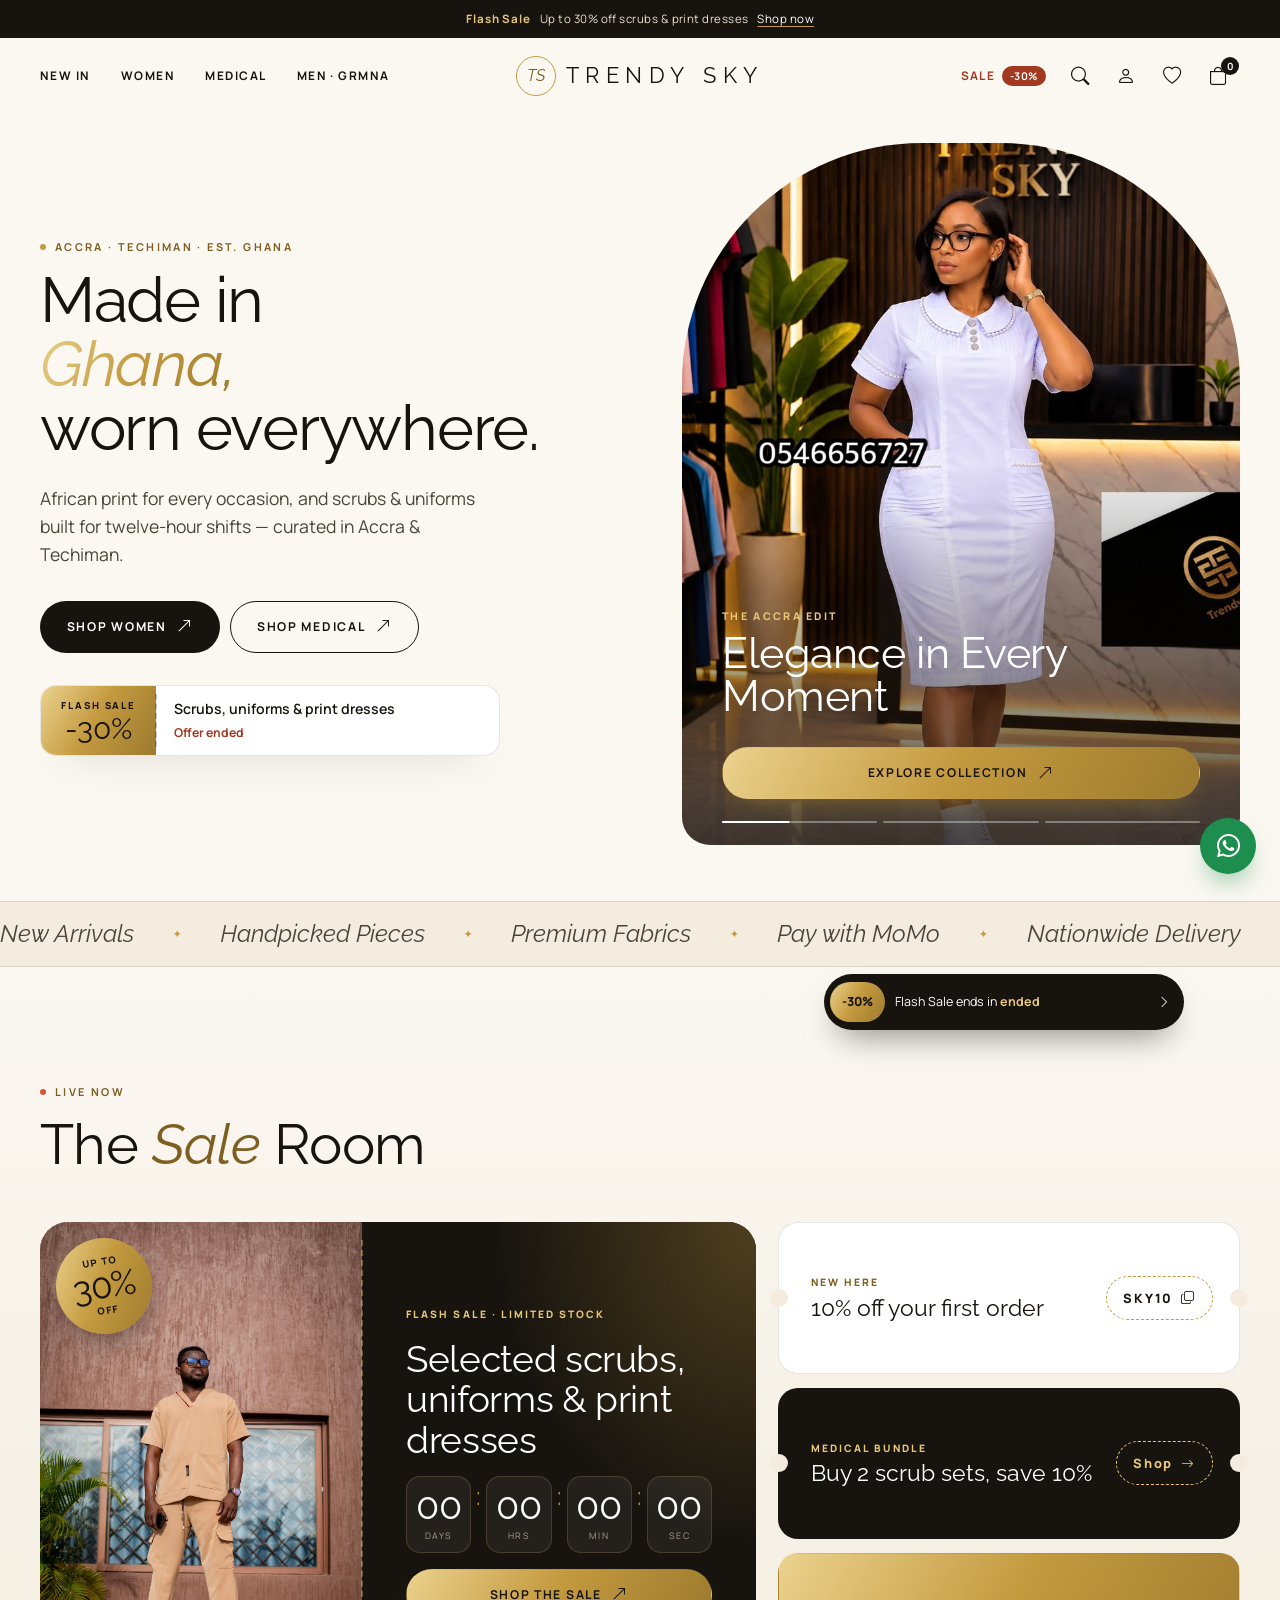
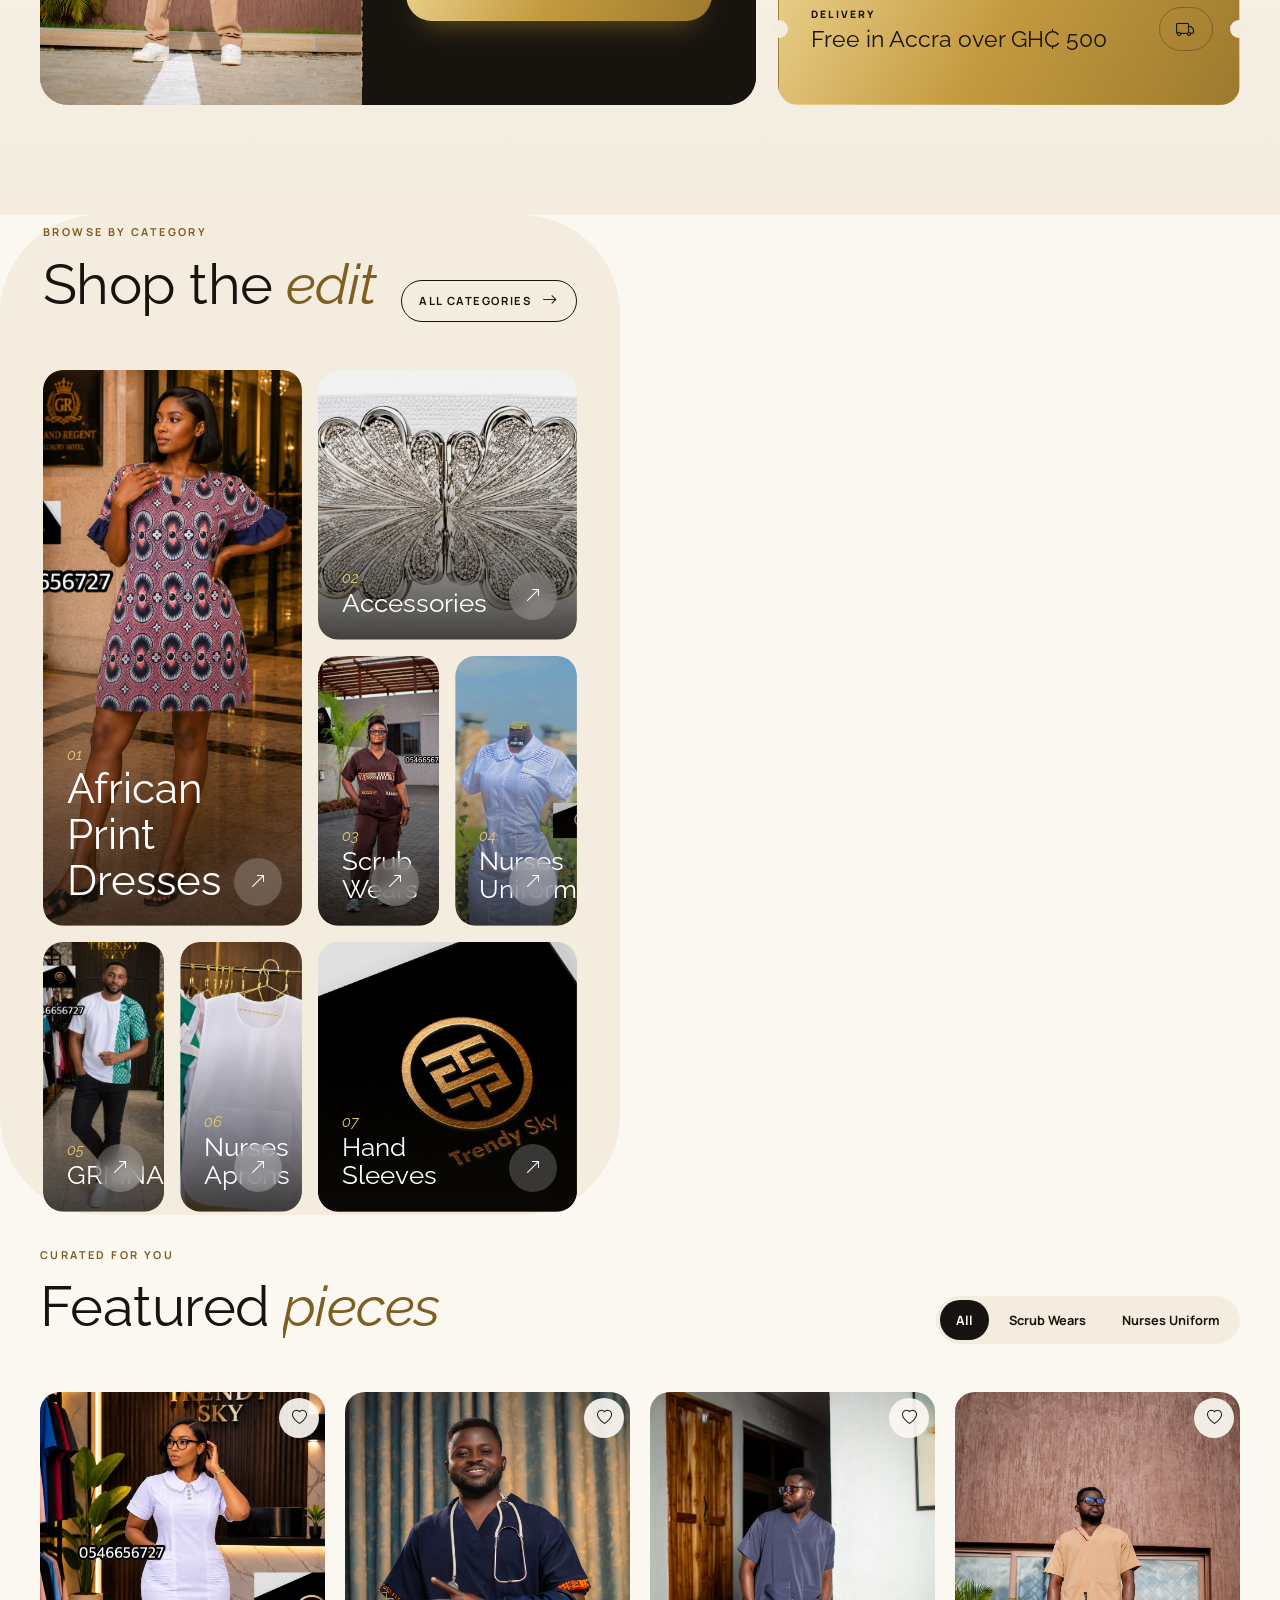
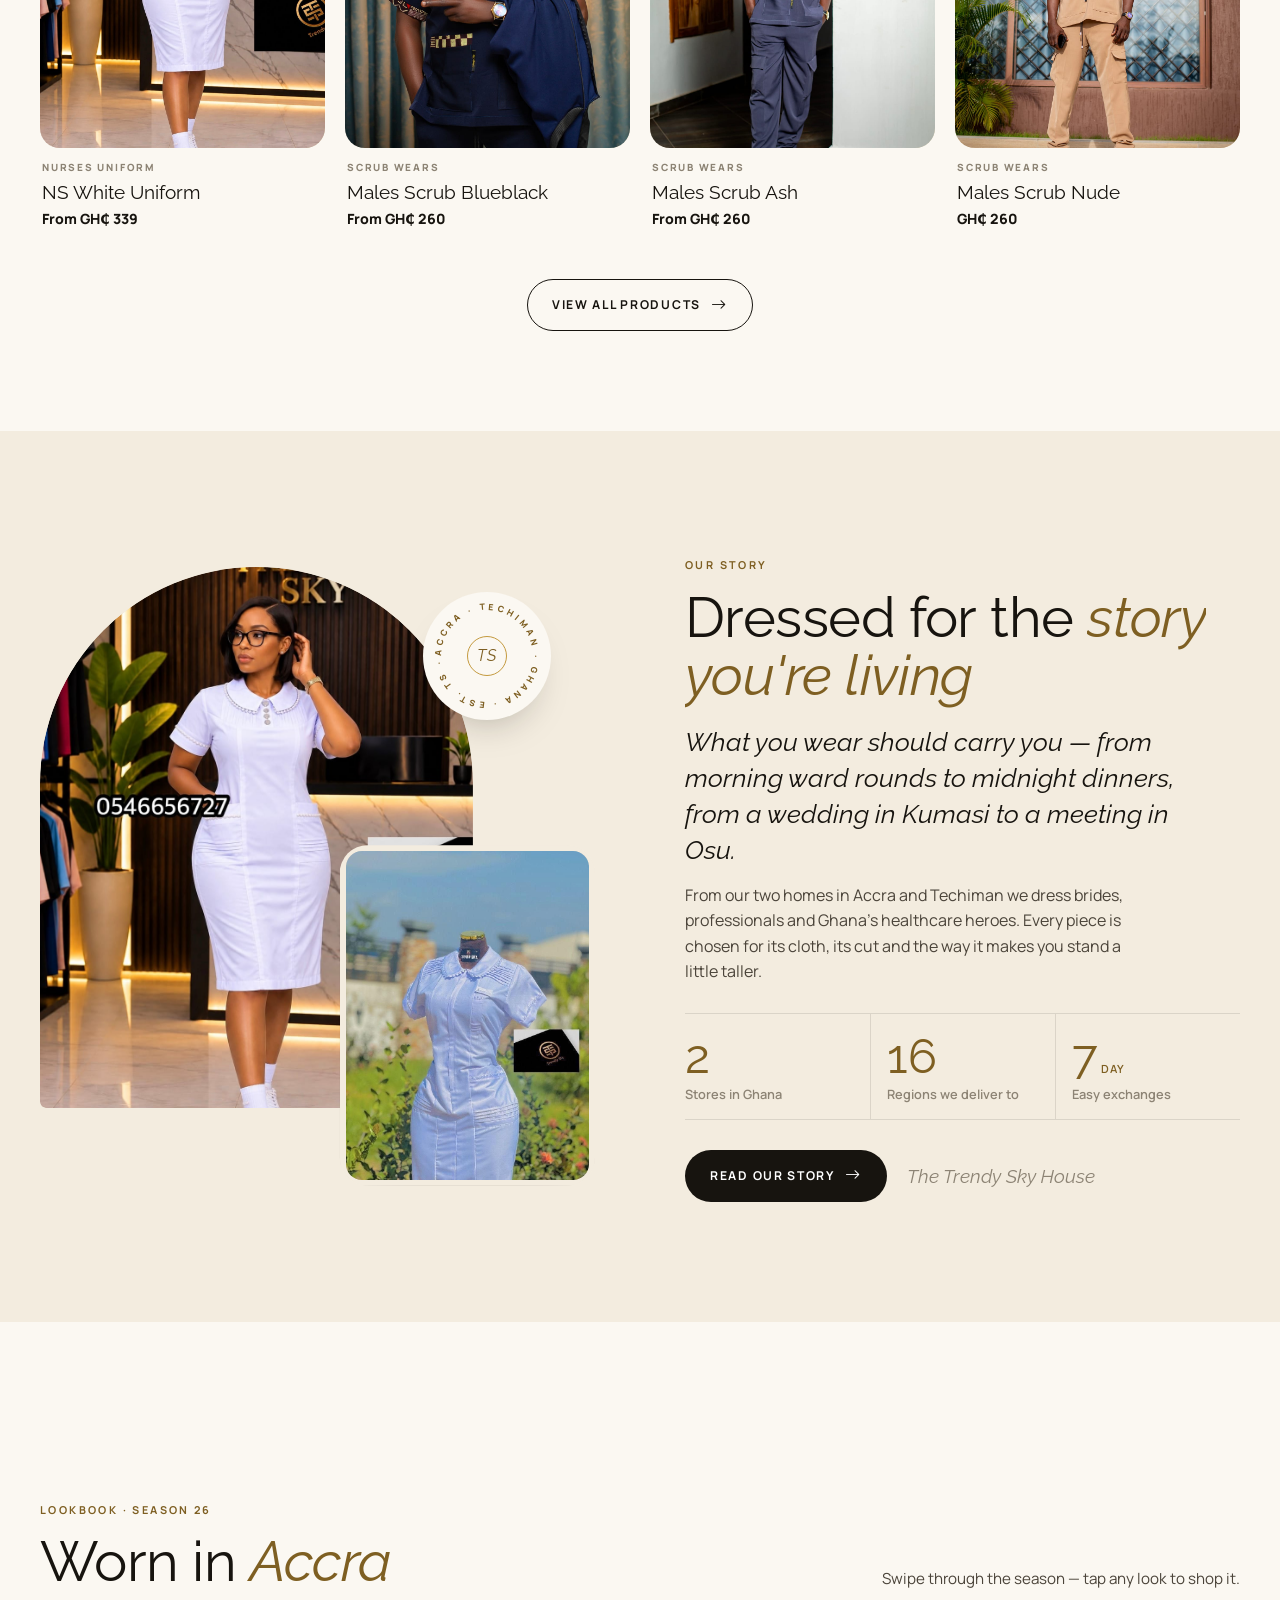
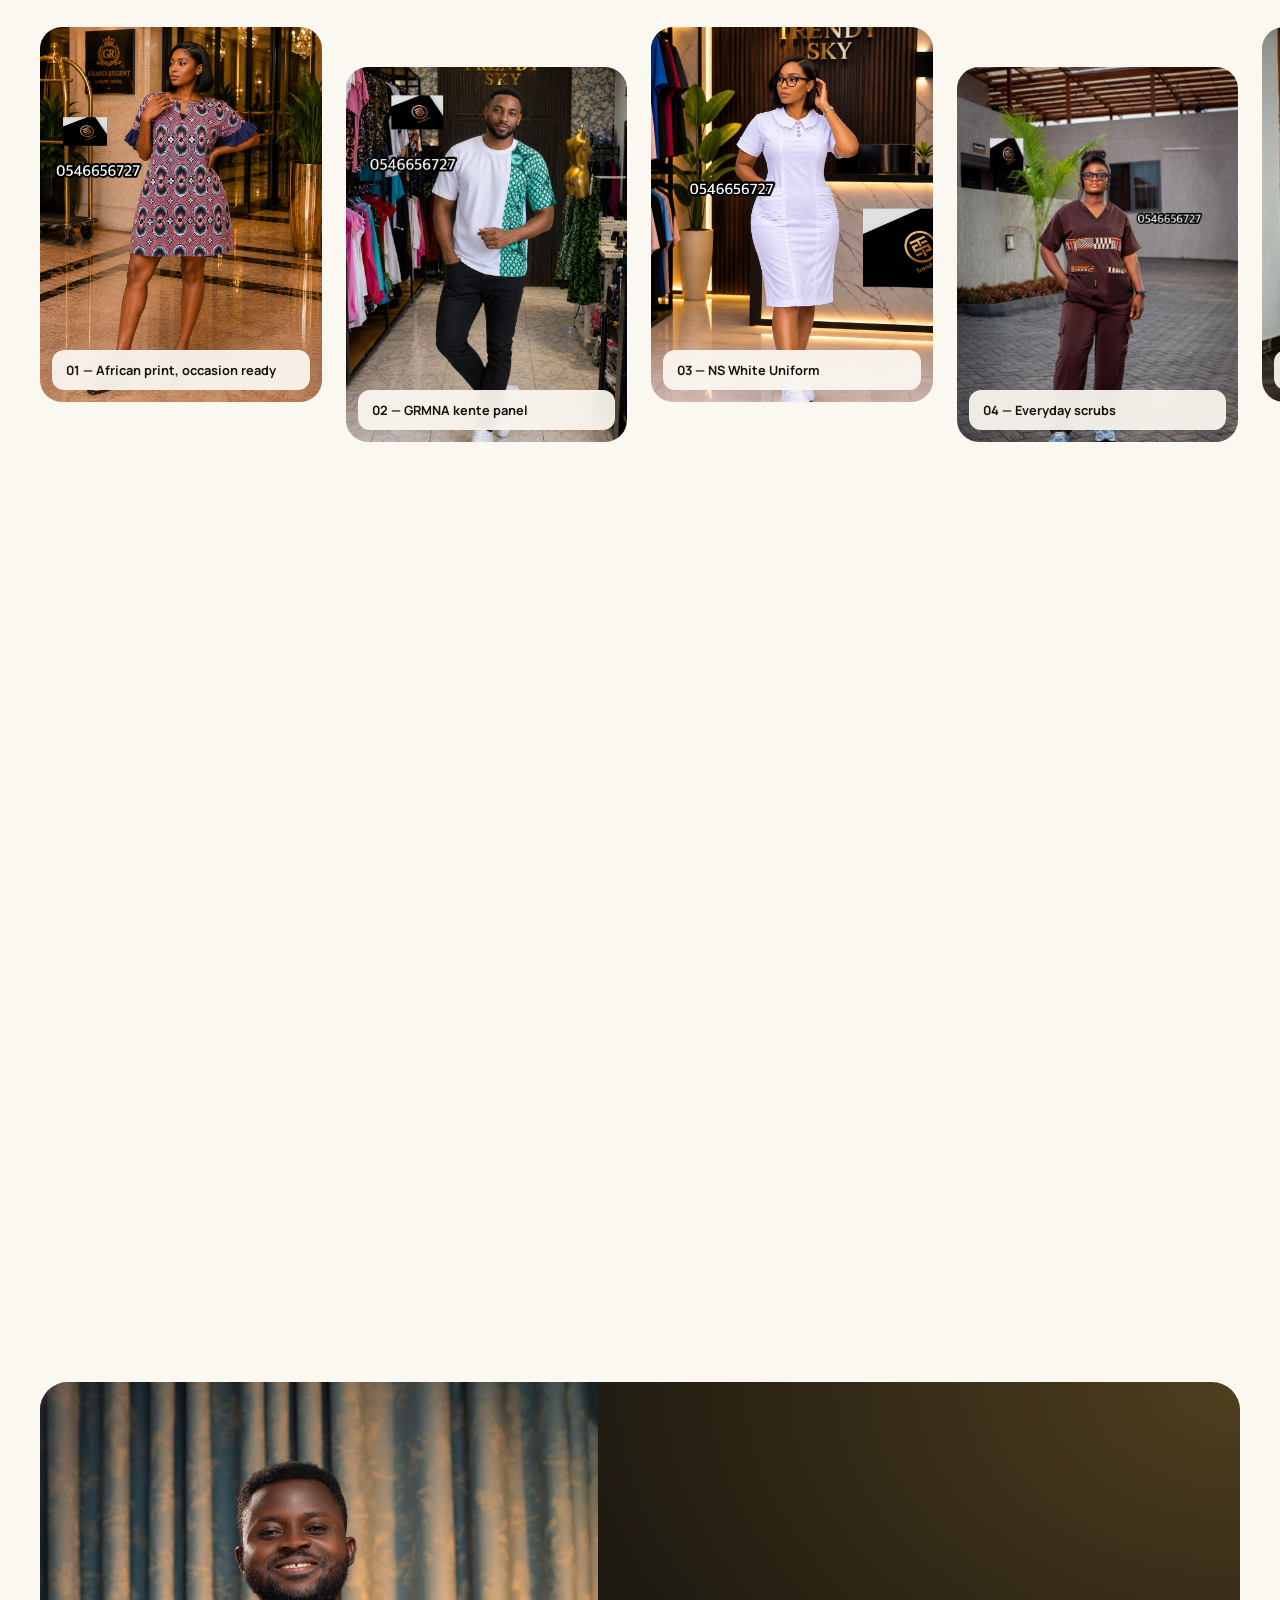
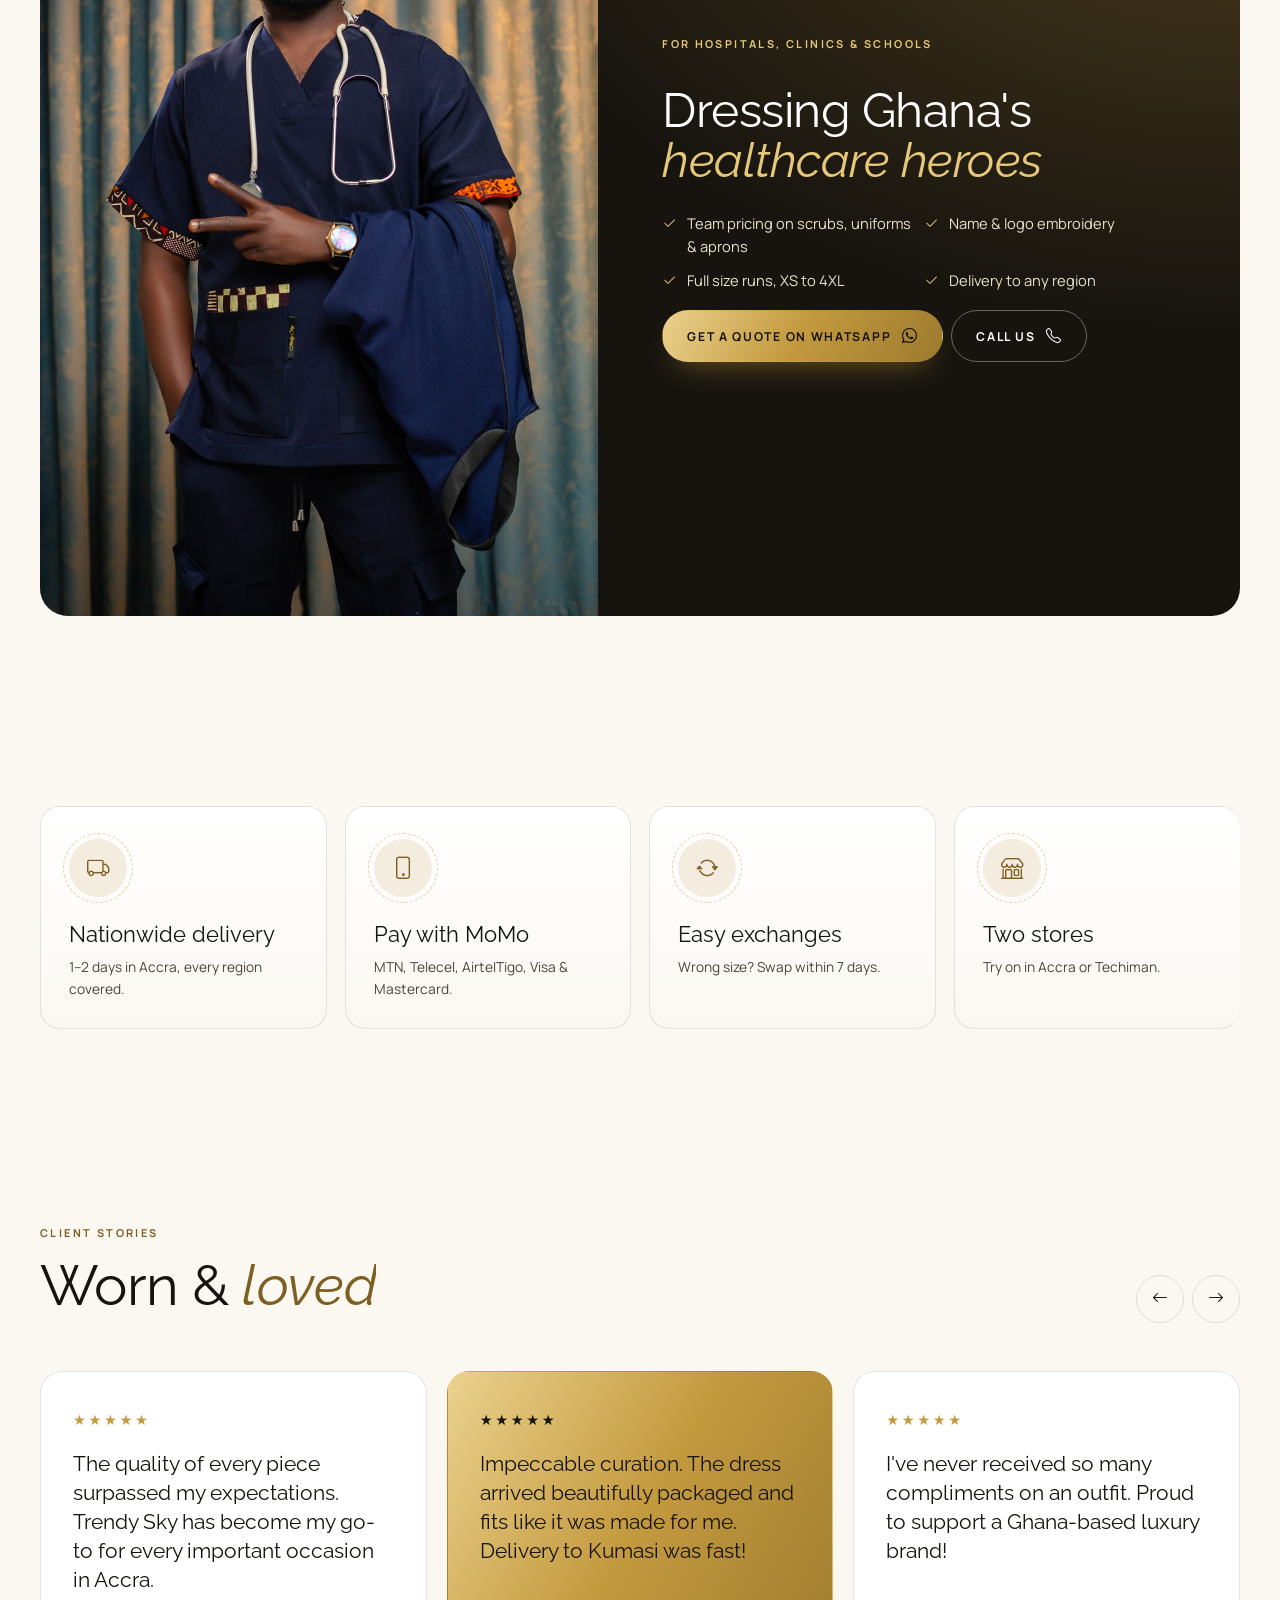
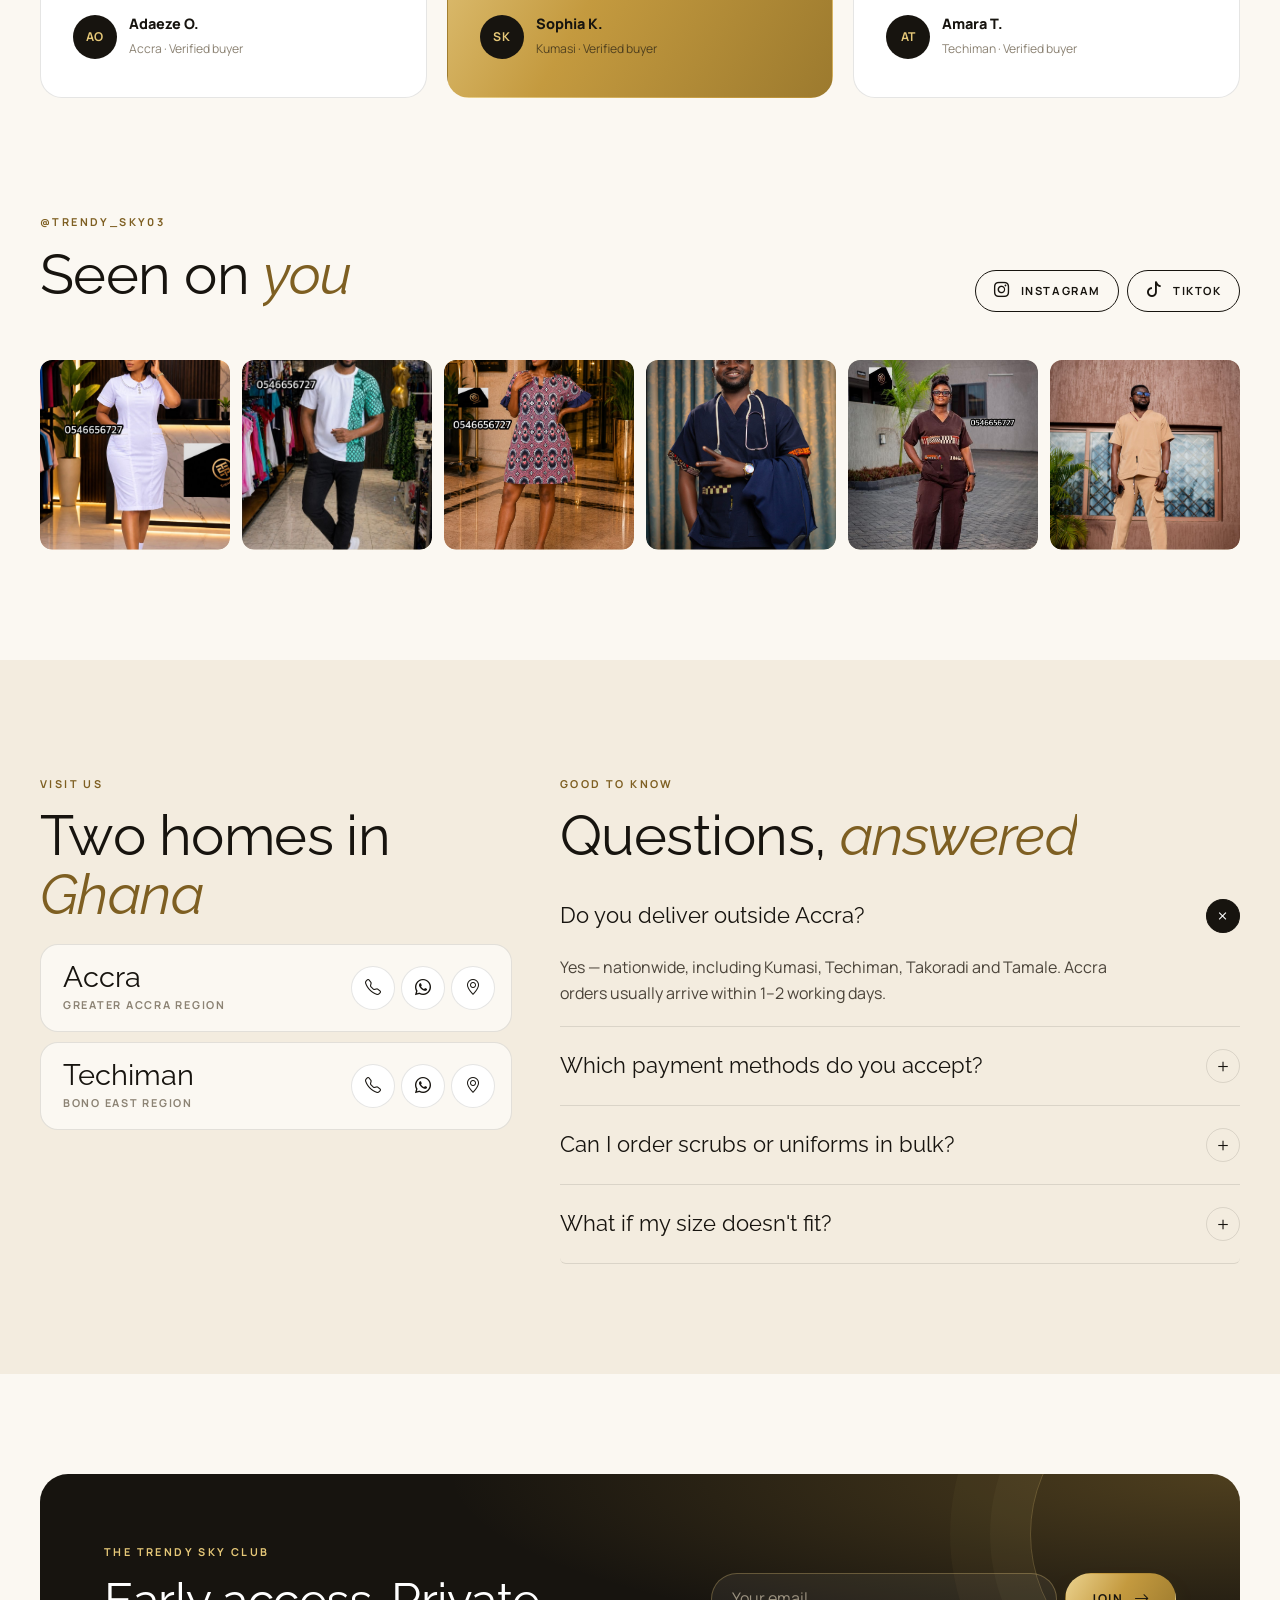
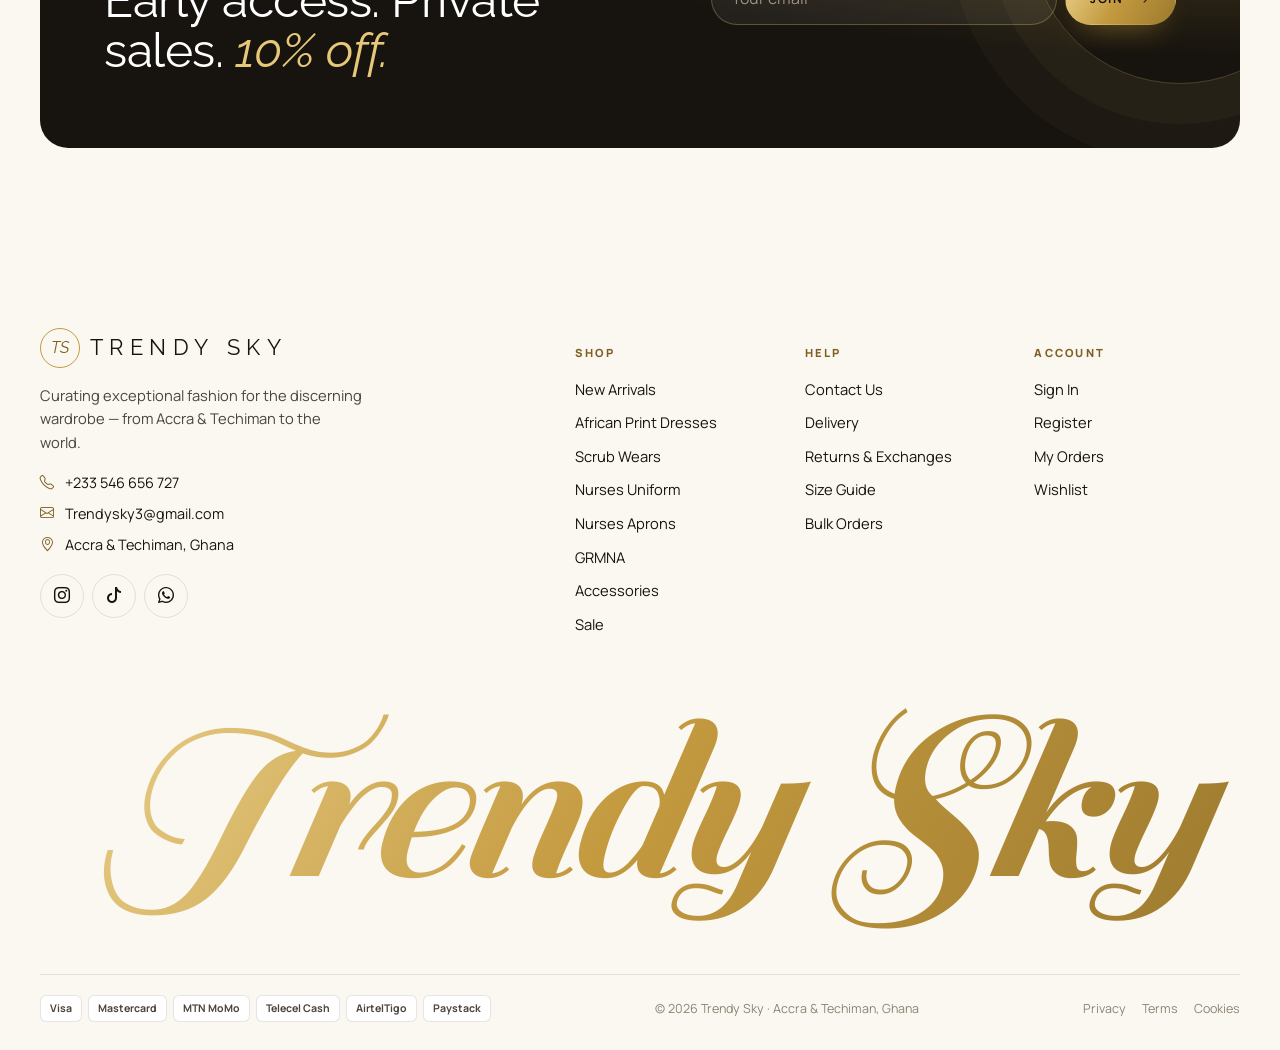
==== commit 426fb8bc: "added shop page" ====
--- a/index.html
+++ b/index.html
@@ -194,36 +194,32 @@
         <div class="stories__bars" aria-hidden="true"><span></span><span></span><span></span></div>
 
         <figure class="story is-active" aria-roledescription="slide" aria-label="1 of 3">
-          <img src="assets/images/collection-7.jpg" alt="Model wearing a Trendy Sky African print dress in Accra" width="1200" height="1500" fetchpriority="high">
+          <img src="assets/images/banner-1.0z1q~vd5ja6n..jpeg" alt="Model wearing a Trendy Sky African print dress in Accra" width="1200" height="1500" fetchpriority="high">
           <figcaption>
             <span class="story__tag">The Accra Edit</span>
-            <span class="story__title">Occasion <em>prints</em></span>
-            <a href="#" class="story__link">Shop dresses <i class="bi bi-arrow-right"></i></a>
+            <span class="story__title mb-4">Elegance in Every Moment</span>
+            <a class="btn-x btn-x--gold" href="#"><span>Explore Collection</span><i class="bi bi-arrow-up-right"></i></a>
           </figcaption>
         </figure>
         <figure class="story" aria-roledescription="slide" aria-label="2 of 3">
-          <img src="assets/images/product-2.jpg" alt="Males Scrub Blueblack by Trendy Sky with kente trim" width="1200" height="1500" loading="lazy">
+          <img src="assets/images/banner-2.01p3mbntltjwj.jpeg" alt="Males Scrub Blueblack by Trendy Sky with kente trim" width="1200" height="1500" loading="lazy">
           <figcaption>
             <span class="story__tag">Medical wear</span>
-            <span class="story__title">Built for the <em>shift</em></span>
-            <a href="#" class="story__link">Shop scrubs <i class="bi bi-arrow-right"></i></a>
+            <span class="story__title mb-4">Versatile Pieces</span>
+            <a class="btn-x btn-x--gold" href="#"><span>Explore Collection</span><i class="bi bi-arrow-up-right"></i></a>
           </figcaption>
         </figure>
         <figure class="story" aria-roledescription="slide" aria-label="3 of 3">
-          <img src="assets/images/collection-2.jpg" alt="GRMNA menswear shirt with kente print panel" width="1200" height="1500" loading="lazy">
+          <img src="assets/images/banner-5.16jte37f-t6ay.jpeg" alt="GRMNA menswear shirt with kente print panel" width="1200" height="1500" loading="lazy">
           <figcaption>
             <span class="story__tag">GRMNA · Menswear</span>
-            <span class="story__title">Heritage, <em>tailored</em></span>
-            <a href="#" class="story__link">Shop men <i class="bi bi-arrow-right"></i></a>
+            <span class="story__title mb-4">Bold & Beautiful</span>
+            <a class="btn-x btn-x--gold" href="#"><span>Explore Collection</span><i class="bi bi-arrow-up-right"></i></a>
           </figcaption>
         </figure>
 
         <button class="stories__tap stories__tap--prev" type="button" aria-label="Previous look"></button>
         <button class="stories__tap stories__tap--next" type="button" aria-label="Next look"></button>
-        <span class="stories__seal" aria-hidden="true">
-          <svg viewBox="0 0 120 120"><defs><path id="c" d="M60 60m-46 0a46 46 0 1 1 92 0a46 46 0 1 1-92 0"/></defs><text><textPath href="#c">NEW SEASON · NEW SEASON · NEW SEASON ·</textPath></text></svg>
-          <b>26</b>
-        </span>
       </div>
     </div>
   </section>
--- a/assets/css/style.css
+++ b/assets/css/style.css
@@ -239,7 +239,7 @@
 /* stories slider */
 .stories {
   position: relative; overflow: hidden; border-radius: var(--r-lg);
-  aspect-ratio: 4 / 5; max-height: 58svh; min-height: 380px; width: 100%;
+  aspect-ratio: 4 / 5; max-height: 58svh; min-height: 75vh; width: 100%;
   isolation: isolate; touch-action: pan-y;
 }
 @media (min-width: 992px) { .stories { max-height: none; height: min(78vh, 760px); aspect-ratio: auto; border-radius: 240px 240px var(--r-lg) var(--r-lg); } }
@@ -808,3 +808,888 @@
 }
 
 @media (max-width: 400px) { .strip p { font-size: .64rem; gap: .4rem; letter-spacing: 0; } }
+
+
+/* =====================================================================
+   TRENDY SKY — Auth pages (register / login / forgot password)
+   Load AFTER style.css — reuses its colour tokens, buttons, logo & kicker.
+   ===================================================================== */
+
+.auth-body { padding-bottom: 0; min-height: 100vh; display: flex; flex-direction: column; }
+.auth-body .strip p { opacity: 1; transform: none; }
+
+/* ---------- slim header ---------- */
+.auth-hdr { position: relative; z-index: 5; background: var(--bg); border-bottom: 1px solid var(--line); }
+.auth-hdr__bar { height: 64px; display: grid; grid-template-columns: 1fr auto 1fr; align-items: center; }
+.auth-hdr__back, .auth-hdr__help {
+  display: inline-flex; align-items: center; gap: 8px; width: max-content;
+  font-size: .72rem; font-weight: 700; letter-spacing: .14em; text-transform: uppercase; color: var(--ink-2);
+  transition: color .3s var(--e);
+}
+.auth-hdr__back i { font-size: 1rem; transition: transform .4s var(--e); }
+.auth-hdr__back:hover { color: var(--gold-3); }
+.auth-hdr__back:hover i { transform: translateX(-3px); }
+.auth-hdr__help { justify-self: end; }
+.auth-hdr__help i { font-size: 1rem; color: #1E8E4F; }
+.auth-hdr__help:hover { color: var(--gold-3); }
+@media (max-width: 575px) {
+  .auth-hdr__back span, .auth-hdr__help span { display: none; }
+  .auth-hdr__back, .auth-hdr__help { width: 44px; height: 44px; justify-content: center; border-radius: 50%; }
+  .auth-hdr__back i, .auth-hdr__help i { font-size: 1.15rem; }
+}
+@media (min-width: 992px) { .auth-hdr__bar { height: 76px; } }
+
+/* ---------- layout ---------- */
+.auth { flex: 1; }
+.auth__grid { display: grid; }
+@media (min-width: 992px) {
+  .auth__grid { grid-template-columns: 1fr 1fr; min-height: calc(100vh - var(--strip) - 76px - 60px); }
+}
+
+/* ---------- visual panel ---------- */
+.auth-visual {
+  position: relative; overflow: hidden; isolation: isolate; color: #fff;
+  margin: 12px var(--gut) 0; border-radius: var(--r-lg); min-height: 210px;
+  display: flex; align-items: flex-end;
+  background: var(--sand);
+}
+@media (min-width: 768px) { .auth-visual { min-height: 260px; } }
+@media (min-width: 992px) {
+  .auth-visual { margin: 18px 0 18px 18px; min-height: 0; border-radius: 240px 240px var(--r-lg) var(--r-lg); }
+}
+.auth-visual__img {
+  position: absolute; inset: 0; width: 100%; height: 100%; object-fit: cover; object-position: center 22%;
+  z-index: -2; transform: scale(1.08); animation: authZoom 2.4s var(--e) forwards;
+}
+@keyframes authZoom { to { transform: scale(1); } }
+.auth-visual::after {
+  content: ""; position: absolute; inset: 0; z-index: -1;
+  background:
+    linear-gradient(to top, rgba(14,11,6,.88) 0%, rgba(14,11,6,.35) 45%, rgba(14,11,6,.05) 75%),
+    radial-gradient(90% 60% at 0% 100%, rgba(196,154,63,.35), transparent 60%);
+}
+.auth-visual__body { position: relative; padding: 22px; width: 100%; }
+@media (min-width: 992px) { .auth-visual__body { padding: 48px; } }
+.auth-visual .kicker { margin-bottom: .6rem; }
+.auth-visual__title {
+  margin: 0; font: 400 clamp(1.7rem, 6.5vw, 3rem)/1.05 var(--f-d); letter-spacing: -.01em; max-width: 14ch;
+}
+.auth-visual__title em { font-style: italic; color: var(--gold-2); }
+
+.auth-visual__seal {
+  position: absolute; right: 14px; top: 14px; width: 82px; height: 82px; border-radius: 50%;
+  display: grid; place-items: center; background: rgba(251,248,242,.92);
+  -webkit-backdrop-filter: blur(6px); backdrop-filter: blur(6px);
+}
+.auth-visual__seal svg { position: absolute; inset: 3px; animation: spin 20s linear infinite; }
+.auth-visual__seal text { font: 800 8.6px var(--f-t); letter-spacing: .2em; fill: var(--ink); }
+.auth-visual__seal b { font: italic 400 1.25rem/1 var(--f-d); color: var(--gold-3); }
+@media (min-width: 992px) { .auth-visual__seal { width: 116px; height: 116px; right: 40px; top: 120px; } .auth-visual__seal b { font-size: 1.6rem; } }
+
+/* perks list */
+.perks { list-style: none; margin: 26px 0 0; padding: 0; gap: 14px; }
+.perks li { display: flex; gap: 14px; align-items: flex-start; }
+.perks i {
+  flex: none; width: 40px; height: 40px; border-radius: 50%; display: grid; place-items: center;
+  background: rgba(255,255,255,.12); border: 1px solid rgba(230,200,120,.35); color: var(--gold-2); font-size: 1rem;
+}
+.perks span { font-size: .86rem; color: rgba(255,255,255,.72); line-height: 1.45; }
+.perks b { display: block; color: #fff; font-weight: 700; font-size: .92rem; }
+.perks--light { display: grid; margin: 34px 0 0; padding: 22px 18px; border-radius: var(--r); background: var(--paper); border: 1px solid var(--line); }
+.perks--light i { background: #fff; border-color: var(--line); color: var(--gold-3); }
+.perks--light span { color: var(--muted); }
+.perks--light b { color: var(--ink); }
+
+/* ---------- form panel ---------- */
+.auth-panel { display: flex; justify-content: center; align-items: center; padding: 28px var(--gut) 40px; }
+@media (min-width: 992px) { .auth-panel { padding: 56px 40px; } }
+.auth-card { width: 100%; max-width: 470px; }
+
+.auth-line { width: 34px; height: 1px; background: currentColor; display: inline-block; }
+.auth-title {
+  font: 400 clamp(2.4rem, 9vw, 3.4rem)/1 var(--f-d); letter-spacing: -.015em; margin: 0 0 10px;
+}
+.auth-title em { font-style: italic; color: var(--gold-3); }
+.auth-sub { color: var(--ink-2); margin: 0 0 28px; font-size: .95rem; }
+
+/* fields */
+.auth-form { display: grid; gap: 16px; }
+.f-row { display: grid; grid-template-columns: 1fr 1fr; gap: 12px; }
+@media (max-width: 359px) { .f-row { grid-template-columns: 1fr; } }
+.f-field { display: grid; gap: 7px; min-width: 0; align-content: start; }
+.f-label { font-size: .68rem; font-weight: 800; letter-spacing: .18em; text-transform: uppercase; color: var(--ink-2); }
+.f-wrap { position: relative; }
+.f-input {
+  width: 100%; min-height: 54px; padding: 0 16px; border-radius: 14px;
+  border: 1px solid var(--line); background: #fff; color: var(--ink);
+  font: 500 16px var(--f-t); /* 16px stops iOS zoom on focus */
+  transition: border-color .3s var(--e), box-shadow .3s var(--e), background .3s;
+}
+.f-input::placeholder { color: #A9A091; font-weight: 400; }
+.f-input:hover { border-color: rgba(23,20,15,.22); }
+.f-input:focus { outline: none; border-color: var(--gold); box-shadow: 0 0 0 4px rgba(196,154,63,.16); }
+.f-input--icon { padding-left: 46px; }
+.f-input--pw { padding-right: 52px; }
+.f-icon { position: absolute; left: 17px; top: 50%; transform: translateY(-50%); color: var(--muted); pointer-events: none; transition: color .3s; }
+.f-wrap:focus-within .f-icon { color: var(--gold-3); }
+.f-eye {
+  position: absolute; right: 6px; top: 50%; transform: translateY(-50%);
+  width: 44px; height: 44px; border: 0; border-radius: 10px; background: transparent; color: var(--muted); font-size: 1.1rem;
+}
+.f-eye:hover { color: var(--ink); background: var(--paper); }
+
+.f-field.is-invalid .f-input { border-color: var(--sale); box-shadow: 0 0 0 4px rgba(162,58,34,.1); }
+.f-field.is-valid .f-input { border-color: rgba(46,82,64,.55); }
+.f-error { margin: 0; min-height: 0; font-size: .78rem; font-weight: 600; color: var(--sale); }
+.f-error:empty { display: none; }
+.f-field.shake { animation: shake .45s var(--e); }
+@keyframes shake { 20%, 60% { transform: translateX(-5px); } 40%, 80% { transform: translateX(5px); } }
+
+/* password strength */
+.pw-meter { display: grid; grid-template-columns: repeat(4, 1fr); gap: 5px; margin-top: 2px; }
+.pw-meter span { height: 4px; border-radius: 4px; background: var(--sand); transition: background .35s var(--e); }
+.pw-meter[data-level="1"] span:nth-child(-n+1) { background: var(--sale); }
+.pw-meter[data-level="2"] span:nth-child(-n+2) { background: #D08A2E; }
+.pw-meter[data-level="3"] span:nth-child(-n+3) { background: var(--gold); }
+.pw-meter[data-level="4"] span { background: var(--k-green, #2E5240); }
+.pw-hint { margin: 0; font-size: .76rem; color: var(--muted); }
+
+.auth-terms { margin: 2px 0 0; font-size: .82rem; color: var(--ink-2); line-height: 1.55; }
+.auth-terms a, .auth-switch a { color: var(--gold-3); font-weight: 700; text-decoration: underline; text-underline-offset: 3px; text-decoration-color: rgba(126,95,34,.35); transition: text-decoration-color .3s; }
+.auth-terms a:hover, .auth-switch a:hover { color: var(--gold-3); text-decoration-color: currentColor; }
+
+.auth-submit { min-height: 56px; margin-top: 4px; }
+.auth-submit.is-loading { pointer-events: none; }
+.auth-submit.is-loading span { opacity: .7; }
+.auth-submit.is-loading i { animation: spin .8s linear infinite; }
+
+.auth-divider { display: flex; align-items: center; gap: 14px; color: var(--muted); font-size: .72rem; letter-spacing: .2em; text-transform: uppercase; }
+.auth-divider::before, .auth-divider::after { content: ""; flex: 1; height: 1px; background: var(--line); }
+.auth-switch { margin: 0; text-align: center; font-size: .92rem; color: var(--ink-2); }
+
+.auth-trust { list-style: none; padding: 0; margin: 26px 0 0; display: flex; flex-wrap: wrap; justify-content: center; gap: 8px 18px; font-size: .76rem; color: var(--muted); font-weight: 600; }
+.auth-trust i { color: var(--gold-3); margin-right: 4px; }
+
+/* success message */
+.auth-success { display: grid; justify-items: center; text-align: center; gap: 10px; padding: 26px 18px; border-radius: var(--r); background: var(--paper); border: 1px solid var(--line); animation: capIn .6s var(--e) both; }
+.auth-success i { width: 56px; height: 56px; border-radius: 50%; display: grid; place-items: center; background: var(--grad-gold); color: var(--ink); font-size: 1.5rem; }
+.auth-success h2 { font: 400 1.8rem/1.1 var(--f-d); }
+.auth-success p { margin: 0; color: var(--ink-2); font-size: .92rem; }
+
+/* entrance animation */
+.js .auth-rv { opacity: 0; transform: translateY(18px); animation: authIn .9s var(--e) forwards; animation-delay: calc(var(--d, 0s) + .15s); }
+@keyframes authIn { to { opacity: 1; transform: none; } }
+
+/* ---------- footer ---------- */
+.auth-ftr { border-top: 1px solid var(--line); }
+.auth-ftr__bar { min-height: 60px; display: flex; flex-wrap: wrap; align-items: center; justify-content: space-between; gap: 8px 20px; padding-block: 14px; font-size: .76rem; color: var(--muted); }
+.auth-ftr__bar p { margin: 0; }
+.auth-ftr__bar nav { display: flex; gap: 16px; }
+.auth-ftr__bar a:hover { color: var(--gold-3); }
+@media (max-width: 575px) { .auth-ftr__bar { justify-content: center; text-align: center; } }
+
+@media (prefers-reduced-motion: reduce) {
+  .js .auth-rv { opacity: 1; transform: none; animation: none; }
+  .auth-visual__img { animation: none; transform: none; }
+}
+/* ---------- Login page additions (paste at the end of style.css, after the register block) ---------- */
+.f-labelrow { display: flex; align-items: baseline; justify-content: space-between; gap: 12px; }
+.f-forgot {
+  font-size: .8rem; font-weight: 700; color: var(--gold-3);
+  text-decoration: underline; text-underline-offset: 3px; text-decoration-color: rgba(126,95,34,.3);
+  transition: text-decoration-color .3s;
+}
+.f-forgot:hover { color: var(--gold-3); text-decoration-color: currentColor; }
+
+.btn-google {
+  display: flex; align-items: center; justify-content: center; gap: 12px;
+  min-height: 54px; border-radius: 999px; border: 1px solid var(--line); background: #fff;
+  font-size: .78rem; font-weight: 800; letter-spacing: .16em; text-transform: uppercase; color: var(--ink);
+  transition: border-color .3s var(--e), box-shadow .3s var(--e), transform .3s var(--e);
+}
+.btn-google:hover { color: var(--ink); border-color: rgba(23,20,15,.28); box-shadow: 0 14px 28px -20px rgba(23,20,15,.45); transform: translateY(-1px); }
+.btn-google:active { transform: scale(.98); }
+.btn-google svg { flex: none; }
+
+/* login form is short — keep it vertically centred on tall desktop screens */
+@media (min-width: 992px) { .auth-card { padding-block: 10px; } }
+
+/* =====================================================================
+   CART PAGE (cart.html) — paste at the end of style.css
+   ===================================================================== */
+.cart-body { padding-bottom: calc(var(--tabbar) + 76px + env(safe-area-inset-bottom)); }
+.cart-body.cart-is-empty { padding-bottom: calc(var(--tabbar) + env(safe-area-inset-bottom)); }
+@media (min-width: 992px) { .cart-body, .cart-body.cart-is-empty { padding-bottom: 0; } }
+.ibtn.is-current { color: var(--gold-3); }
+
+/* ---------- head ---------- */
+.cart-head { padding: 18px 0 8px; }
+@media (min-width: 992px) { .cart-head { padding: 34px 0 20px; } }
+.crumbs ol { list-style: none; padding: 0; margin: 0 0 18px; display: flex; flex-wrap: wrap; gap: 6px; font-size: .78rem; color: var(--muted); }
+.crumbs li + li::before { content: "/"; margin-right: 6px; opacity: .6; }
+.crumbs a:hover { color: var(--gold-3); }
+.crumbs [aria-current] { color: var(--ink); font-weight: 600; }
+.cart-head__row { display: flex; flex-wrap: wrap; align-items: flex-end; justify-content: space-between; gap: 18px 30px; }
+.cart-title { font: 400 clamp(2.4rem, 9vw, 3.6rem)/1 var(--f-d); letter-spacing: -.015em; margin: 0; }
+.cart-title em { font-style: italic; color: var(--gold-3); }
+.cart-title__n { font: 600 1rem var(--f-t); color: var(--muted); vertical-align: middle; letter-spacing: 0; }
+
+/* progress steps */
+.steps { list-style: none; margin: 0; padding: 0; display: flex; align-items: center; gap: 8px; }
+.steps li { display: inline-flex; align-items: center; gap: 8px; font-size: .74rem; font-weight: 700; letter-spacing: .1em; text-transform: uppercase; color: var(--muted); }
+.steps li + li::before { content: ""; width: 22px; height: 1px; background: var(--line); margin-right: 2px; }
+.steps span { width: 26px; height: 26px; border-radius: 50%; display: grid; place-items: center; border: 1px solid var(--line); font-size: .72rem; letter-spacing: 0; background: #fff; }
+.steps .is-on { color: var(--ink); }
+.steps .is-on span { background: var(--ink); color: var(--gold-2); border-color: var(--ink); }
+@media (min-width: 992px) { .steps li + li::before { width: 40px; } }
+
+/* ---------- layout ---------- */
+.cart-main { padding: 18px 0 40px; }
+@media (min-width: 992px) { .cart-main { padding: 20px 0 80px; } }
+.cart-grid { display: grid; gap: 24px; }
+.cart-grid[hidden] { display: none; }
+@media (min-width: 992px) { .cart-grid { grid-template-columns: minmax(0, 1fr) 400px; gap: 48px; align-items: start; } }
+
+/* free delivery meter */
+.ship { display: flex; gap: 14px; align-items: center; padding: 14px 16px; border-radius: 16px; background: var(--paper); border: 1px solid var(--line); margin-bottom: 18px; }
+.ship > i { flex: none; width: 40px; height: 40px; border-radius: 50%; display: grid; place-items: center; background: #fff; color: var(--gold-3); font-size: 1.1rem; }
+.ship > div { flex: 1; min-width: 0; }
+.ship p { margin: 0 0 8px; font-size: .86rem; }
+.ship__bar { height: 5px; border-radius: 5px; background: var(--sand); overflow: hidden; }
+.ship__bar span { display: block; height: 100%; width: 0; border-radius: inherit; background: var(--grad-gold); transition: width .8s var(--e); }
+.ship.is-done > i { background: var(--grad-gold); color: var(--ink); }
+
+/* list */
+.cart-list-head { grid-template-columns: minmax(0, 1fr) 140px 110px; gap: 20px; padding: 0 0 12px; border-bottom: 1px solid var(--line); font-size: .66rem; font-weight: 800; letter-spacing: .18em; text-transform: uppercase; color: var(--muted); }
+.cart-list-head span:last-child { text-align: right; }
+.cart-list { list-style: none; margin: 0; padding: 0; }
+
+.ci {
+  display: grid; grid-template-columns: 92px minmax(0, 1fr) auto;
+  grid-template-areas: "img info info" "img qty total";
+  gap: 10px 14px; padding: 18px 0; border-bottom: 1px solid var(--line);
+  animation: capIn .6s var(--e) both;
+  transition: opacity .28s var(--e), transform .28s var(--e);
+}
+.ci.is-leaving { opacity: 0; transform: translateX(-16px); }
+@media (min-width: 768px) {
+  .ci { grid-template-columns: 110px minmax(0, 1fr) 140px 110px; grid-template-areas: "img info qty total"; gap: 20px; align-items: center; padding: 22px 0; }
+}
+.ci__img { grid-area: img; display: block; aspect-ratio: 4 / 5; border-radius: 14px; overflow: hidden; background: var(--sand); align-self: start; }
+.ci__img img { width: 100%; height: 100%; object-fit: cover; object-position: center 20%; transition: transform 1s var(--e); }
+.ci__img:hover img { transform: scale(1.05); }
+.ci__info { grid-area: info; min-width: 0; display: grid; gap: 6px; align-content: start; }
+.ci__name { font: 400 1.2rem/1.2 var(--f-d); margin: 0; }
+@media (min-width: 992px) { .ci__name { font-size: 1.35rem; } }
+.ci__name a:hover { color: var(--gold-3); }
+.ci__unit { margin: 0; font-size: .86rem; color: var(--ink-2); font-weight: 600; }
+.ci__size { display: inline-flex; align-items: center; gap: 8px; font-size: .74rem; font-weight: 700; letter-spacing: .12em; text-transform: uppercase; color: var(--muted); width: max-content; }
+.ci__size select {
+  appearance: none; -webkit-appearance: none; min-height: 34px; padding: 0 30px 0 12px; border-radius: 99px;
+  border: 1px solid var(--line); color: var(--ink); font: 700 .82rem var(--f-t); letter-spacing: 0; cursor: pointer;
+  background: #fff url("data:image/svg+xml,%3Csvg xmlns='http://www.w3.org/2000/svg' width='10' height='6'%3E%3Cpath d='M1 1l4 4 4-4' stroke='%2317140F' fill='none' stroke-width='1.4'/%3E%3C/svg%3E") no-repeat right 12px center;
+}
+.ci__size select:focus { outline: none; border-color: var(--gold); box-shadow: 0 0 0 3px rgba(196,154,63,.18); }
+.ci__links { display: flex; flex-wrap: wrap; gap: 4px 16px; margin-top: 2px; }
+.ci__links button { border: 0; background: none; padding: 4px 0; font-size: .78rem; font-weight: 600; color: var(--muted); display: inline-flex; align-items: center; gap: 5px; transition: color .3s; }
+.ci__links button:hover { color: var(--ink); }
+.ci__links [data-remove]:hover { color: var(--sale); }
+.ci__qty { grid-area: qty; align-self: center; }
+.ci__total { grid-area: total; margin: 0; align-self: center; text-align: right; font-weight: 800; font-size: .98rem; }
+
+/* quantity stepper */
+.qty { display: inline-flex; align-items: center; height: 44px; border-radius: 99px; border: 1px solid var(--line); background: #fff; overflow: hidden; }
+.qty button { width: 40px; height: 100%; border: 0; background: transparent; font-size: 1rem; transition: background .25s; }
+.qty button:hover:not([disabled]) { background: var(--paper); }
+.qty button[disabled] { opacity: .3; cursor: not-allowed; }
+.qty input { width: 36px; height: 100%; border: 0; text-align: center; font: 800 .95rem var(--f-t); color: var(--ink); background: transparent; -moz-appearance: textfield; }
+.qty input::-webkit-outer-spin-button, .qty input::-webkit-inner-spin-button { -webkit-appearance: none; margin: 0; }
+.qty input:focus { outline: none; background: var(--paper); }
+
+.cart-actions { display: flex; justify-content: space-between; align-items: center; gap: 12px; padding: 18px 0 6px; }
+.cart-continue, .cart-clear { display: inline-flex; align-items: center; gap: 8px; font-size: .74rem; font-weight: 800; letter-spacing: .14em; text-transform: uppercase; border: 0; background: none; padding: 8px 0; }
+.cart-continue i { transition: transform .4s var(--e); }
+.cart-continue:hover { color: var(--gold-3); }
+.cart-continue:hover i { transform: translateX(-3px); }
+.cart-clear { color: var(--muted); }
+.cart-clear:hover { color: var(--sale); }
+
+/* order note */
+.note-box { margin-top: 14px; border: 1px dashed rgba(23,20,15,.2); border-radius: 16px; padding: 0 16px; }
+.note-box summary { list-style: none; cursor: pointer; padding: 14px 0; font-size: .86rem; font-weight: 600; display: flex; gap: 10px; align-items: center; }
+.note-box summary::-webkit-details-marker { display: none; }
+.note-box summary i { color: var(--gold-3); }
+.note-box[open] summary { padding-bottom: 10px; }
+.note-box__input { min-height: 96px; padding: 12px 14px; resize: vertical; line-height: 1.5; }
+.note-box__count { display: block; text-align: right; color: var(--muted); font-size: .72rem; padding: 6px 0 12px; }
+
+/* ---------- summary ---------- */
+.summary { display: grid; gap: 14px; }
+@media (min-width: 992px) { .summary { position: sticky; top: calc(var(--hdr) + 20px); } }
+.summary__card { padding: 22px 18px; border-radius: var(--r-lg); background: #fff; border: 1px solid var(--line); box-shadow: 0 30px 60px -45px rgba(23,20,15,.35); }
+@media (min-width: 992px) { .summary__card { padding: 30px 28px; } }
+.summary__title { font: 400 1.8rem/1.1 var(--f-d); margin: 0 0 20px; }
+.summary__title em { font-style: italic; color: var(--gold-3); }
+
+.promo { display: grid; gap: 8px; padding-bottom: 20px; border-bottom: 1px solid var(--line); }
+.promo__row { display: flex; gap: 8px; }
+.promo__row .f-input { min-height: 48px; text-transform: uppercase; letter-spacing: .1em; font-weight: 700; }
+.promo__row .f-input::placeholder { text-transform: none; letter-spacing: 0; font-weight: 400; }
+.promo__row .f-input:disabled { background: var(--paper); color: var(--gold-3); }
+.promo__row .btn-x { min-height: 48px; flex: none; }
+.promo__msg { margin: 0; font-size: .8rem; font-weight: 600; }
+.promo__msg:empty { display: none; }
+.promo__msg.is-ok { color: var(--k-green, #2E5240); }
+.promo__msg.is-bad { color: var(--sale); }
+.promo.shake { animation: shake .45s var(--e); }
+
+.deliver { border: 0; padding: 18px 0; margin: 0; display: grid; gap: 8px; border-bottom: 1px solid var(--line); min-width: 0; }
+.deliver legend { float: left; width: 100%; margin-bottom: 8px; }
+.deliver__opt { position: relative; display: block; cursor: pointer; }
+.deliver__opt input { position: absolute; opacity: 0; pointer-events: none; }
+.deliver__box {
+  display: flex; align-items: center; justify-content: space-between; gap: 12px;
+  padding: 12px 14px 12px 42px; border-radius: 14px; border: 1px solid var(--line); background: var(--bg);
+  transition: border-color .3s var(--e), background .3s, box-shadow .3s;
+  position: relative;
+}
+.deliver__box::before { content: ""; position: absolute; left: 14px; top: 50%; width: 18px; height: 18px; margin-top: -9px; border-radius: 50%; border: 1.5px solid rgba(23,20,15,.3); background: #fff; transition: .25s var(--e); }
+.deliver__box b { display: block; font-size: .88rem; }
+.deliver__box small { display: block; font-size: .74rem; color: var(--muted); line-height: 1.35; }
+.deliver__box em { font-style: normal; font-weight: 800; font-size: .86rem; white-space: nowrap; }
+.deliver__opt:hover .deliver__box { border-color: rgba(23,20,15,.25); }
+.deliver__opt input:checked + .deliver__box { border-color: var(--gold); background: #fff; box-shadow: 0 0 0 3px rgba(196,154,63,.14); }
+.deliver__opt input:checked + .deliver__box::before { border: 5px solid var(--ink); }
+.deliver__opt input:focus-visible + .deliver__box { outline: 2px solid var(--gold); outline-offset: 2px; }
+
+.totals { margin: 0; padding: 18px 0 20px; display: grid; gap: 10px; }
+.totals > div { display: flex; justify-content: space-between; gap: 12px; font-size: .92rem; }
+.totals dt { font-weight: 500; color: var(--ink-2); }
+.totals dd { margin: 0; font-weight: 700; }
+.totals > div[hidden] { display: none; }
+.totals__save dd, .totals__save dt { color: var(--k-green, #2E5240); }
+.totals__grand { padding-top: 14px; margin-top: 4px; border-top: 1px solid var(--line); align-items: baseline; }
+.totals__grand dt { font: 400 1.4rem var(--f-d); color: var(--ink); }
+.totals__grand dd { font: 400 1.8rem var(--f-d); }
+
+.summary__cta { min-height: 58px; }
+.pay--center { justify-content: center; margin-top: 16px; }
+.summary__secure { margin: 10px 0 0; text-align: center; font-size: .74rem; color: var(--muted); }
+.summary__secure i { color: var(--gold-3); }
+
+.summary__trust { list-style: none; margin: 0; padding: 0; display: grid; gap: 10px; }
+.summary__trust li { display: flex; gap: 12px; align-items: flex-start; padding: 14px 16px; border-radius: 16px; background: var(--paper); }
+.summary__trust i { flex: none; width: 36px; height: 36px; border-radius: 50%; display: grid; place-items: center; background: #fff; color: var(--gold-3); }
+.summary__trust span { font-size: .82rem; color: var(--muted); }
+.summary__trust b { display: block; color: var(--ink); font-size: .88rem; }
+.summary__trust a { color: var(--gold-3); font-weight: 700; text-decoration: underline; text-underline-offset: 3px; }
+
+/* ---------- empty state ---------- */
+.cart-empty { max-width: 520px; margin: 30px auto 10px; text-align: center; display: grid; justify-items: center; gap: 14px; }
+.cart-empty[hidden] { display: none; }
+.cart-empty__icon { width: 96px; height: 96px; border-radius: 50%; display: grid; place-items: center; background: var(--paper); color: var(--gold-3); font-size: 2.2rem; position: relative; }
+.cart-empty__icon::after { content: ""; position: absolute; inset: -8px; border-radius: 50%; border: 1px dashed rgba(196,154,63,.45); animation: spin 30s linear infinite; }
+.cart-empty p { color: var(--ink-2); margin: 0 0 8px; }
+
+/* ---------- upsell ---------- */
+.cart-upsell { background: linear-gradient(180deg, var(--bg), var(--paper)); }
+
+/* ---------- mobile sticky checkout bar ---------- */
+.cart-bar {
+  position: fixed; left: 0; right: 0; z-index: 1036; bottom: calc(var(--tabbar) + env(safe-area-inset-bottom));
+  display: flex; align-items: center; justify-content: space-between; gap: 14px;
+  padding: 10px var(--gut); background: rgba(251,248,242,.97);
+  -webkit-backdrop-filter: blur(14px); backdrop-filter: blur(14px);
+  border-top: 1px solid var(--line); box-shadow: 0 -14px 30px -24px rgba(23,20,15,.4);
+}
+.cart-bar[hidden] { display: none; }
+.cart-bar small { display: block; font-size: .64rem; font-weight: 800; letter-spacing: .16em; text-transform: uppercase; color: var(--muted); }
+.cart-bar b { font: 400 1.5rem/1.1 var(--f-d); }
+.cart-bar .btn-x { min-height: 50px; padding: 0 1.6rem; }
+
+/* toast with an Undo button */
+.toast-x.has-action { pointer-events: auto; display: flex; align-items: center; gap: 14px; white-space: nowrap; }
+.toast-x button { border: 0; background: none; color: var(--gold-2); font-weight: 800; font-size: .78rem; letter-spacing: .12em; text-transform: uppercase; padding: 0; }
+.cart-body .toast-x { bottom: calc(var(--tabbar) + 90px); }
+@media (min-width: 992px) { .cart-body .toast-x { bottom: 40px; } }
+/* =====================================================================
+   CHECKOUT PAGE (checkout.html) — paste at the end of style.css,
+   after the register, login and cart blocks (it reuses their classes).
+   ===================================================================== */
+.co-secure { justify-self: end; display: inline-flex; align-items: center; gap: 8px; font-size: .72rem; font-weight: 700; letter-spacing: .14em; text-transform: uppercase; color: var(--ink-2); }
+.co-secure i { font-size: 1rem; color: var(--gold-3); }
+@media (max-width: 575px) { .co-secure span { display: none; } .co-secure { width: 44px; height: 44px; justify-content: center; } .co-secure i { font-size: 1.2rem; } }
+
+.co { flex: 1; padding: 16px 0 48px; }
+@media (min-width: 992px) { .co { padding: 44px 0 90px; } }
+.co__grid { display: grid; gap: 16px; }
+.co__grid[hidden] { display: none; }
+@media (min-width: 992px) {
+  .co__grid { grid-template-columns: minmax(0, 1fr) 420px; gap: 40px; align-items: start; }
+  .co-main { grid-column: 1; grid-row: 1; }
+  .co-sum { grid-column: 2; grid-row: 1; position: sticky; top: 24px; }
+}
+
+/* ---------- mobile summary toggle ---------- */
+.co-toggle {
+  display: flex; align-items: center; justify-content: space-between; gap: 12px; width: 100%;
+  padding: 14px 16px; border-radius: 16px; border: 1px solid var(--line); background: var(--paper);
+  font-size: .86rem; font-weight: 700; color: var(--gold-3);
+}
+.co-toggle > span { display: inline-flex; align-items: center; gap: 8px; }
+.co-toggle b { font: 400 1.35rem var(--f-d); color: var(--ink); }
+.co-toggle__chev { transition: transform .35s var(--e); }
+.co-toggle[aria-expanded="true"] .co-toggle__chev { transform: rotate(180deg); }
+@media (max-width: 991px) {
+  .co-sum { display: none; }
+  .co-sum.is-open { display: grid; animation: capIn .45s var(--e) both; }
+}
+
+/* ---------- summary card ---------- */
+.co-sum { gap: 14px; }
+@media (min-width: 992px) { .co-sum { display: grid; } }
+.co-sum__card { padding: 22px 18px; border-radius: var(--r-lg); background: var(--paper); border: 1px solid var(--line); }
+@media (min-width: 992px) { .co-sum__card { padding: 30px 28px; } }
+.co-sum__head { display: flex; align-items: baseline; justify-content: space-between; gap: 12px; }
+.co-sum__title { font: 400 1.8rem/1.1 var(--f-d); margin: 0; }
+.co-sum__title em { font-style: italic; color: var(--gold-3); }
+.co-sum__edit { font-size: .76rem; font-weight: 800; letter-spacing: .12em; text-transform: uppercase; color: var(--gold-3); text-decoration: underline; text-underline-offset: 3px; }
+.co-sum__sub { margin: 6px 0 18px; font-size: .86rem; color: var(--ink-2); }
+
+.co-items { list-style: none; margin: 0; padding: 0 0 4px; display: grid; gap: 16px; max-height: 340px; overflow-y: auto; scrollbar-width: thin; }
+.co-item { display: grid; grid-template-columns: 64px minmax(0, 1fr) auto; gap: 14px; align-items: center; }
+.co-item__img { position: relative; display: block; width: 64px; aspect-ratio: 4 / 5; border-radius: 12px; background: var(--sand); }
+.co-item__img img { width: 100%; height: 100%; object-fit: cover; object-position: center 20%; border-radius: inherit; }
+.co-item__img b { position: absolute; top: -7px; right: -7px; min-width: 22px; height: 22px; padding: 0 6px; border-radius: 99px; background: var(--ink); color: #fff; font: 800 .68rem/22px var(--f-t); text-align: center; box-shadow: 0 0 0 2px var(--paper); }
+.co-item__info { min-width: 0; display: grid; gap: 4px; }
+.co-item__name { font: 400 1.05rem/1.25 var(--f-d); }
+.co-item__meta { font-size: .72rem; font-weight: 700; letter-spacing: .1em; text-transform: uppercase; color: var(--muted); }
+.co-item__meta i { font-style: normal; opacity: .5; margin: 0 4px; }
+.co-item__price { font-weight: 800; font-size: .92rem; white-space: nowrap; }
+
+.co-ship { display: flex; align-items: center; gap: 12px; margin-top: 18px; padding: 12px 14px; border-radius: 14px; background: #fff; border: 1px solid var(--line); }
+.co-ship > i { color: var(--gold-3); font-size: 1.1rem; }
+.co-ship span { flex: 1; min-width: 0; }
+.co-ship b { display: block; font-size: .86rem; }
+.co-ship small { display: block; font-size: .74rem; color: var(--muted); }
+.co-ship a { font-size: .74rem; font-weight: 800; color: var(--gold-3); text-decoration: underline; text-underline-offset: 3px; }
+.co-sum .totals { padding-bottom: 0; }
+
+.co-trust { list-style: none; margin: 0; padding: 0; gap: 10px; font-size: .8rem; color: var(--muted); }
+.co-trust li { display: flex; align-items: center; gap: 10px; }
+.co-trust i { color: var(--gold-3); }
+.co-trust a { color: var(--gold-3); font-weight: 700; text-decoration: underline; text-underline-offset: 3px; }
+
+/* ---------- form card ---------- */
+.co-card { padding: 24px 18px 26px; border-radius: var(--r-lg); background: #fff; border: 1px solid var(--line); box-shadow: 0 30px 60px -45px rgba(23,20,15,.35); }
+@media (min-width: 768px) { .co-card { padding: 40px; } }
+@media (min-width: 992px) { .co-card { padding: 48px 52px; } }
+.steps .is-done span { background: var(--grad-gold); border-color: transparent; color: var(--ink); }
+.steps .is-done a { color: var(--ink-2); }
+.steps .is-done a:hover { color: var(--gold-3); }
+.co-title { font: 400 clamp(2.4rem, 9vw, 3.4rem)/1 var(--f-d); letter-spacing: -.015em; margin: 22px 0 6px; }
+.co-title em { font-style: italic; color: var(--gold-3); }
+.co-form { display: grid; gap: 18px; }
+.co-section { display: flex; align-items: center; gap: 12px; margin: 18px 0 2px; font-size: .78rem; font-weight: 800; letter-spacing: .2em; text-transform: uppercase; color: var(--gold-3); }
+.co-section span { font: italic 400 1.1rem var(--f-d); letter-spacing: 0; color: var(--muted); }
+.co-section::after { content: ""; flex: 1; height: 1px; background: var(--line); }
+.f-hint { margin: 0; font-size: .76rem; color: var(--muted); }
+.f-opt { text-transform: none; letter-spacing: 0; font-weight: 500; color: var(--muted); }
+.co-note { min-height: 110px; padding: 14px 16px; line-height: 1.5; resize: vertical; }
+
+/* no-refunds notice */
+.co-notice { padding: 16px 16px 14px; border-radius: 16px; border: 1px solid rgba(162,58,34,.28); background: #FDF3F0; transition: border-color .3s, background .3s; }
+.co-notice > p:first-child { display: flex; gap: 10px; margin: 0 0 12px; font-size: .86rem; line-height: 1.5; color: var(--ink-2); }
+.co-notice > p:first-child i { color: var(--sale); margin-top: 2px; }
+.co-notice b { color: var(--sale); }
+.co-notice.is-ok { border-color: rgba(46,82,64,.35); background: #F2F6F1; }
+.co-notice.is-invalid { border-color: var(--sale); box-shadow: 0 0 0 4px rgba(162,58,34,.1); }
+.co-notice.shake { animation: shake .45s var(--e); }
+.co-notice .f-error { margin-top: 8px; }
+.co-check { position: relative; display: flex; align-items: flex-start; gap: 12px; cursor: pointer; font-size: .88rem; font-weight: 600; line-height: 1.45; }
+.co-check input { position: absolute; opacity: 0; width: 22px; height: 22px; margin: 0; }
+.co-check__box { flex: none; width: 22px; height: 22px; border-radius: 7px; border: 1.5px solid rgba(23,20,15,.35); background: #fff; display: grid; place-items: center; color: transparent; transition: .25s var(--e); }
+.co-check input:checked + .co-check__box { background: var(--ink); border-color: var(--ink); color: var(--gold-2); }
+.co-check input:focus-visible + .co-check__box { outline: 2px solid var(--gold); outline-offset: 2px; }
+
+.co-submit { min-height: 58px; margin-top: 4px; }
+.co-submit b { font-weight: 800; }
+.co-submit.is-loading { pointer-events: none; }
+.co-submit.is-loading i { animation: spin .8s linear infinite; }
+.co-after { margin: -4px 0 0; text-align: center; font-size: .76rem; color: var(--muted); }
+.co-after i { color: var(--gold-3); }
+
+/* confirmation */
+.co-done { display: grid; justify-items: center; text-align: center; gap: 8px; padding: 20px 0; animation: capIn .6s var(--e) both; }
+.co-done__icon { width: 76px; height: 76px; border-radius: 50%; display: grid; place-items: center; background: var(--grad-gold); color: var(--ink); font-size: 2rem; margin-bottom: 10px; }
+.co-done .kicker { margin: 0; }
+.co-done .co-title { margin: 0 0 6px; }
+.co-done p { margin: 0; color: var(--ink-2); max-width: 46ch; }
+.co-done__total { margin: 8px 0 14px !important; font-size: 1.05rem; }
+
+/* cart page: refund note under the checkout button */
+.summary__refund { margin: 12px 0 0; padding: 10px 12px; border-radius: 12px; background: #FDF3F0; color: var(--sale); font-size: .76rem; font-weight: 600; line-height: 1.45; display: flex; gap: 8px; }
+
+/* =====================================================================
+   COLLECTION / SHOP PAGE (shop.html) — paste at the end of style.css
+   (uses .crumbs, .cart-empty__icon from the cart block)
+   ===================================================================== */
+
+/* ---------- head: collection banner ---------- */
+.shop-head { padding: 14px 0 6px; }
+@media (min-width: 992px) { .shop-head { padding: 26px 0 10px; } }
+.shop-hero {
+  position: relative; overflow: hidden; isolation: isolate;
+  display: grid; gap: 24px; align-items: center;
+  padding: 22px 20px 26px; border-radius: var(--r-lg);
+  background:
+    radial-gradient(70% 90% at 100% 0%, rgba(196,154,63,.22), transparent 60%),
+    radial-gradient(60% 80% at 0% 100%, rgba(230,200,120,.18), transparent 60%),
+    var(--paper);
+  border: 1px solid var(--line);
+}
+.shop-hero::before {
+  content: "TS"; position: absolute; z-index: -1; right: -2%; bottom: -24%;
+  font: italic 400 clamp(14rem, 40vw, 30rem)/1 var(--f-d); color: transparent;
+  -webkit-text-stroke: 1px rgba(196,154,63,.22); pointer-events: none;
+}
+@media (min-width: 768px) { .shop-hero { grid-template-columns: 1.1fr 1fr; padding: 34px 36px; } }
+@media (min-width: 992px) { .shop-hero { padding: 44px 56px; gap: 40px; min-height: 400px; } }
+.shop-hero .crumbs ol { margin-bottom: 16px; }
+.shop-title { font: 400 clamp(2.8rem, 11vw, 4.6rem)/.95 var(--f-d); letter-spacing: -.02em; margin: 0 0 14px; }
+.shop-title em { font-style: italic; color: var(--gold-3); }
+.shop-hero__intro { margin: 0 0 22px; color: var(--ink-2); max-width: 44ch; font-size: .95rem; }
+@media (min-width: 992px) { .shop-hero__intro { font-size: 1.02rem; } }
+.shop-hero__stats { list-style: none; margin: 0; padding: 16px 0 0; display: grid; grid-template-columns: repeat(3, auto); justify-content: start; gap: 0; border-top: 1px solid var(--line); }
+.shop-hero__stats li { padding: 0 18px; border-left: 1px solid var(--line); }
+.shop-hero__stats li:first-child { padding-left: 0; border-left: 0; }
+.shop-hero__stats b { display: block; font: 400 clamp(1.6rem, 6vw, 2.2rem)/1 var(--f-d); color: var(--gold-3); }
+.shop-hero__stats small { font: 700 .62rem var(--f-t); letter-spacing: .08em; margin-right: 3px; vertical-align: top; }
+.shop-hero__stats span { display: block; margin-top: 6px; font-size: .64rem; font-weight: 800; letter-spacing: .16em; text-transform: uppercase; color: var(--muted); }
+
+/* photo collage */
+.shop-hero__art { position: relative; height: 210px; }
+@media (min-width: 768px) { .shop-hero__art { height: 300px; } }
+@media (min-width: 992px) { .shop-hero__art { height: 330px; } }
+.shop-hero__img { position: absolute; overflow: hidden; background: var(--sand); box-shadow: 0 30px 50px -30px rgba(23,20,15,.5); border: 5px solid var(--bg); }
+.shop-hero__img img { width: 100%; height: 100%; object-fit: cover; object-position: center 22%; transition: transform 1.4s var(--e); }
+.shop-hero:hover .shop-hero__img img { transform: scale(1.05); }
+.shop-hero__img--a { left: 0; bottom: 0; width: 34%; height: 78%; border-radius: 999px 999px 20px 20px; animation: heroFloat 7s var(--e2) infinite; }
+.shop-hero__img--b { left: 30%; top: 0; width: 40%; height: 100%; border-radius: 999px 999px 24px 24px; z-index: 2; }
+.shop-hero__img--c { right: 0; top: 10%; width: 30%; aspect-ratio: 1; border-radius: 50%; animation: heroFloat 7s var(--e2) -3.5s infinite; }
+@keyframes heroFloat { 50% { transform: translateY(-10px); } }
+.shop-hero__seal {
+  position: absolute; z-index: 3; right: 6%; bottom: 2%; width: 86px; height: 86px; border-radius: 50%;
+  display: grid; place-items: center; background: var(--ink); box-shadow: 0 16px 30px -14px rgba(0,0,0,.5);
+}
+.shop-hero__seal svg { position: absolute; inset: 4px; animation: spin 18s linear infinite; }
+.shop-hero__seal text { font: 800 8.4px var(--f-t); letter-spacing: .2em; fill: var(--gold-2); }
+.shop-hero__seal b { font: italic 400 1.5rem/1 var(--f-d); color: #fff; }
+@media (min-width: 992px) { .shop-hero__seal { width: 104px; height: 104px; } .shop-hero__seal b { font-size: 1.8rem; } }
+@media (max-width: 767px) {
+  .shop-hero__art { order: -1; height: 150px; }
+  .shop-hero__stats li { padding: 0 14px; }
+  .shop-hero__stats span { white-space: nowrap; letter-spacing: .12em; }
+  .shop-hero__img--a { width: 30%; }
+  .shop-hero__img--b { left: 33%; width: 34%; }
+  .shop-hero__seal { width: 72px; height: 72px; right: 2%; }
+  .shop-hero__seal text { font-size: 9px; }
+}
+.js .shop-hero__img { opacity: 0; transform: translateY(30px) scale(.96); animation: heroImgIn 1.2s var(--e) forwards; }
+.js .shop-hero__img--a { animation: heroImgIn 1.2s var(--e) .1s forwards, heroFloat 7s var(--e2) 1.4s infinite; }
+.js .shop-hero__img--b { animation-delay: .22s; }
+.js .shop-hero__img--c { animation: heroImgIn 1.2s var(--e) .34s forwards, heroFloat 7s var(--e2) 2s infinite; }
+@keyframes heroImgIn { to { opacity: 1; transform: none; } }
+
+/* quick category pills */
+.cpills {
+  display: flex; gap: 8px; margin: 16px calc(var(--gut) * -1) 0; padding: 2px var(--gut) 6px;
+  overflow-x: auto; scrollbar-width: none; scroll-padding-inline: var(--gut);
+}
+.cpills::-webkit-scrollbar { display: none; }
+@media (min-width: 992px) { .cpills { flex-wrap: wrap; margin: 22px 0 0; padding: 0; } }
+.cpill {
+  flex: none; display: inline-flex; align-items: center; gap: 8px; min-height: 42px; padding: 0 16px;
+  border-radius: 99px; border: 1px solid var(--line); background: #fff; font-size: .82rem; font-weight: 700; white-space: nowrap;
+  transition: background .3s var(--e), color .3s, border-color .3s;
+}
+.cpill span { font-size: .7rem; font-weight: 700; color: var(--muted); background: var(--paper); border-radius: 99px; padding: 2px 8px; transition: inherit; }
+.cpill:hover { border-color: var(--ink); }
+.cpill.is-on { background: var(--ink); color: #fff; border-color: var(--ink); }
+.cpill.is-on span { background: rgba(255,255,255,.14); color: var(--gold-2); }
+
+/* ---------- layout ---------- */
+.shop { padding: 18px 0 56px; }
+@media (min-width: 992px) { .shop { padding: 26px 0 100px; } }
+.shop__grid { display: grid; gap: 28px; }
+@media (min-width: 992px) { .shop__grid { grid-template-columns: 270px minmax(0, 1fr); gap: 44px; align-items: start; } }
+@media (min-width: 1200px) { .shop__grid { grid-template-columns: 290px minmax(0, 1fr); gap: 56px; } }
+
+/* ---------- sidebar / drawer ---------- */
+.shop-side { --bs-offcanvas-width: min(400px, 92vw); background: var(--bg); }
+.shop-side .offcanvas-header { padding: 16px 18px; border-bottom: 1px solid var(--line); }
+.shop-side .offcanvas-body { padding: 4px 18px 24px; }
+.shop-side__t { font: 400 1.6rem/1 var(--f-d); margin: 0; }
+.shop-side__foot { display: grid; grid-template-columns: auto 1fr; gap: 10px; padding: 14px 18px calc(14px + env(safe-area-inset-bottom)); border-top: 1px solid var(--line); background: var(--bg); }
+.shop-side__foot .btn-x { padding: 0 1.2rem; }
+@media (min-width: 992px) {
+  .shop-side { position: sticky; top: calc(var(--hdr) + 20px); max-height: calc(100vh - var(--hdr) - 40px); overflow-y: auto;overflow-x: hidden; scrollbar-width: thin; padding-right: 6px; }
+  .shop-side .offcanvas-body { display: block; padding: 0; }
+  .hdr.is-up ~ main .shop-side { top: 20px; }
+}
+
+.filters__top { justify-content: space-between; align-items: baseline; padding-bottom: 14px; border-bottom: 1px solid var(--ink); }
+.filters__clear { border: 0; background: none; padding: 0; font-size: .74rem; font-weight: 800; letter-spacing: .12em; text-transform: uppercase; color: var(--gold-3); text-decoration: underline; text-underline-offset: 3px; }
+
+.fgroup { border-bottom: 1px solid var(--line); }
+.fgroup summary {
+  list-style: none; display: flex; align-items: center; gap: 8px; padding: 18px 0; cursor: pointer;
+  font-size: .74rem; font-weight: 800; letter-spacing: .18em; text-transform: uppercase;
+}
+.fgroup summary::-webkit-details-marker { display: none; }
+.fgroup summary::after { content: "+"; margin-left: auto; font: 300 1.3rem/1 var(--f-t); transition: transform .35s var(--e); }
+.fgroup[open] summary::after { transform: rotate(45deg); }
+.fgroup__sel { font-size: .7rem; letter-spacing: .04em; color: var(--gold-3); text-transform: none; }
+.fgroup__body { display: grid; gap: 4px; padding: 0 0 18px; animation: capIn .4s var(--e) both; }
+.fgroup__link { display: inline-block; margin: -8px 0 18px; font-size: .78rem; font-weight: 700; color: var(--gold-3); text-decoration: underline; text-underline-offset: 3px; }
+
+/* checkbox rows */
+.fopt, .ftoggle { position: relative; display: flex; align-items: center; gap: 12px; min-height: 40px; padding: 4px 6px; margin: 0 -6px; border-radius: 10px; cursor: pointer; font-size: .9rem; transition: background .25s; }
+.fopt:hover, .ftoggle:hover { background: var(--paper); }
+.fopt input, .ftoggle input, .fsize input, .fcolor input { position: absolute; opacity: 0; width: 1px; height: 1px; pointer-events: none; }
+.fopt__box { flex: none; width: 20px; height: 20px; border-radius: 6px; border: 1.5px solid rgba(23,20,15,.3); background: #fff; display: grid; place-items: center; color: transparent; font-size: .9rem; transition: .2s var(--e); }
+.fopt input:checked + .fopt__box { background: var(--ink); border-color: var(--ink); color: var(--gold-2); }
+.fopt input:focus-visible + .fopt__box, .ftoggle input:focus-visible + .ftoggle__sw { outline: 2px solid var(--gold); outline-offset: 2px; }
+.fopt__label { flex: 1; min-width: 0; }
+.fopt input:checked ~ .fopt__label, .ftoggle input:checked ~ .fopt__label { font-weight: 700; }
+.fopt__n { flex: none; min-width: 26px; text-align: center; font-size: .72rem; font-weight: 700; color: var(--muted); background: var(--paper); border-radius: 99px; padding: 2px 7px; }
+.is-zero { opacity: .42; }
+
+/* toggle switch */
+.ftoggle__sw { flex: none; position: relative; width: 38px; height: 22px; border-radius: 99px; background: var(--sand); transition: background .3s var(--e); }
+.ftoggle__sw::after { content: ""; position: absolute; top: 3px; left: 3px; width: 16px; height: 16px; border-radius: 50%; background: #fff; box-shadow: 0 2px 6px rgba(0,0,0,.2); transition: transform .3s var(--e); }
+.ftoggle input:checked + .ftoggle__sw { background: var(--ink); }
+.ftoggle input:checked + .ftoggle__sw::after { transform: translateX(16px); background: var(--gold-2); }
+
+/* sizes */
+.fgroup__body--sizes { grid-template-columns: repeat(4, minmax(0, 1fr)); gap: 8px; }
+.fsize { position: relative; cursor: pointer; }
+.fsize span { display: grid; place-items: center; min-height: 42px; padding: 0 6px; border-radius: 12px; border: 1px solid var(--line); background: #fff; font-size: .8rem; font-weight: 700; text-align: center; line-height: 1.1; transition: .2s var(--e); }
+.fsize:last-child { grid-column: span 2; }
+.fsize:hover span { border-color: var(--ink); }
+.fsize input:checked + span { background: var(--ink); color: #fff; border-color: var(--ink); }
+.fsize input:focus-visible + span { outline: 2px solid var(--gold); outline-offset: 2px; }
+.fsize.is-zero span { text-decoration: line-through; }
+
+/* colours */
+.fgroup__body--colors { gap: 2px; }
+.fcolor { position: relative; display: flex; align-items: center; gap: 12px; min-height: 40px; padding: 4px 10px; margin: 0 -6px; border-radius: 10px; cursor: pointer; font-size: .9rem; }
+.fcolor:hover { background: var(--paper); }
+.fcolor__sw { flex: none; width: 24px; height: 24px; border-radius: 50%; background: var(--c); box-shadow: inset 0 0 0 1px rgba(0,0,0,.12); position: relative; transition: box-shadow .25s var(--e); }
+.fcolor input:checked + .fcolor__sw { box-shadow: 0 0 0 2px var(--bg), 0 0 0 4px var(--ink); }
+.fcolor input:focus-visible + .fcolor__sw { outline: 2px solid var(--gold); outline-offset: 4px; }
+.fcolor__name { flex: 1; }
+.fcolor input:checked ~ .fcolor__name { font-weight: 700; }
+
+/* price range */
+.price { padding-top: 6px; }
+.price__track { position: relative; height: 26px; margin: 0 10px; }
+.price__track::before { content: ""; position: absolute; left: 0; right: 0; top: 50%; height: 4px; margin-top: -2px; border-radius: 4px; background: var(--sand); }
+.price__fill { position: absolute; top: 50%; height: 4px; margin-top: -2px; border-radius: 4px; background: var(--grad-gold); }
+.price__track input[type="range"] { position: absolute; left: -10px; right: -10px; width: calc(100% + 20px); top: 0; height: 26px; margin: 0; background: none; pointer-events: none; -webkit-appearance: none; appearance: none; }
+.price__track input[type="range"]::-webkit-slider-runnable-track { height: 26px; background: none; }
+.price__track input[type="range"]::-moz-range-track { background: none; }
+.price__track input[type="range"]::-webkit-slider-thumb { -webkit-appearance: none; pointer-events: auto; width: 22px; height: 22px; margin-top: 2px; border-radius: 50%; background: #fff; border: 2px solid var(--ink); box-shadow: 0 4px 10px -4px rgba(0,0,0,.4); cursor: grab; transition: transform .2s; }
+.price__track input[type="range"]::-moz-range-thumb { pointer-events: auto; width: 18px; height: 18px; border-radius: 50%; background: #fff; border: 2px solid var(--ink); cursor: grab; }
+.price__track input[type="range"]:active::-webkit-slider-thumb { transform: scale(1.15); cursor: grabbing; }
+.price__track input[type="range"]:focus-visible::-webkit-slider-thumb { outline: 2px solid var(--gold); outline-offset: 2px; }
+.price__inputs { display: grid; grid-template-columns: 1fr auto 1fr; align-items: center; gap: 8px; margin-top: 14px; }
+.price__inputs i { color: var(--muted); font-style: normal; }
+.price__inputs label { display: flex; align-items: center; gap: 4px; min-height: 46px; padding: 0 12px; border-radius: 12px; border: 1px solid var(--line); background: #fff; position: relative; }
+.price__inputs label:focus-within { border-color: var(--gold); box-shadow: 0 0 0 3px rgba(196,154,63,.16); }
+.price__inputs span { position: absolute; top: -8px; left: 10px; padding: 0 4px; background: var(--bg); font-size: .6rem; font-weight: 800; letter-spacing: .14em; text-transform: uppercase; color: var(--muted); }
+.price__inputs b { font-size: .78rem; color: var(--muted); }
+.price__inputs input { width: 100%; min-width: 0; border: 0; background: none; font: 700 16px var(--f-t); color: var(--ink); -moz-appearance: textfield; }
+.price__inputs input:focus { outline: none; }
+.price__inputs input::-webkit-outer-spin-button, .price__inputs input::-webkit-inner-spin-button { -webkit-appearance: none; margin: 0; }
+.price__hint { margin: 10px 0 0; font-size: .76rem; color: var(--muted); }
+
+.side-help { margin-top: 22px; gap: 12px; align-items: flex-start; padding: 16px; border-radius: 16px; background: var(--paper); }
+.side-help > i { flex: none; width: 36px; height: 36px; border-radius: 50%; display: grid; place-items: center; background: #1E8E4F; color: #fff; }
+.side-help p { margin: 0; font-size: .82rem; color: var(--muted); }
+.side-help b { display: block; color: var(--ink); }
+.side-help a { color: var(--gold-3); font-weight: 700; text-decoration: underline; text-underline-offset: 3px; }
+
+/* ---------- toolbar ---------- */
+.shop-bar {
+  position: sticky; top: var(--hdr); z-index: 20; display: flex; align-items: center; gap: 10px 14px; flex-wrap: wrap;
+  margin: 0 calc(var(--gut) * -1) 14px; padding: 10px var(--gut);
+  background: rgba(251,248,242,.94); -webkit-backdrop-filter: blur(12px); backdrop-filter: blur(12px);
+  border-block: 1px solid var(--line); transition: top .5s var(--e);
+}
+.hdr.is-up ~ main .shop-bar { top: 0; }
+@media (min-width: 992px) { .shop-bar { position: static; margin: 0 0 16px; padding: 0 0 16px; background: none; backdrop-filter: none; -webkit-backdrop-filter: none; border-top: 0; } }
+.shop-bar__filters {
+  display: inline-flex; align-items: center; gap: 8px; min-height: 42px; padding: 0 16px; border-radius: 99px;
+  border: 1px solid var(--ink); background: var(--ink); color: #fff; font-size: .78rem; font-weight: 800; letter-spacing: .1em; text-transform: uppercase;
+}
+.shop-bar__badge { min-width: 20px; height: 20px; padding: 0 6px; border-radius: 99px; background: var(--gold-2); color: var(--ink); font-size: .68rem; line-height: 20px; text-align: center; letter-spacing: 0; }
+.shop-bar__badge[hidden] { display: none; }
+.shop-bar__count { margin: 0; font-size: .86rem; color: var(--muted); }
+.shop-bar__count b { color: var(--ink); }
+.shop-bar__right { margin-left: auto; display: flex; align-items: center; gap: 10px; }
+@media (max-width: 575px) {
+  .shop-bar__count { order: 3; width: 100%; font-size: .78rem; }
+}
+.sort { display: inline-flex; align-items: center; gap: 10px; font-size: .74rem; font-weight: 800; letter-spacing: .14em; text-transform: uppercase; color: var(--muted); }
+.sort select {
+  appearance: none; -webkit-appearance: none; min-height: 42px; padding: 0 38px 0 16px; border-radius: 99px; max-width: 200px;
+  border: 1px solid var(--line); color: var(--ink); font: 700 .84rem var(--f-t); letter-spacing: 0; text-transform: none; cursor: pointer;
+  background: #fff url("data:image/svg+xml,%3Csvg xmlns='http://www.w3.org/2000/svg' width='10' height='6'%3E%3Cpath d='M1 1l4 4 4-4' stroke='%2317140F' fill='none' stroke-width='1.4'/%3E%3C/svg%3E") no-repeat right 16px center;
+}
+.sort select:focus { outline: none; border-color: var(--gold); box-shadow: 0 0 0 3px rgba(196,154,63,.18); }
+@media (max-width: 400px) { .sort select { max-width: 150px; } }
+.cols { display: inline-flex; gap: 2px; padding: 3px; border-radius: 99px; background: var(--paper); }
+.cols button { width: 36px; height: 36px; border: 0; border-radius: 50%; background: transparent; color: var(--muted); place-items: center; display: inline-grid; transition: .25s var(--e); }
+.cols button.d-none { display: none !important; }
+@media (min-width: 768px) { .cols button.d-md-inline-grid { display: inline-grid !important; } .cols button.d-md-none { display: none !important; } }
+@media (min-width: 1200px) { .cols button.d-xl-inline-grid { display: inline-grid !important; } }
+.cols button.is-on { background: #fff; color: var(--ink); box-shadow: 0 2px 8px -4px rgba(0,0,0,.3); }
+
+/* active chips */
+.chips { display: flex; flex-wrap: wrap; gap: 8px; margin: 0 0 18px; }
+.chips[hidden] { display: none; }
+.chip { display: inline-flex; align-items: center; gap: 6px; min-height: 36px; padding: 0 10px 0 14px; border-radius: 99px; border: 1px solid var(--line); background: #fff; font-size: .8rem; font-weight: 600; animation: capIn .35s var(--e) both; transition: border-color .25s, background .25s; }
+.chip:hover { border-color: var(--ink); }
+.chip i { font-size: 1rem; color: var(--muted); }
+.chip--clear { border: 0; background: none; padding: 0 8px; font-weight: 800; color: var(--gold-3); text-decoration: underline; text-underline-offset: 3px; }
+
+/* ---------- product grid ---------- */
+.shop-grid { gap: 26px 10px; }
+.shop-grid[data-cols="1"] { grid-template-columns: minmax(0, 1fr); }
+@media (min-width: 768px) {
+  .shop-grid, .shop-grid[data-cols] { grid-template-columns: repeat(3, minmax(0, 1fr)); gap: 34px 16px; }
+}
+@media (min-width: 1200px) {
+  .shop-grid { gap: 40px 20px; }
+  .shop-grid[data-cols="4"] { grid-template-columns: repeat(4, minmax(0, 1fr)); gap: 34px 16px; }
+}
+.shop-grid .pc[hidden] { display: none; }
+.pill--out { background: var(--ink); color: #fff; }
+.pc.is-soldout .pc__media img { filter: grayscale(.55); opacity: .8; }
+.pc__note--out { color: var(--muted); }
+.pc__add[disabled] { opacity: .7; cursor: not-allowed; background: rgba(251,248,242,.9); color: var(--ink); }
+
+/* promo tile inside the grid */
+.grid-promo {
+  position: relative; display: flex; flex-direction: column; justify-content: flex-end; overflow: hidden; isolation: isolate;
+  min-height: 100%; aspect-ratio: auto; border-radius: 16px; padding: 18px; color: #fff; background: var(--grad-ink);
+}
+.grid-promo[hidden] { display: none; }
+.grid-promo:hover { color: #fff; }
+@media (min-width: 992px) { .grid-promo { border-radius: 20px; padding: 26px; } }
+.grid-promo::before { content: ""; position: absolute; right: -60px; top: -60px; width: 220px; height: 220px; border-radius: 50%; border: 1px solid rgba(230,200,120,.3); box-shadow: 0 0 0 30px rgba(230,200,120,.04); z-index: -1; transition: transform 1s var(--e); }
+.grid-promo:hover::before { transform: scale(1.15); }
+.grid-promo__badge { position: absolute; top: 16px; left: 16px; width: 78px; height: 78px; border-radius: 50%; display: grid; place-content: center; text-align: center; line-height: 1; background: var(--grad-gold); color: var(--ink); font-size: .54rem; font-weight: 800; letter-spacing: .12em; text-transform: uppercase; transform: rotate(-10deg); animation: wobble 6s var(--e2) infinite; }
+.grid-promo__badge b { font: 400 1.7rem/1 var(--f-d); letter-spacing: 0; margin: 2px 0; }
+.grid-promo__body { display: grid; gap: 8px; }
+.grid-promo .kicker { margin: 0; }
+.grid-promo__title { font: 400 clamp(1.35rem, 4vw, 1.9rem)/1.1 var(--f-d); }
+.grid-promo__title em { font-style: italic; color: var(--gold-2); }
+.grid-promo__cta { display: inline-flex; gap: 6px; align-items: center; width: max-content; font-size: .7rem; font-weight: 800; letter-spacing: .14em; text-transform: uppercase; border-bottom: 1px solid rgba(255,255,255,.45); padding-bottom: 3px; }
+.grid-promo:hover .grid-promo__cta i { transform: translateX(4px); }
+.grid-promo__cta i { transition: transform .4s var(--e); }
+
+/* empty */
+.shop-empty { display: grid; justify-items: center; gap: 12px; text-align: center; padding: 50px 0 30px; }
+.shop-empty[hidden] { display: none; }
+.shop-empty p { margin: 0 0 6px; color: var(--ink-2); }
+
+/* load more */
+.more { display: grid; justify-items: center; gap: 12px; margin-top: 44px; text-align: center; }
+.more[hidden] { display: none; }
+.more p { margin: 0; font-size: .84rem; color: var(--muted); }
+.more p b { color: var(--ink); }
+.more__bar { width: min(240px, 70%); height: 3px; border-radius: 3px; background: var(--sand); overflow: hidden; }
+.more__bar span { display: block; height: 100%; width: 0; background: var(--grad-gold); transition: width .6s var(--e); }
+.more .btn-x[hidden] { display: none; }
+
+/* ---------- about the collection (SEO text) ---------- */
+.shop-story { position: relative; overflow: hidden; padding: 56px 0 64px; background: var(--paper); }
+.shop-story::before {
+  content: ""; position: absolute; inset: 0; pointer-events: none;
+  background: radial-gradient(50% 70% at 0% 0%, rgba(196,154,63,.16), transparent 60%), radial-gradient(40% 60% at 100% 100%, rgba(230,200,120,.18), transparent 60%);
+}
+@media (min-width: 992px) { .shop-story { padding: 110px 0; } }
+.shop-story__grid { position: relative; display: grid; gap: 40px; }
+@media (min-width: 992px) { .shop-story__grid { grid-template-columns: .9fr 1.1fr; gap: 80px; align-items: center; } }
+
+.shop-story__media { position: relative; max-width: 520px; padding: 0 0 14% 0; }
+.shop-story__img { width: 76%; aspect-ratio: 4 / 5; overflow: hidden; border-radius: 999px 999px var(--r-lg) var(--r-lg); background: var(--sand); }
+.shop-story__img img { width: 100%; height: 100%; object-fit: cover; object-position: center 22%; }
+.js .shop-story__img.rv-img { clip-path: inset(12% 0 0 0 round 999px 999px var(--r-lg) var(--r-lg)); }
+.js .shop-story__img.rv-img.in { clip-path: inset(0 0 0 0 round 999px 999px var(--r-lg) var(--r-lg)); }
+.shop-story__img--sm { position: absolute; right: 0; bottom: 0; width: 44%; aspect-ratio: 4 / 5; border-radius: 22px; border: 6px solid var(--paper); box-shadow: 0 30px 50px -30px rgba(23,20,15,.45); }
+.js .shop-story__img--sm.rv-img { clip-path: inset(12% 0 0 0 round 22px); }
+.js .shop-story__img--sm.rv-img.in { clip-path: inset(0 0 0 0 round 22px); }
+.shop-story__tag {
+  position: absolute; left: 6%; bottom: 4%; display: flex; align-items: center; gap: 12px;
+  padding: 12px 18px 12px 12px; border-radius: 99px; background: var(--ink); color: #fff;
+  box-shadow: 0 18px 34px -18px rgba(0,0,0,.6); animation: bob 5s var(--e2) infinite;
+}
+@keyframes bob { 50% { transform: translateY(-8px); } }
+.shop-story__tag b { width: 44px; height: 44px; border-radius: 50%; display: grid; place-items: center; background: var(--grad-gold); color: var(--ink); font: 400 1.5rem/1 var(--f-d); }
+.shop-story__tag span { font-size: .72rem; font-weight: 700; line-height: 1.3; letter-spacing: .04em; }
+
+.shop-story__copy .h2 { font-size: clamp(2.1rem, 7vw, 3.4rem); margin-bottom: 18px; }
+.shop-story__lead { font: italic 400 1.3rem/1.45 var(--f-d); color: var(--ink); margin: 0 0 14px; max-width: 40ch; }
+@media (min-width: 992px) { .shop-story__lead { font-size: 1.5rem; } }
+.shop-story__text { color: var(--ink-2); margin: 0 0 26px; max-width: 54ch; }
+.shop-story__text a { color: var(--gold-3); font-weight: 700; text-decoration: underline; text-underline-offset: 3px; text-decoration-color: rgba(126,95,34,.35); transition: text-decoration-color .3s; }
+.shop-story__text a:hover { color: var(--gold-3); text-decoration-color: currentColor; }
+
+.shop-story__cats { list-style: none; margin: 0 0 26px; padding: 0; display: grid; gap: 10px; }
+.shop-story__cats a {
+  display: flex; align-items: center; gap: 14px; padding: 14px 16px; border-radius: 18px;
+  background: var(--bg); border: 1px solid var(--line);
+  transition: transform .5s var(--e), border-color .3s, box-shadow .5s var(--e);
+}
+.shop-story__cats a:hover { color: var(--ink); transform: translateX(6px); border-color: var(--gold); box-shadow: 0 20px 40px -30px rgba(23,20,15,.45); }
+.shop-story__cats i { flex: none; width: 46px; height: 46px; border-radius: 50%; display: grid; place-items: center; background: var(--paper); color: var(--gold-3); font-size: 1.15rem; transition: background .4s, color .4s; }
+.shop-story__cats a:hover i { background: var(--grad-gold); color: var(--ink); }
+.shop-story__cats span { flex: 1; min-width: 0; font-size: .84rem; color: var(--muted); line-height: 1.4; }
+.shop-story__cats b { display: block; font: 400 1.25rem/1.2 var(--f-d); color: var(--ink); }
+.shop-story__cats em { flex: none; width: 36px; height: 36px; border-radius: 50%; display: grid; place-items: center; border: 1px solid var(--line); font-style: normal; transition: transform .5s var(--e), background .3s, color .3s; }
+.shop-story__cats a:hover em { transform: rotate(45deg); background: var(--ink); color: #fff; border-color: var(--ink); }
+
+.shop-story__pay { display: flex; flex-wrap: wrap; align-items: center; gap: 10px 14px; }
+.shop-story__pay > span { font-size: .66rem; font-weight: 800; letter-spacing: .18em; text-transform: uppercase; color: var(--muted); }
+
+/* ---------- benefits row (also upgrades the home page) ---------- */
+.promise { border: 0; padding: 48px 0; }
+@media (min-width: 992px) { .promise { padding: 80px 0; } }
+.promise__grid { gap: 10px; }
+@media (min-width: 992px) { .promise__grid { gap: 18px; } }
+.promise__grid > div {
+  position: relative; overflow: hidden; padding: 22px 16px 20px !important; border: 1px solid var(--line) !important;
+  border-radius: 20px; background: linear-gradient(180deg, #fff, var(--bg));
+  transition: transform .6s var(--e), border-color .4s, box-shadow .6s var(--e);
+}
+@media (min-width: 992px) { .promise__grid > div { padding: 32px 28px 28px !important; } }
+.promise__grid > div::before {
+  content: ""; position: absolute; left: 0; right: 0; top: 0; height: 3px; background: var(--grad-gold);
+  transform: scaleX(0); transform-origin: left; transition: transform .7s var(--e);
+}
+.promise__grid > div:hover { transform: translateY(-6px); border-color: rgba(196,154,63,.55) !important; box-shadow: 0 30px 50px -36px rgba(23,20,15,.45); }
+.promise__grid > div:hover::before { transform: scaleX(1); }
+.promise__grid > div > i {
+  position: relative; width: 50px; height: 50px; border-radius: 50%; display: grid; place-items: center; margin-bottom: 14px;
+  background: var(--paper); color: var(--gold-3); font-size: 1.25rem; transition: background .4s, color .4s;
+}
+.promise__grid > div > i::after { content: ""; position: absolute; inset: -6px; border-radius: 50%; border: 1px dashed rgba(196,154,63,.5); animation: spin 26s linear infinite; }
+.promise__grid > div:hover > i { background: var(--grad-gold); color: var(--ink); }
+@media (min-width: 992px) { .promise__grid > div > i { width: 58px; height: 58px; font-size: 1.4rem; margin-bottom: 20px; } }
+.promise__n { position: absolute; top: 14px; right: 16px; font: italic 400 1rem var(--f-d); color: var(--muted); opacity: .6; }
+@media (min-width: 992px) { .promise__n { top: 22px; right: 24px; font-size: 1.2rem; } }
+.promise h3 { margin-bottom: 4px; }
+@media (min-width: 992px) { .promise h3 { font-size: 1.4rem; } .promise p { font-size: .86rem; } }
